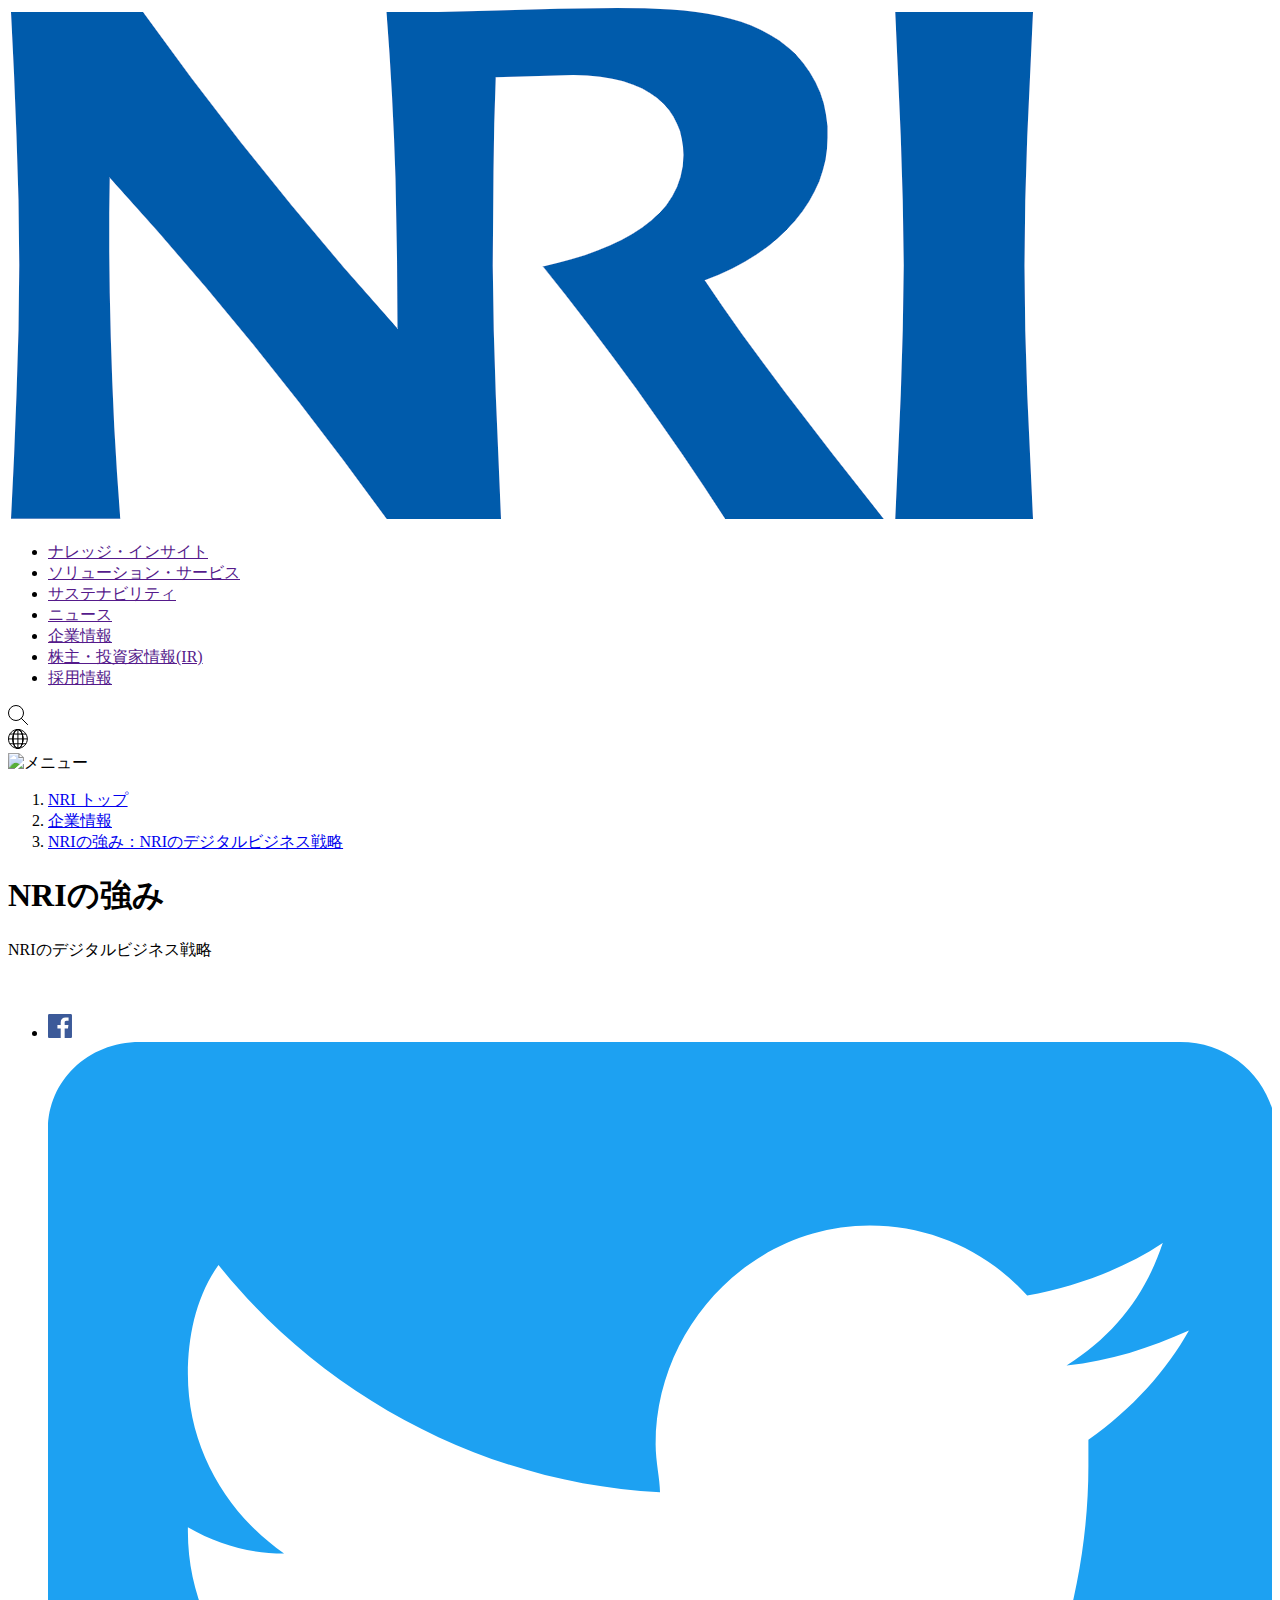
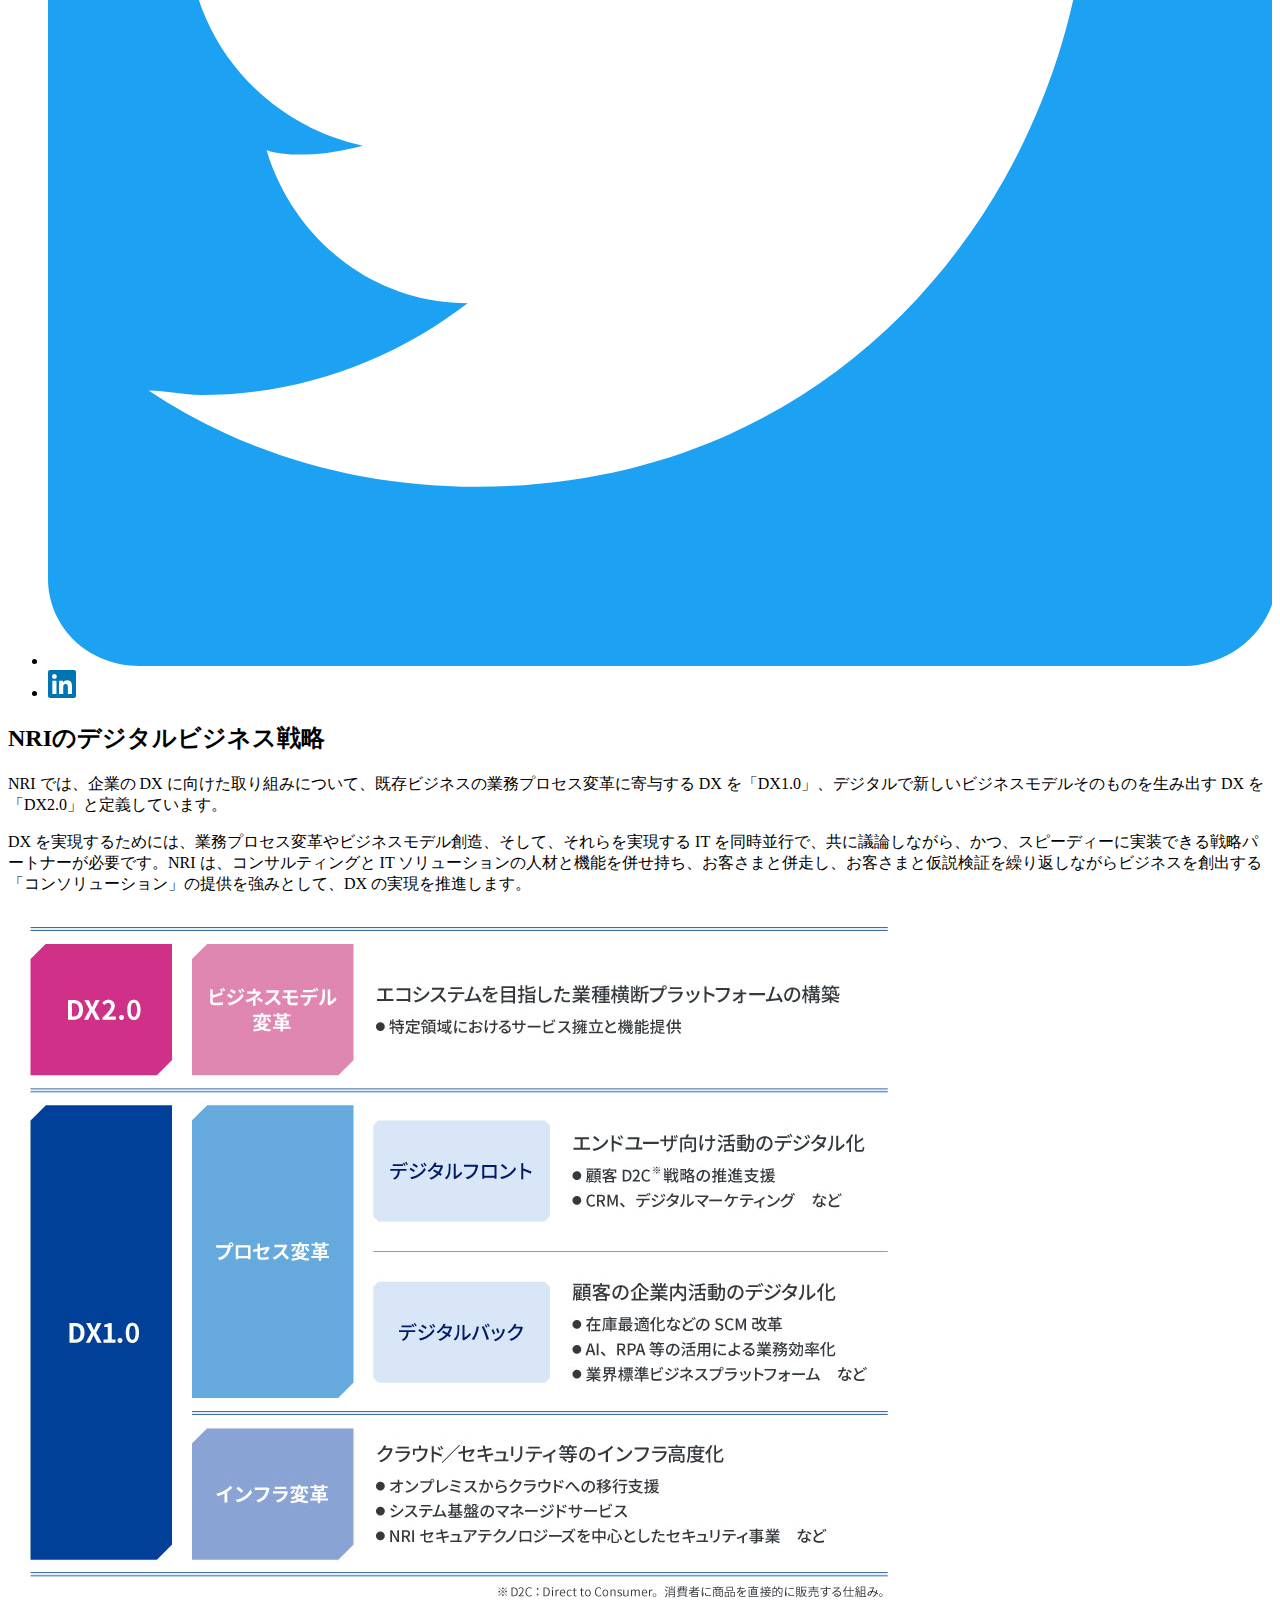
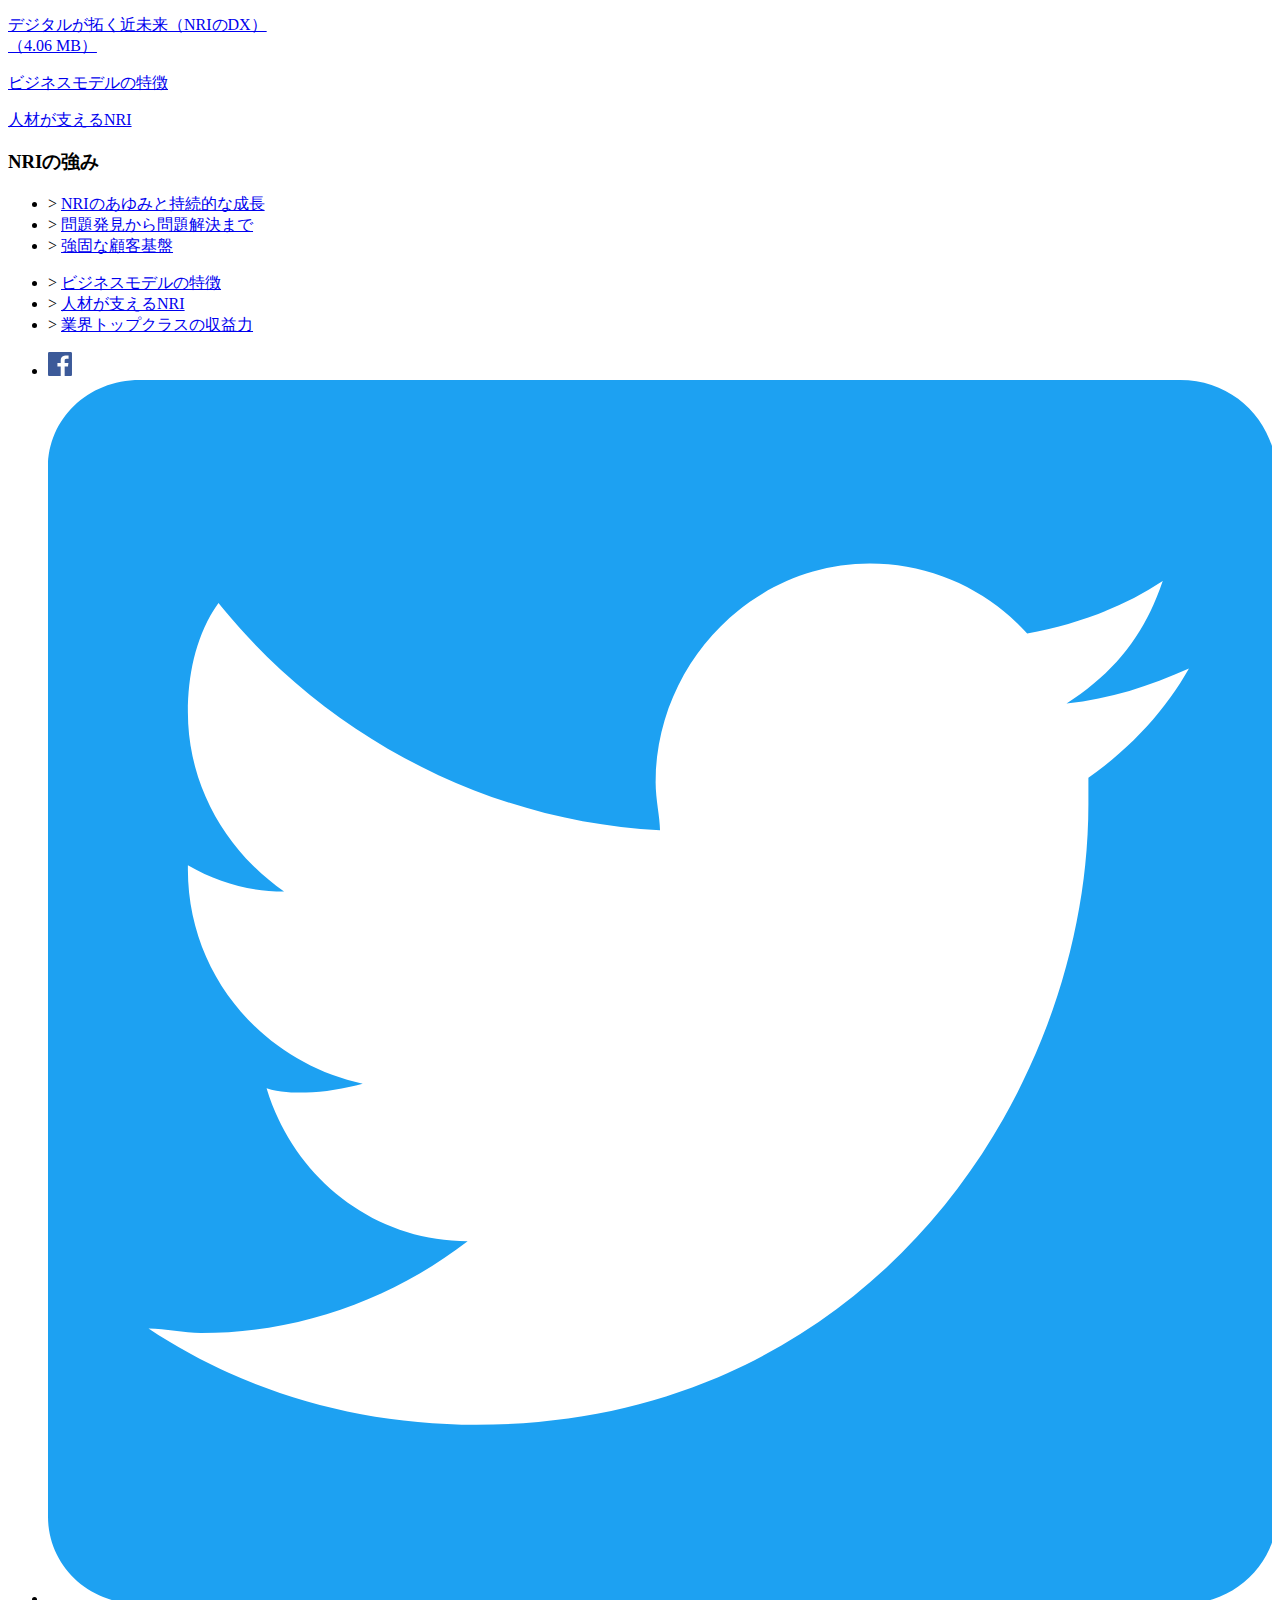
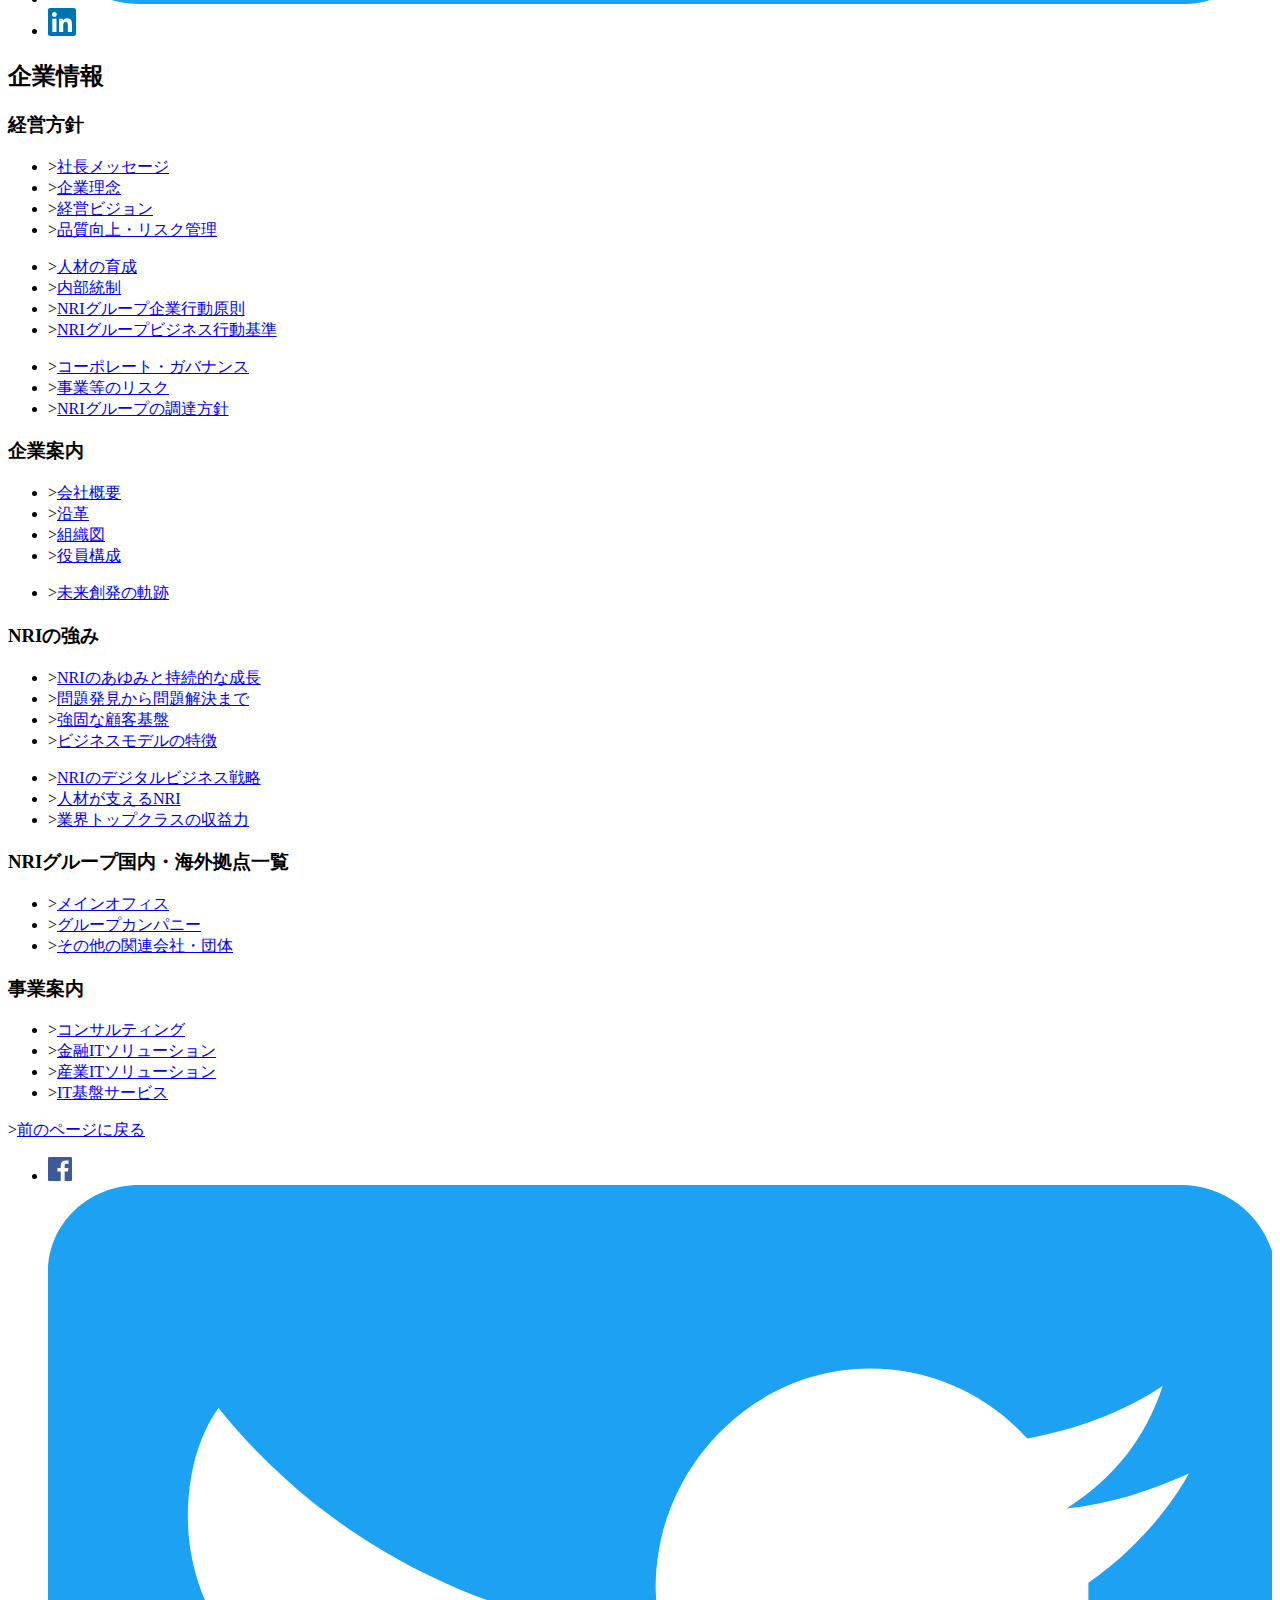
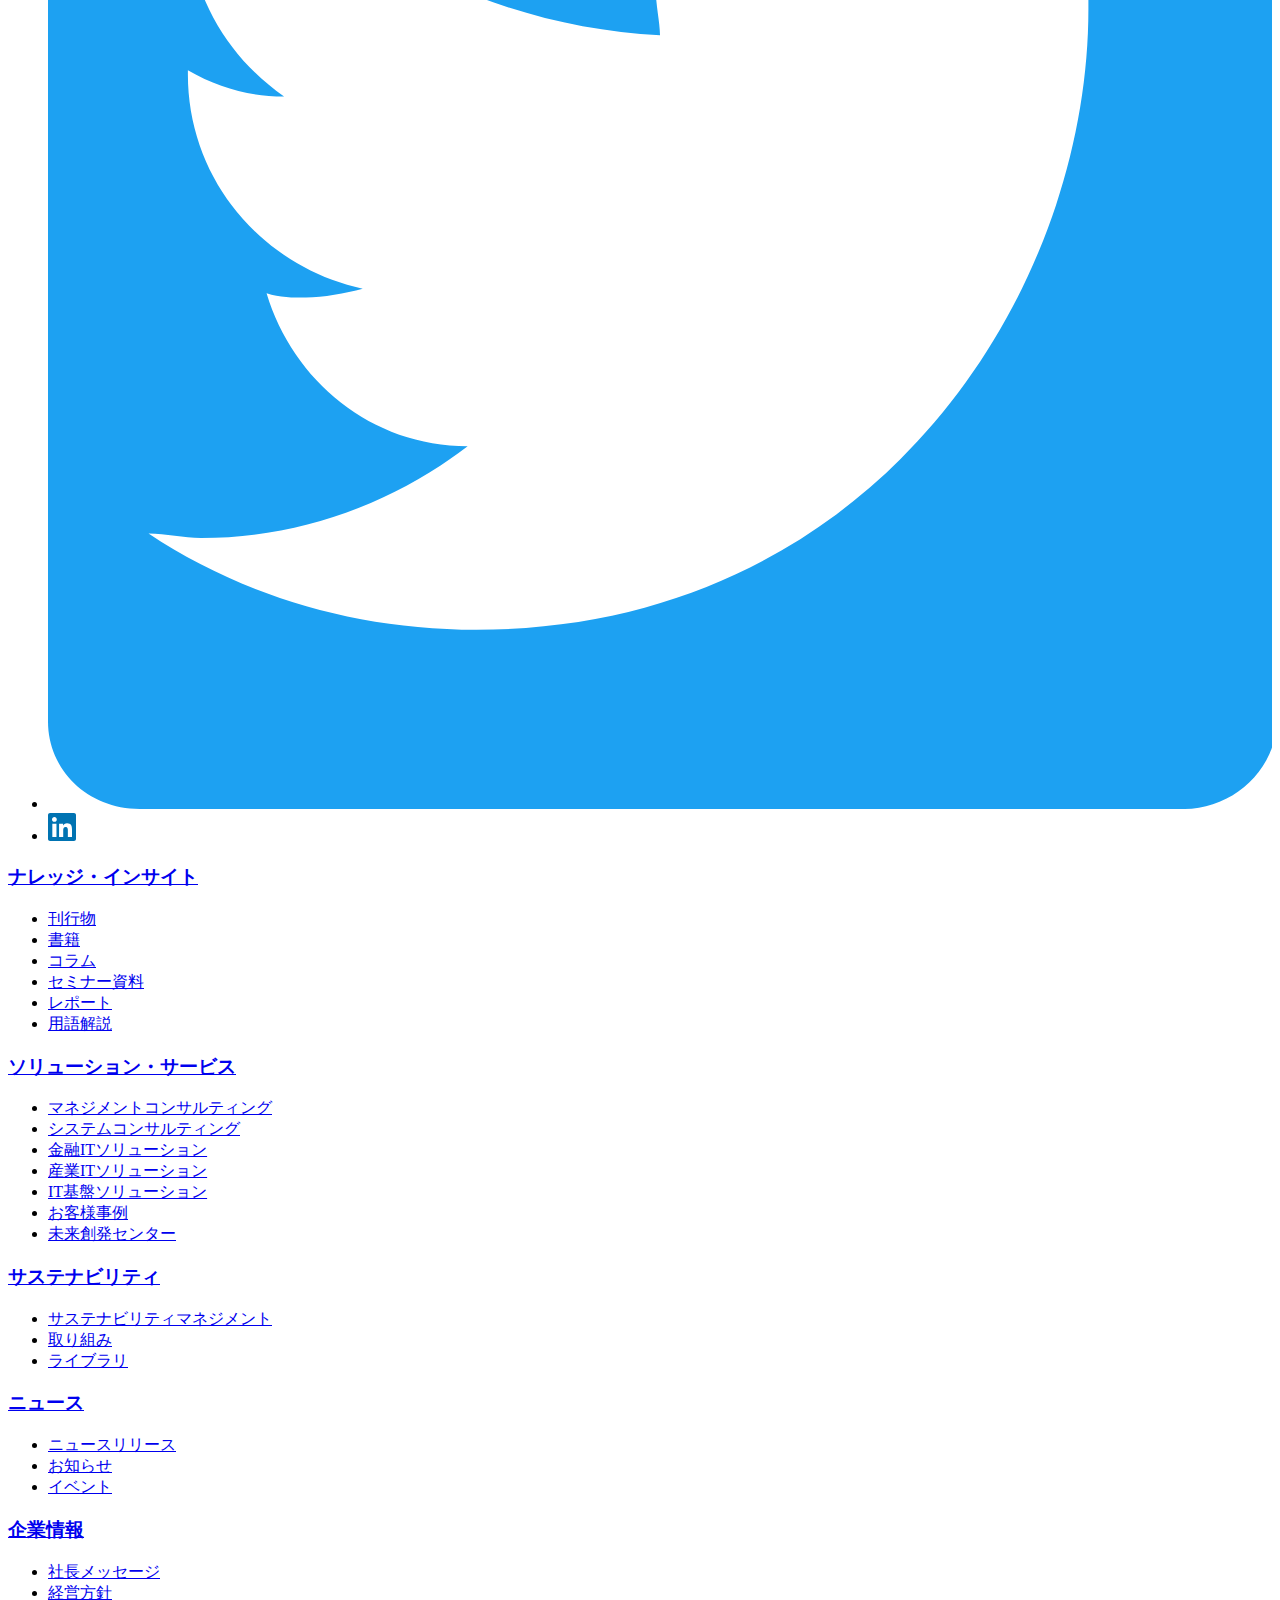
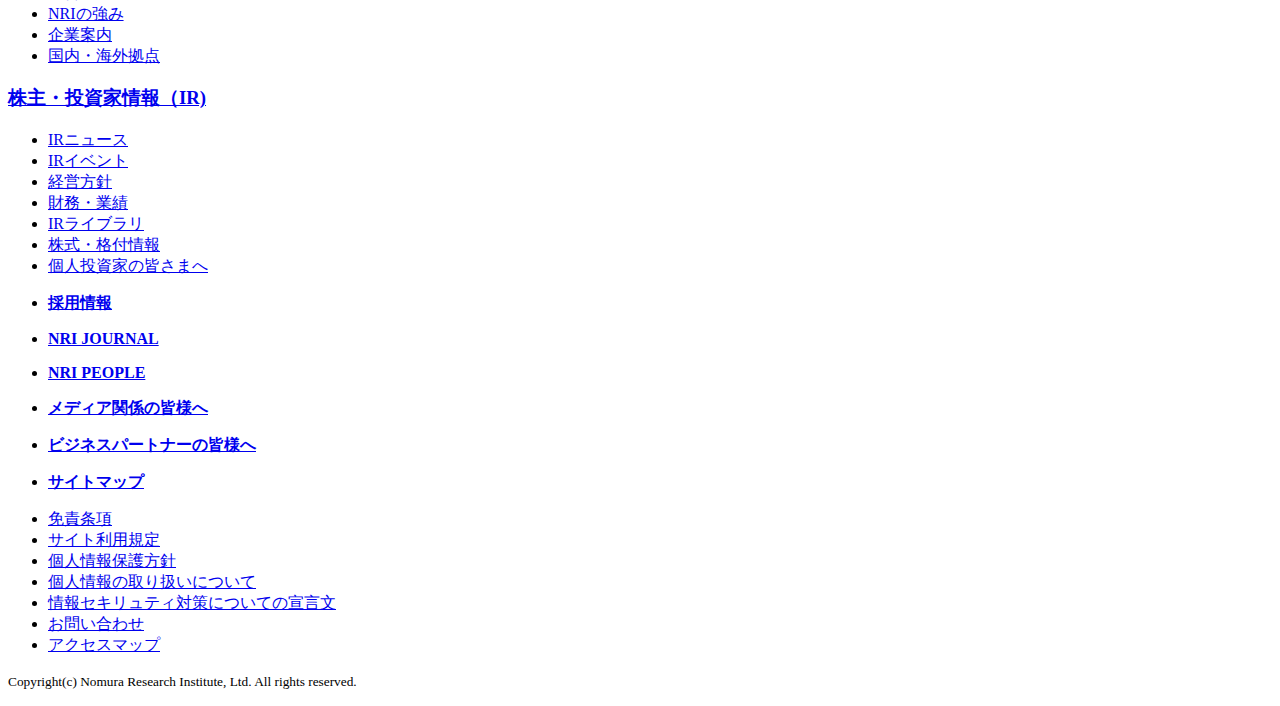
==== html-nri/index.html @ a2627280 "文章構造見直し、タグの付け直し" ====
<!DOCTYPE html>
<html lang="ja">

<head>
    <meta charset="UTF-8">
    <meta name="viewport" content="width=device-width, initial-scale=1.0">
    <meta name="description"
        content="野村総合研究所（NRI）の公式ホームページです。NRIからの提言や調査・レポート、商品サービス、ITソリューション事例、IR情報、採用情報、CSR情報などを掲載しています。">
    <title>NRIの強み：ビジネスモデルの特徴 | 企業情報 | 野村総合研究所(NRI)</title>
    <!--CSS未実装のためlink省略-->
</head>

<body>
    <header>
        <div class="header-container">
            <div class="headerlogo">
                <img class="logo" src="nri-images/nri-logo.png" alt="NRI">
            </div>
            <div class="header-list">
                <ul>
                    <li><a href="">ナレッジ・インサイト</a></li>
                    <li><a href="">ソリューション・サービス</a></li>
                    <li><a href="">サステナビリティ</a></li>
                    <li><a href="">ニュース</a></li>
                    <li><a href="">企業情報</a></li>
                    <li><a href="">株主・投資家情報(IR)</a></li>
                    <li><a href="">採用情報</a></li>
                </ul>
            </div>
            <div class="header-menu">
                <div class="search">
                    <img src="nri-images/glass.svg" alt="検索">
                </div>
                <div class="language">
                    <img src="nri-images/earth.svg" alt="言語">
                </div>
                <!--humburgermenu未実装、仮置き-->
                <div class="menu">
                    <img src="#" alt="メニュー">
                </div>
                <!--humbergermenuここまで-->
            </div>
        </div>
    </header>
    <!--ヘッダーここまで-->
    <main>
        <nav>
            <div class="nav-container">
                <!--::afterで">"挿し込む↓-->
                <div class="breadcrumbs">
                    <ol>
                        <li><a href="#">NRI トップ</a></li>
                        <li><a href="#">企業情報</a></li>
                        <li><a href="#">NRIの強み：NRIのデジタルビジネス戦略</a></li>
                    </ol>
                </div>
            </div>
        </nav>
        <div class="headline-container">
            <div class="headline">
                <h1>NRIの強み</h1>
                <p>NRIのデジタルビジネス戦略</p>
            </div>
        </div>
        <div class="container">
            　　<div class="sns-link">
                <!--::beforeで"Share"挿し込む↓-->
                <ul>
                    <li><a href="#"><img src="nri-images/icon-facebook.svg" alt="Facebook"></a></li>
                    <li><a href="#"><img src="nri-images/icon-twitter.svg" alt="Twitter"></a></li>
                    <li><a href="#"><img src="nri-images/icon-linkedin.svg" alt="LinkedIn"></a></li>
                </ul>
            </div>
            <div class="main-contents">
                <!--::beforeでh２に画像差し込む-->
                <h2>NRIのデジタルビジネス戦略</h2>
                <p>NRI では、企業の DX に向けた取り組みについて、既存ビジネスの業務プロセス変革に寄与する DX を「DX1.0」、デジタルで新しいビジネスモデルそのものを生み出す DX
                    を「DX2.0」と定義しています。
                </p>
                <p>DX を実現するためには、業務プロセス変革やビジネスモデル創造、そして、それらを実現する IT を同時並行で、共に議論しながら、かつ、スピーディーに実装できる戦略パートナーが必要です。NRI
                    は、コンサルティングと IT ソリューションの人材と機能を併せ持ち、お客さまと併走し、お客さまと仮説検証を繰り返しながらビジネスを創出する「コンソリューション」の提供を強みとして、DX
                    の実現を推進します。
                </p>
            </div>
            <div class="main-image">
                <img src="nri-images/story06_img_01.jpg" alt="デジタルビジネス戦略">
            </div>
            <div class="contents-pdf">
                <!--::afterでpdficon挿し込む↓-->
                <a href="#" target="_blank">デジタルが拓く近未来（NRIのDX）<br>（4.06 MB）</a>
            </div>
            <div class="contents-link">
                <div class="link-feature">
                    <!--::beforで&lt;入れます↓-->
                    <p><a href="#">ビジネスモデルの特徴</a></p>
                </div>
                <div class="link-talent">
                    <!--::afterで&gt;入れます↓-->
                    <p><a href="#">人材が支えるNRI</a></p>
                </div>
            </div>
            <div class="sub-contents">
                <h3>NRIの強み</h3>
                <!--display:inline-blockで横並び-->
                <div class="contents-list">
                    <ul>
                        <li>&gt;&nbsp;<a href="#">NRIのあゆみと持続的な成長</a></li>
                        <li>&gt;&nbsp;<a href="#">問題発見から問題解決まで</a></li>
                        <li>&gt;&nbsp;<a href="#">強固な顧客基盤</a></li>
                    </ul>

                </div>
                <div class="list-item">
                    <ul>
                        <li>&gt;&nbsp;<a href="#">ビジネスモデルの特徴</a></li>
                        <li>&gt;&nbsp;<a href="#">人材が支えるNRI</a></li>
                        <li>&gt;&nbsp;<a href="#">業界トップクラスの収益力</a></li>
                    </ul>

                </div>
            </div>
            <div class="sns-link">
                <!--::beforeで"Share"挿し込む↓-->
                <ul>
                    <li><a href="#"><img src="nri-images/icon-facebook.svg" alt="Facebook"></a></li>
                    <li><a href="#"><img src="nri-images/icon-twitter.svg" alt="Twitter"></a></li>
                    <li><a href="#"><img src="nri-images/icon-linkedin.svg" alt="LinkedIn"></a></li>
                </ul>
            </div>
        </div>
        <div class="info-wrapper">
            <div class="info-container">
                <div class="heading">
                    <h2>企業情報</h2>
                </div>
                <!--&gt;はすべて::beforeで画像に差し替えます↓-->
                <div class="info">
                    <h3>経営方針</h3>
                    <ul>
                        <li>&gt;<a href="#">社長メッセージ</a></li>
                        <li>&gt;<a href="#">企業理念</a></li>
                        <li>&gt;<a href="#">経営ビジョン</a></li>
                        <li>&gt;<a href="#">品質向上・リスク管理</a></li>
                    </ul>
                    <ul>
                        <li>&gt;<a href="#">人材の育成</a></li>
                        <li>&gt;<a href="#">内部統制</a></li>
                        <li>&gt;<a href="#">NRIグループ企業行動原則</a></li>
                        <li>&gt;<a href="#">NRIグループビジネス行動基準</a></li>
                    </ul>
                    <ul>
                        <li>&gt;<a href="#">コーポレート・ガバナンス</a></li>
                        <li>&gt;<a href="#">事業等のリスク</a></li>
                        <li>&gt;<a href="#">NRIグループの調達方針</a></li>
                    </ul>

                </div>
                <div class="info">
                    <h3>企業案内</h3>
                    <ul>
                        <li>&gt;<a href="#">会社概要</a></li>
                        <li>&gt;<a href="#">沿革</a></li>
                        <li>&gt;<a href="#">組織図</a></li>
                        <li>&gt;<a href="#">役員構成</a></li>
                    </ul>
                    <ul>
                        <li>&gt;<a href="#">未来創発の軌跡</a></li>
                    </ul>
                </div>
                <div class="info">
                    <h3>NRIの強み</h3>
                    <ul>
                        <li>&gt;<a href="#">NRIのあゆみと持続的な成長</a></li>
                        <li>&gt;<a href="#">問題発見から問題解決まで</a></li>
                        <li>&gt;<a href="#">強固な顧客基盤</a></li>
                        <li>&gt;<a href="#">ビジネスモデルの特徴</a></li>
                    </ul>
                    <ul>
                        <li>&gt;<a href="#">NRIのデジタルビジネス戦略</a></li>
                        <li>&gt;<a href="#">人材が支えるNRI</a></li>
                        <li>&gt;<a href="#">業界トップクラスの収益力</a></li>
                    </ul>
                </div>
                <div class="info">
                    <h3>NRIグループ国内・海外拠点一覧</h3>
                    <ul>
                        <li>&gt;<a href="#">メインオフィス</a></li>
                        <li>&gt;<a href="#">グループカンパニー</a></li>
                        <li>&gt;<a href="#">その他の関連会社・団体</a></li>
                    </ul>
                </div>
                <div class="info">
                    <h3>事業案内</h3>
                    <ul>
                        <li>&gt;<a href="#">コンサルティング</a></li>
                        <li>&gt;<a href="#">金融ITソリューション</a></li>
                        <li>&gt;<a href="#">産業ITソリューション</a></li>
                        <li>&gt;<a href="#">IT基盤サービス</a></li>
                    </ul>
                </div>
                <!--::beforeで画像差し込み↓”>”-->
                <div class="backpage">
                    &gt;<a href="#">前のページに戻る</a>
                </div>
            </div>
        </div>
        <div class="footer-wrapper">
            <div class="footer-sns-link">
                <!--::beforeで"Share"挿し込む↓-->
                <ul>
                    <li><a href="#"><img src="nri-images/icon-facebook.svg" alt="Facebook"></a></li>
                    <li><a href="#"><img src="nri-images/icon-twitter.svg" alt="Twitter"></a></li>
                    <li><a href="#"><img src="nri-images/icon-linkedin.svg" alt="LinkedIn"></a></li>
                </ul>
            </div>
            <!--::beforeで”＞”画像挿し込み↓-->
            <div class="footer-list">
                <div class="footer-link">
                   <h3><a href="#">ナレッジ・インサイト</a></h3>
                    <ul>
                        <li><a href="#">刊行物</a></li>
                        <li><a href="#">書籍</a></li>
                        <li><a href="#">コラム</a></li>
                        <li><a href="#">セミナー資料</a></li>
                        <li><a href="#">レポート</a></li>
                        <li><a href="#">用語解説</a></li>
                    </ul>
                </div>
                <div class="footer-link">
                    <h3><a href="#">ソリューション・サービス</a></h3>
                    <ul>
                        <li><a href="#">マネジメントコンサルティング</a></li>
                        <li><a href="#">システムコンサルティング</a></li>
                        <li><a href="#">金融ITソリューション</a></li>
                        <li><a href="#">産業ITソリューション</a></li>
                        <li><a href="#">IT基盤ソリューション</a></li>
                        <li><a href="#">お客様事例</a></li>
                        <li><a href="#">未来創発センター</a></li>
                    </ul>
                </div>
                <div class="footer-link">
                   <h3><a href="#">サステナビリティ</a></h3>
                    <ul>
                        <li><a href="#">サステナビリティマネジメント</a></li>
                        <li><a href="#">取り組み</a></li>
                        <li><a href="#">ライブラリ</a></li>
                    </ul>
                </div>
                <div class="footer-link">
                  <h3><a href="#">ニュース</a></h3>
                    <ul>
                        <li><a href="#">ニュースリリース</a></li>
                        <li><a href="#">お知らせ</a></li>
                        <li><a href="#">イベント</a></li>
                    </ul>
                </div>
            </div>
            <div class="footer-list">
                <div class="footer-link">
                   <h3><a href="#">企業情報</a></h3>
                    <ul>
                        <li><a href="#">社長メッセージ</a></li>
                        <li><a href="#">経営方針</a></li>
                        <li><a href="#">NRIの強み</a></li>
                        <li><a href="#">企業案内</a></li>
                        <li><a href="#">国内・海外拠点</a></li>
                    </ul>
                </div>
                <div class="footer-link">
                    <h3><a href="#">株主・投資家情報（IR)</a></h3>
                    <ul>
                        <li><a href="#">IRニュース</a></li>
                        <li><a href="#">IRイベント</a></li>
                        <li><a href="#">経営方針</a></li>
                        <li><a href="#">財務・業績</a></li>
                        <li><a href="#">IRライブラリ</a></li>
                        <li><a href="#">株式・格付情報</a></li>
                        <li><a href="#">個人投資家の皆さまへ</a></li>
                    </ul>
                </div>
                <div class="footer-link">
                    <ul>
                        <li><a href="#"><strong>採用情報</strong></a></li>
                    </ul>
                    <ul>
                        <li><a href="#"><strong>NRI&nbsp;JOURNAL</strong></a></li>
                    </ul>
                    <ul>
                        <li><a href="#"><strong>NRI&nbsp;PEOPLE</strong></a></li>
                    </ul>
                </div>
                <div class="footer-link">
                    <ul>
                        <li><a href="#"><strong>メディア関係の皆様へ</strong></a></li>
                    </ul>
                    <ul>
                        <li><a href="#"><strong>ビジネスパートナーの皆様へ</strong></a></li>
                    </ul>
                    <ul>
                        <li><a href="#"><strong>サイトマップ</strong></a></li>
                    </ul>
                </div>
            </div>
        </div>
    </main>
    <footer>
        <div class="footer-container">
            <div class="footer-list-item">
                <ul>
                    <li><a href="#">免責条項</a></li>
                    <li><a href="#">サイト利用規定</a></li>
                    <li><a href="#">個人情報保護方針</a></li>
                    <li><a href="#">個人情報の取り扱いについて</a></li>
                    <li><a href="#">情報セキリュティ対策についての宣言文</a></li>
                    <li><a href="#">お問い合わせ</a></li>
                    <li><a href="#">アクセスマップ</a></li>
                </ul>
            </div>
            <p><small>Copyright(c) Nomura Research Institute, Ltd. All rights reserved.</small></p>
        </div>
    </footer>
</body>

</html>
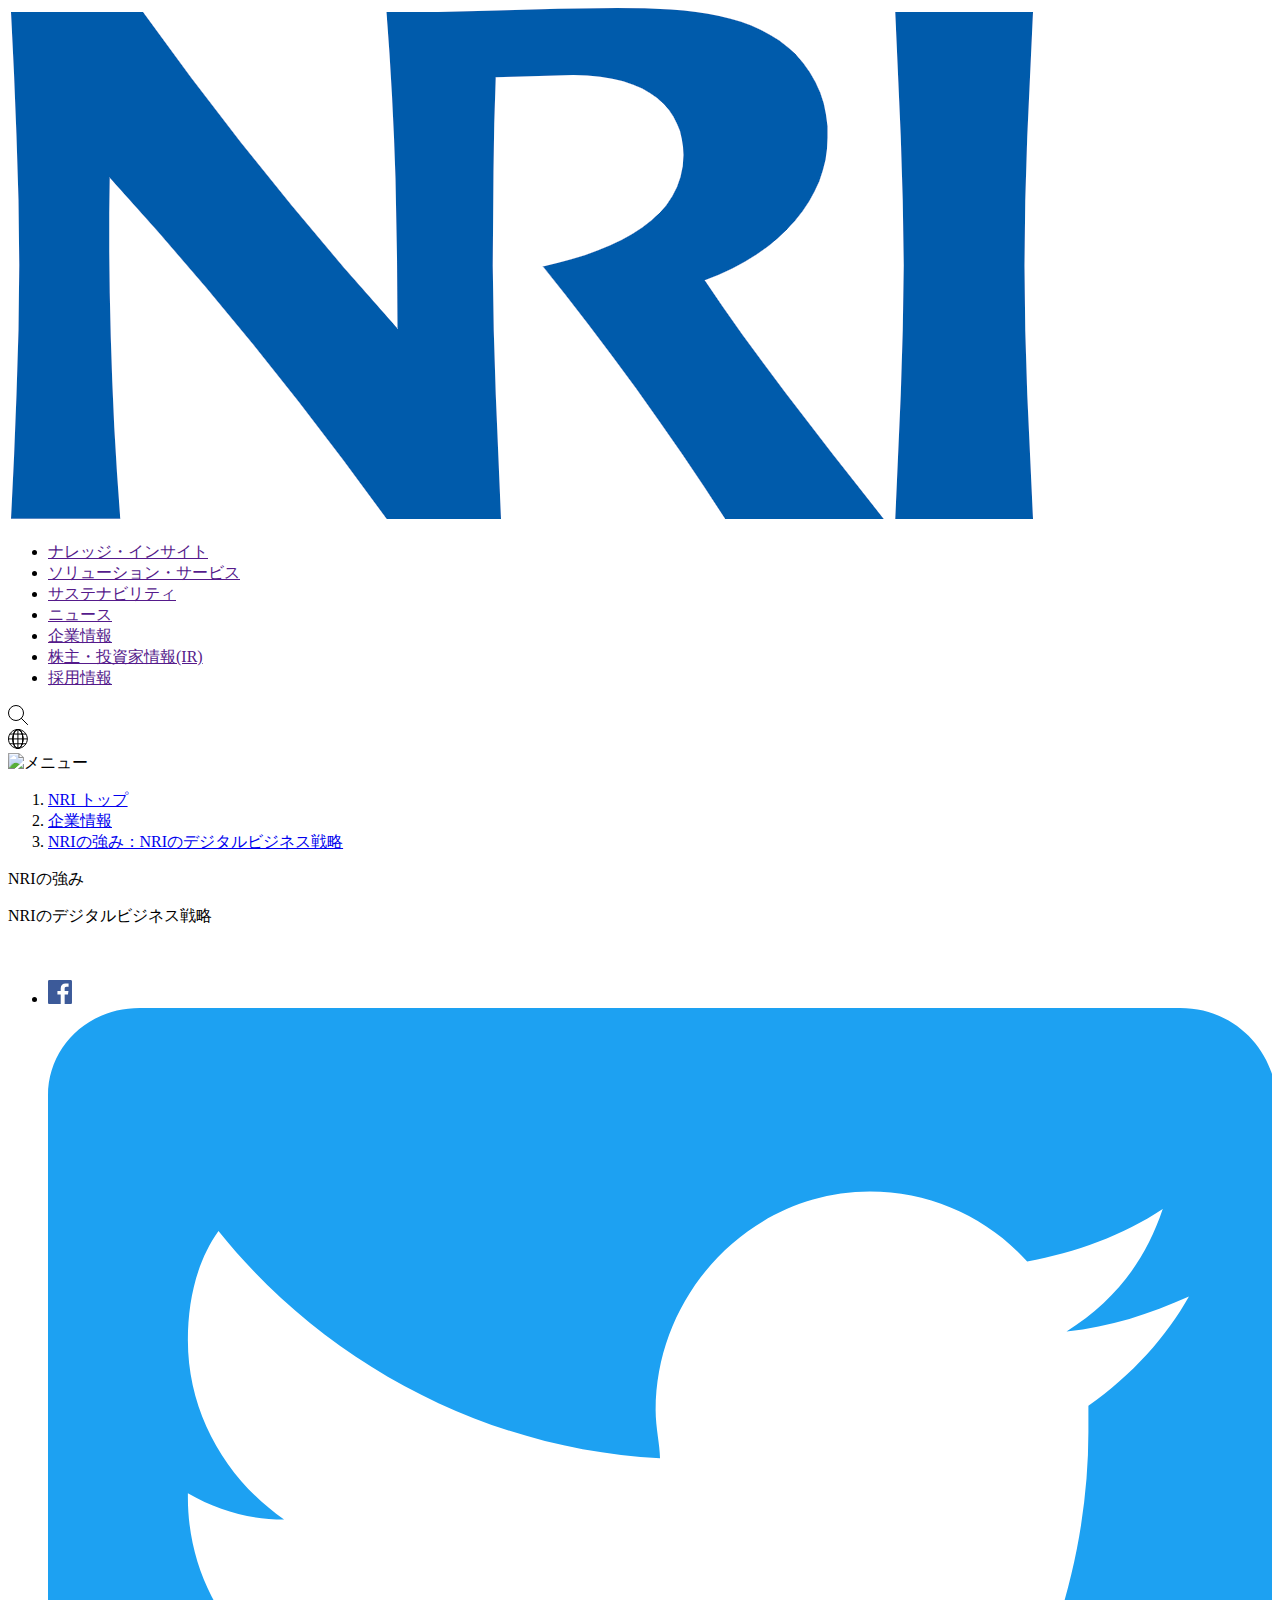
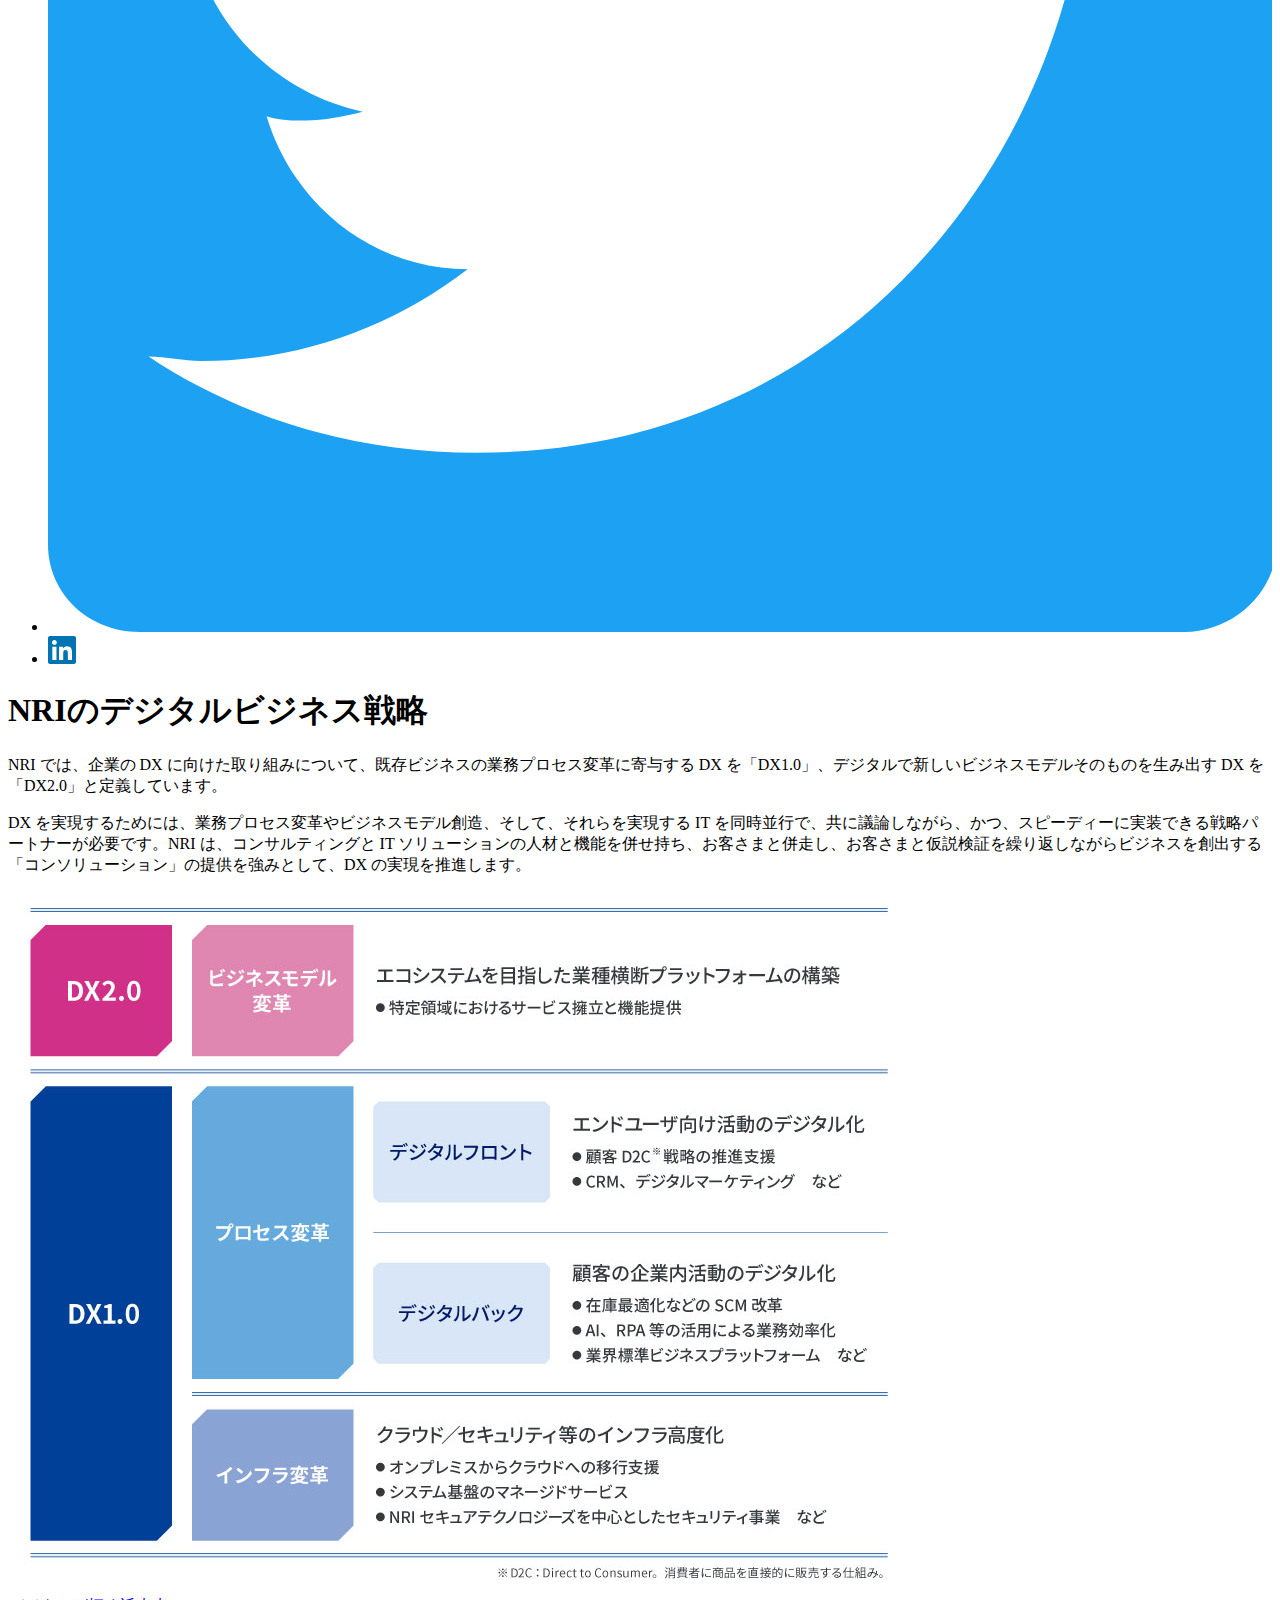
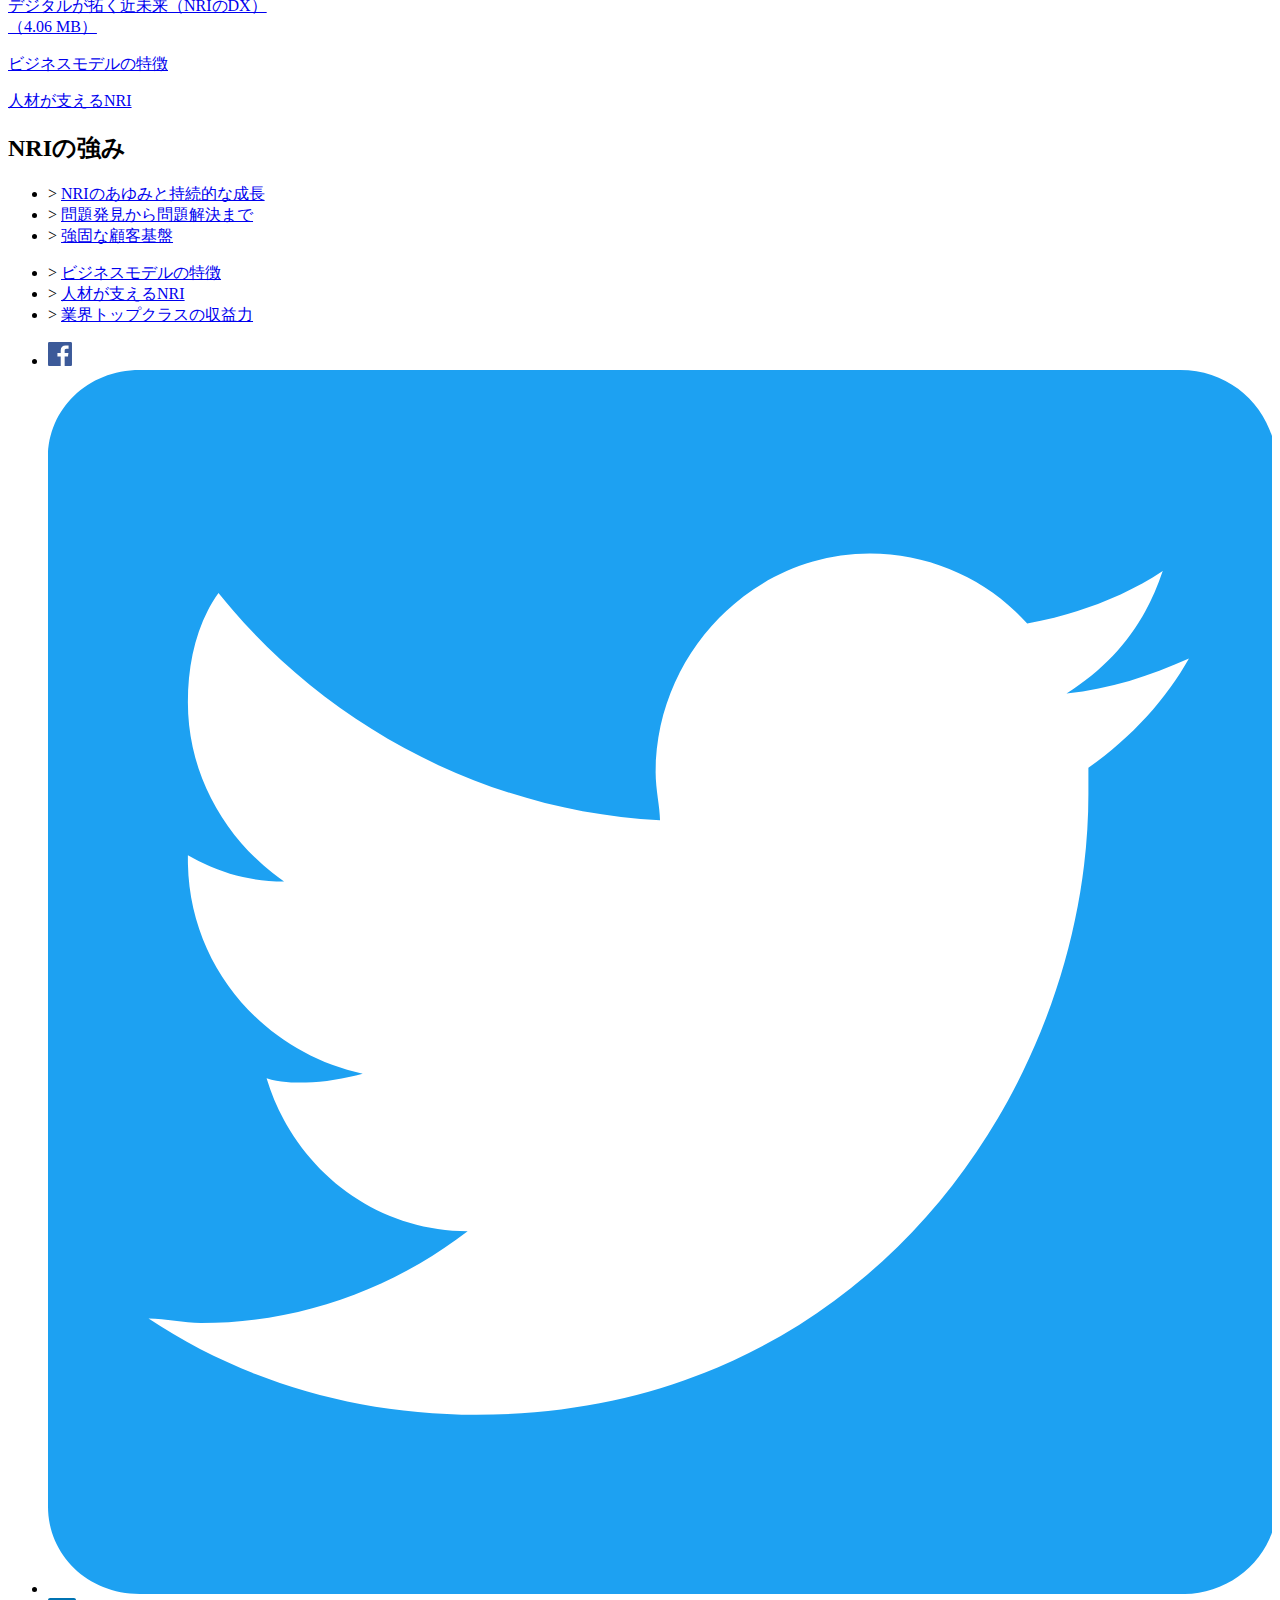
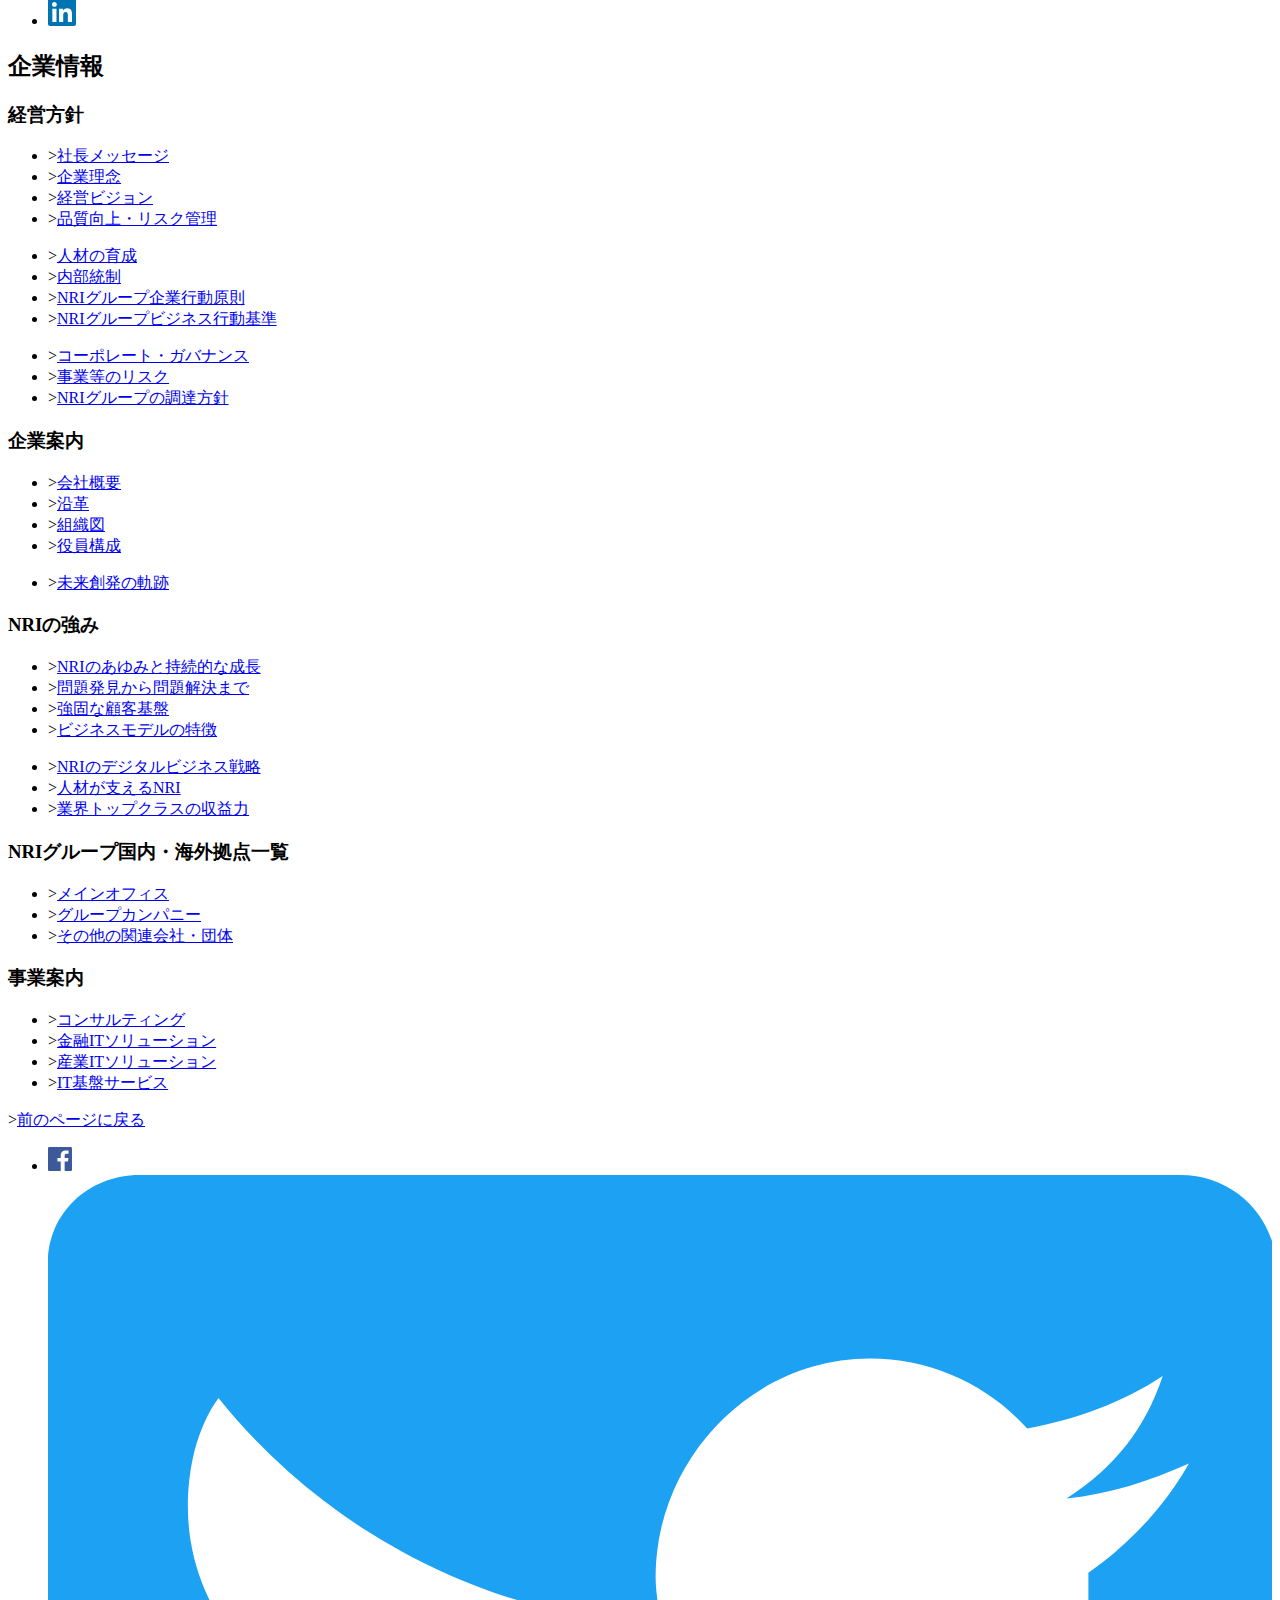
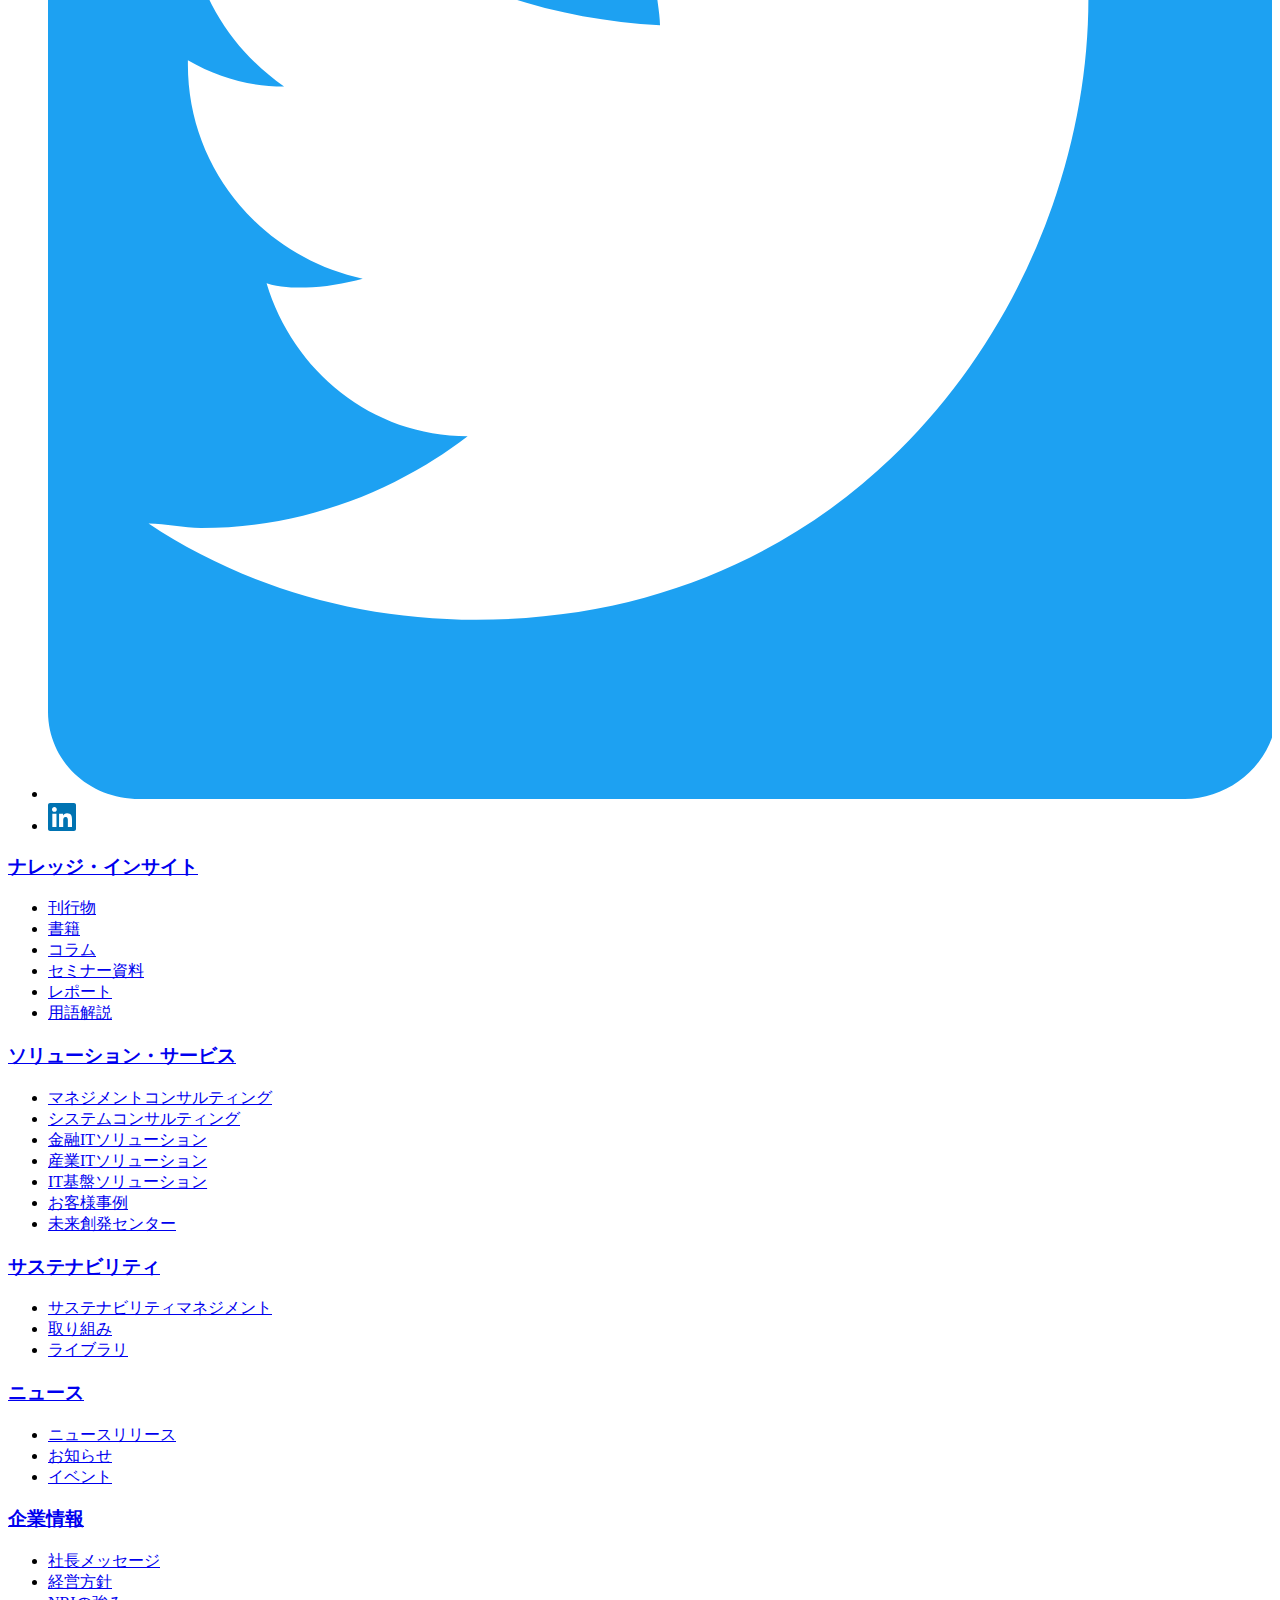
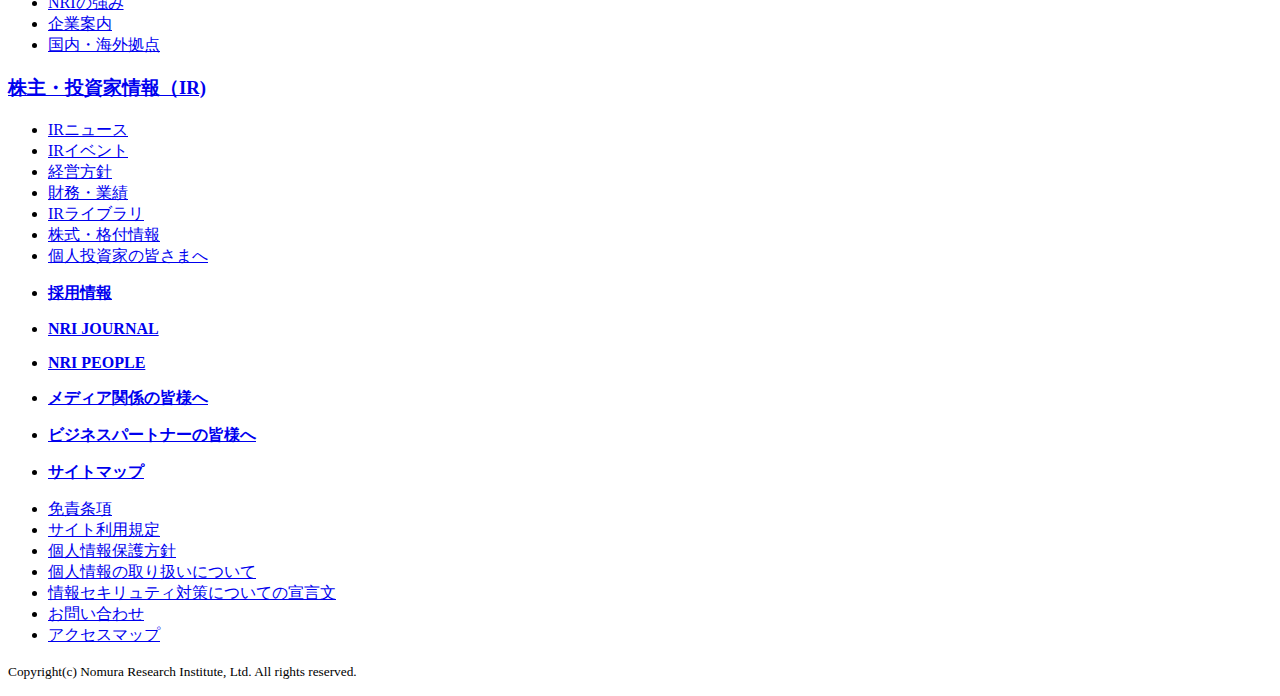
==== commit cd863f94: "見出しタグの変更" ====
--- a/html-nri/index.html
+++ b/html-nri/index.html
@@ -28,14 +28,14 @@
                 </ul>
             </div>
             <div class="header-menu">
-                <div class="search">
+                <div class="btn search">
                     <img src="nri-images/glass.svg" alt="検索">
                 </div>
-                <div class="language">
+                <div class="btn language">
                     <img src="nri-images/earth.svg" alt="言語">
                 </div>
                 <!--humburgermenu未実装、仮置き-->
-                <div class="menu">
+                <div class="btn menu">
                     <img src="#" alt="メニュー">
                 </div>
                 <!--humbergermenuここまで-->
@@ -58,7 +58,7 @@
         </nav>
         <div class="headline-container">
             <div class="headline">
-                <h1>NRIの強み</h1>
+                <p>NRIの強み<p>
                 <p>NRIのデジタルビジネス戦略</p>
             </div>
         </div>
@@ -73,7 +73,7 @@
             </div>
             <div class="main-contents">
                 <!--::beforeでh２に画像差し込む-->
-                <h2>NRIのデジタルビジネス戦略</h2>
+                <h1>NRIのデジタルビジネス戦略</h1>
                 <p>NRI では、企業の DX に向けた取り組みについて、既存ビジネスの業務プロセス変革に寄与する DX を「DX1.0」、デジタルで新しいビジネスモデルそのものを生み出す DX
                     を「DX2.0」と定義しています。
                 </p>
@@ -85,7 +85,7 @@
             <div class="main-image">
                 <img src="nri-images/story06_img_01.jpg" alt="デジタルビジネス戦略">
             </div>
-            <div class="contents-pdf">
+            <div class="pdf">
                 <!--::afterでpdficon挿し込む↓-->
                 <a href="#" target="_blank">デジタルが拓く近未来（NRIのDX）<br>（4.06 MB）</a>
             </div>
@@ -100,7 +100,7 @@
                 </div>
             </div>
             <div class="sub-contents">
-                <h3>NRIの強み</h3>
+                <h2>NRIの強み</h2>
                 <!--display:inline-blockで横並び-->
                 <div class="contents-list">
                     <ul>
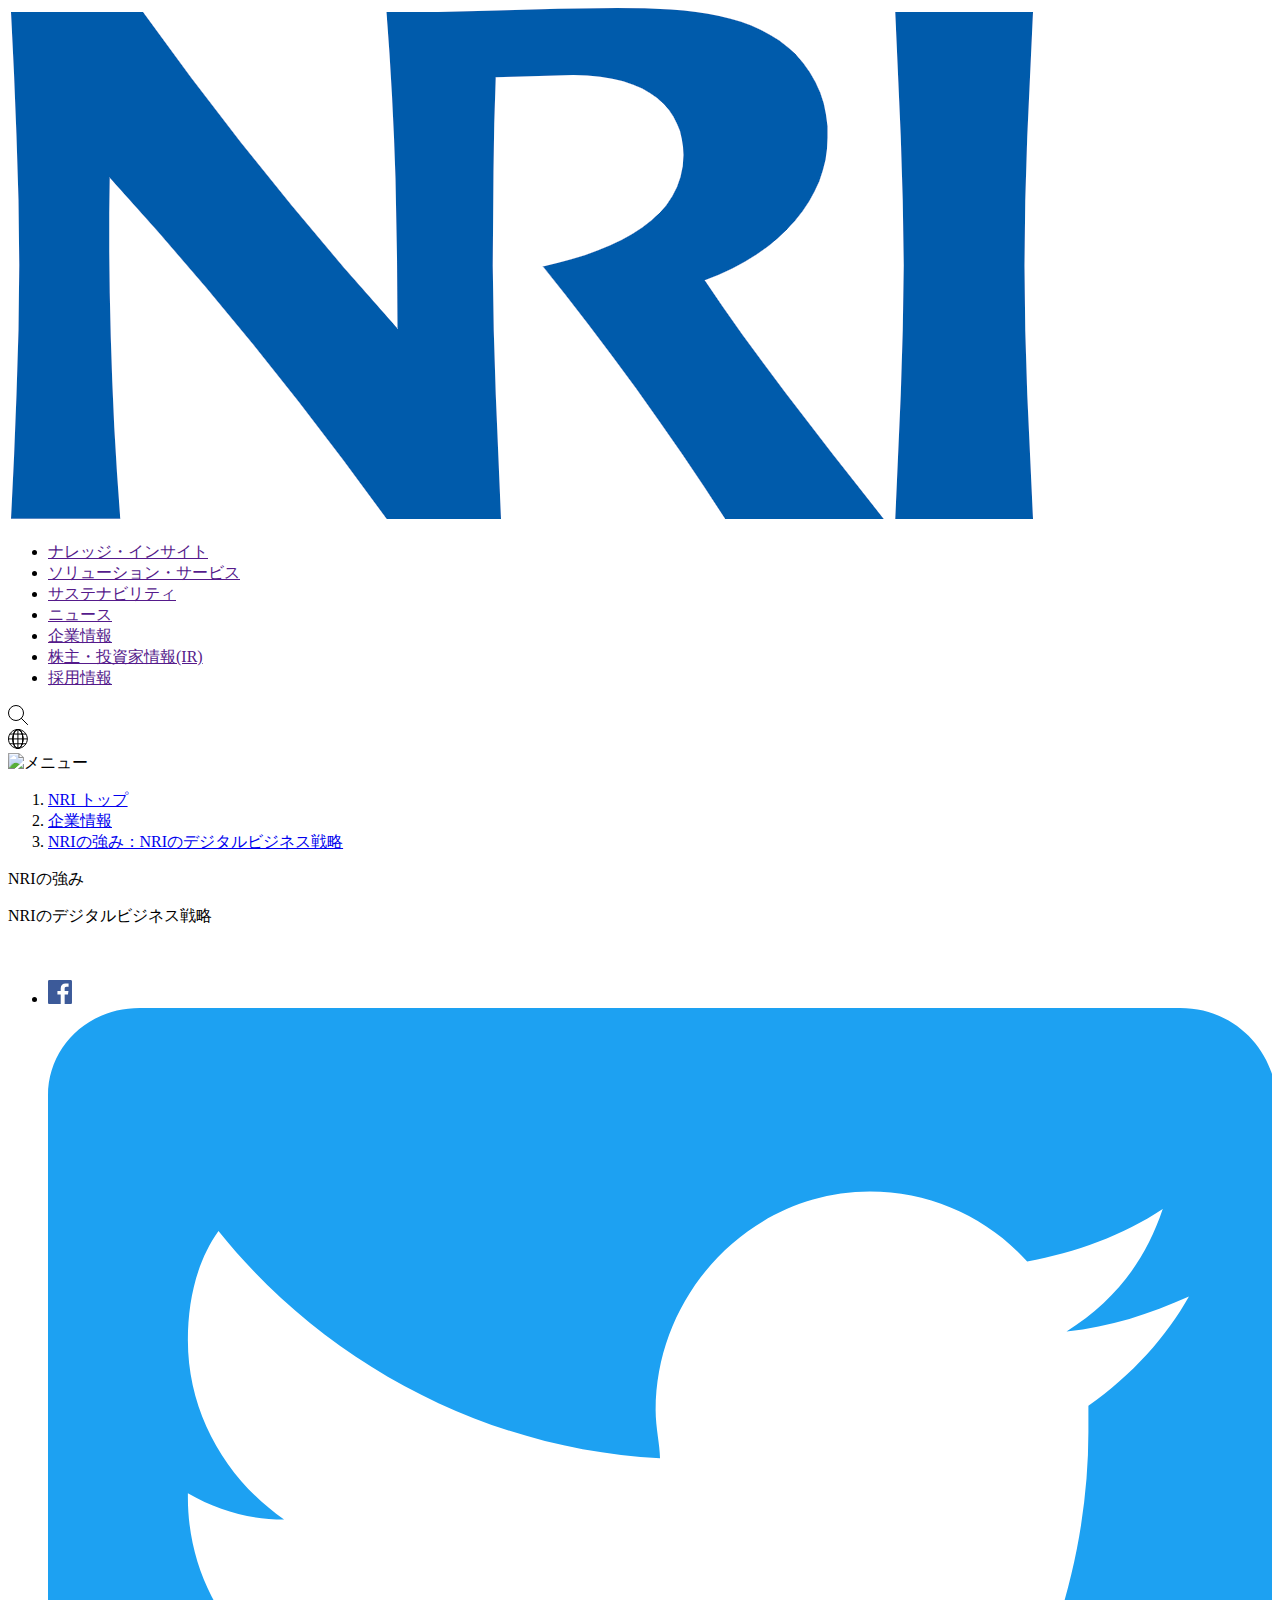
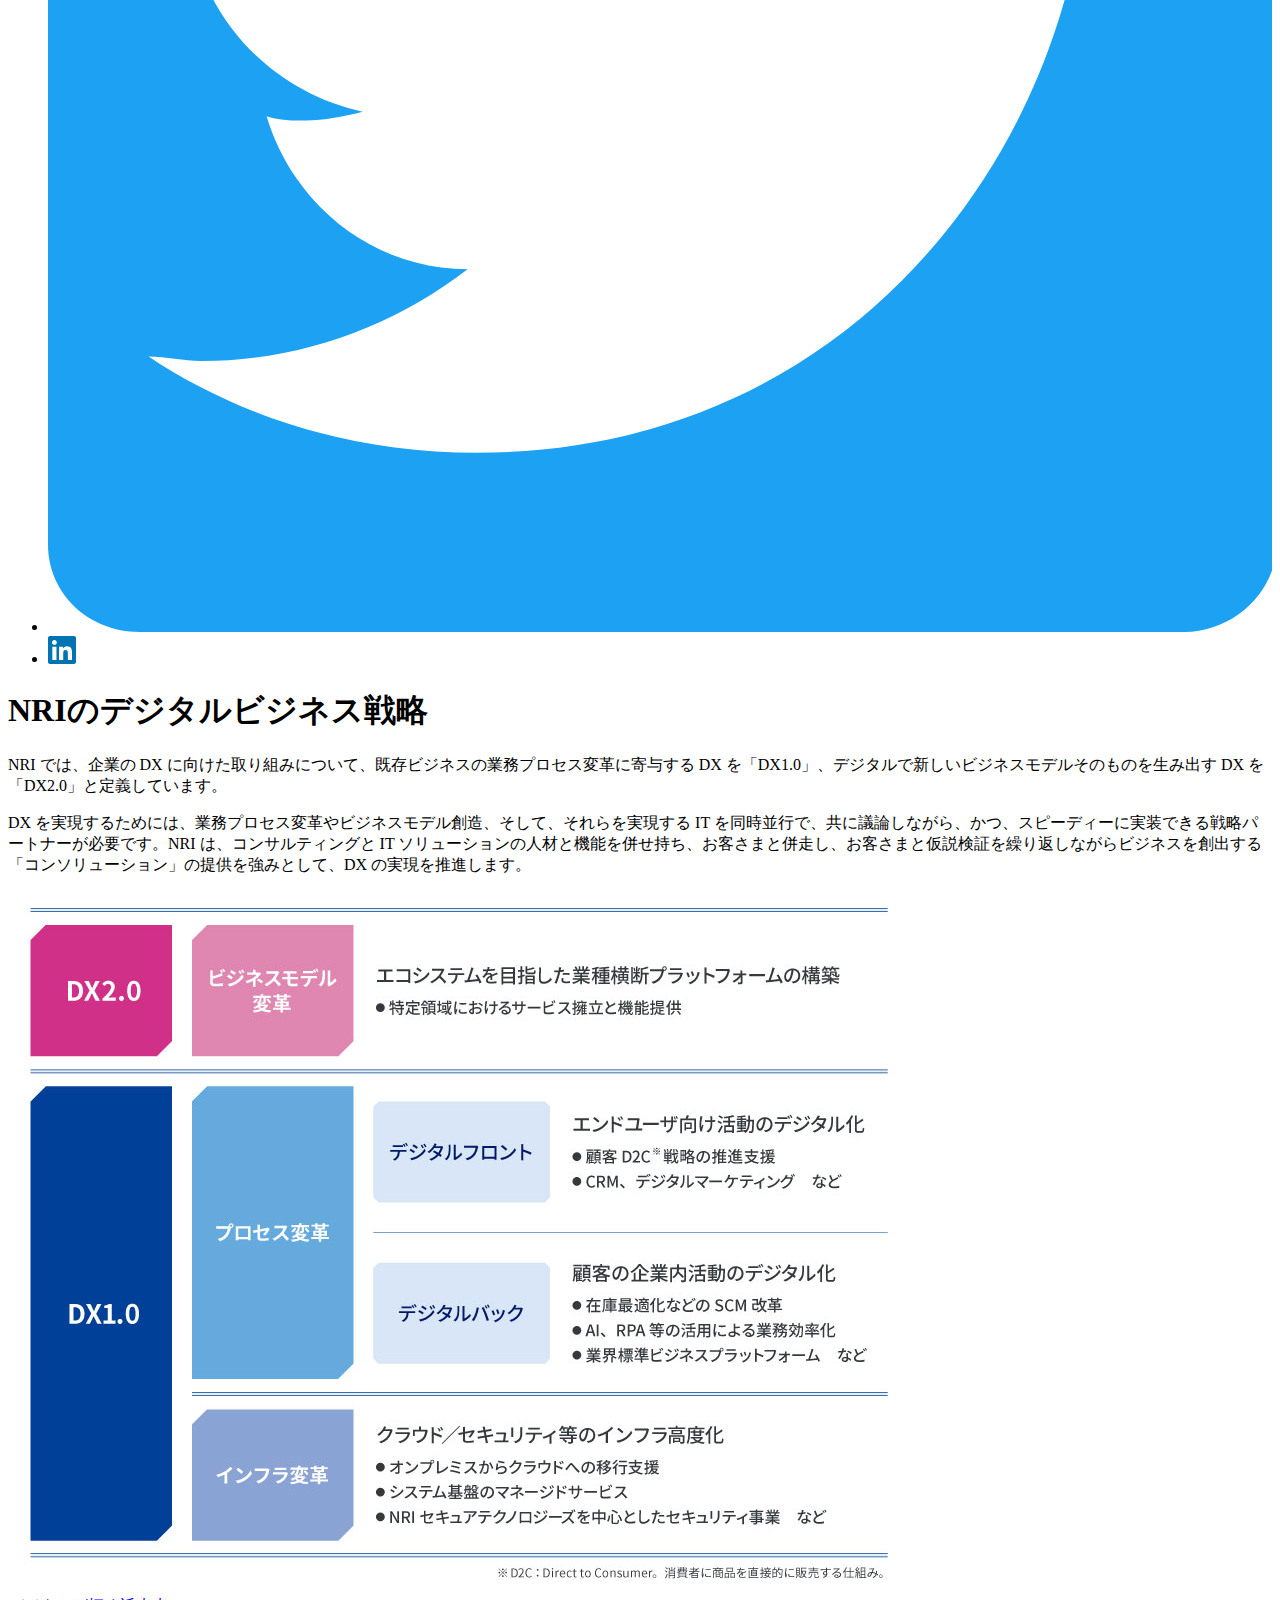
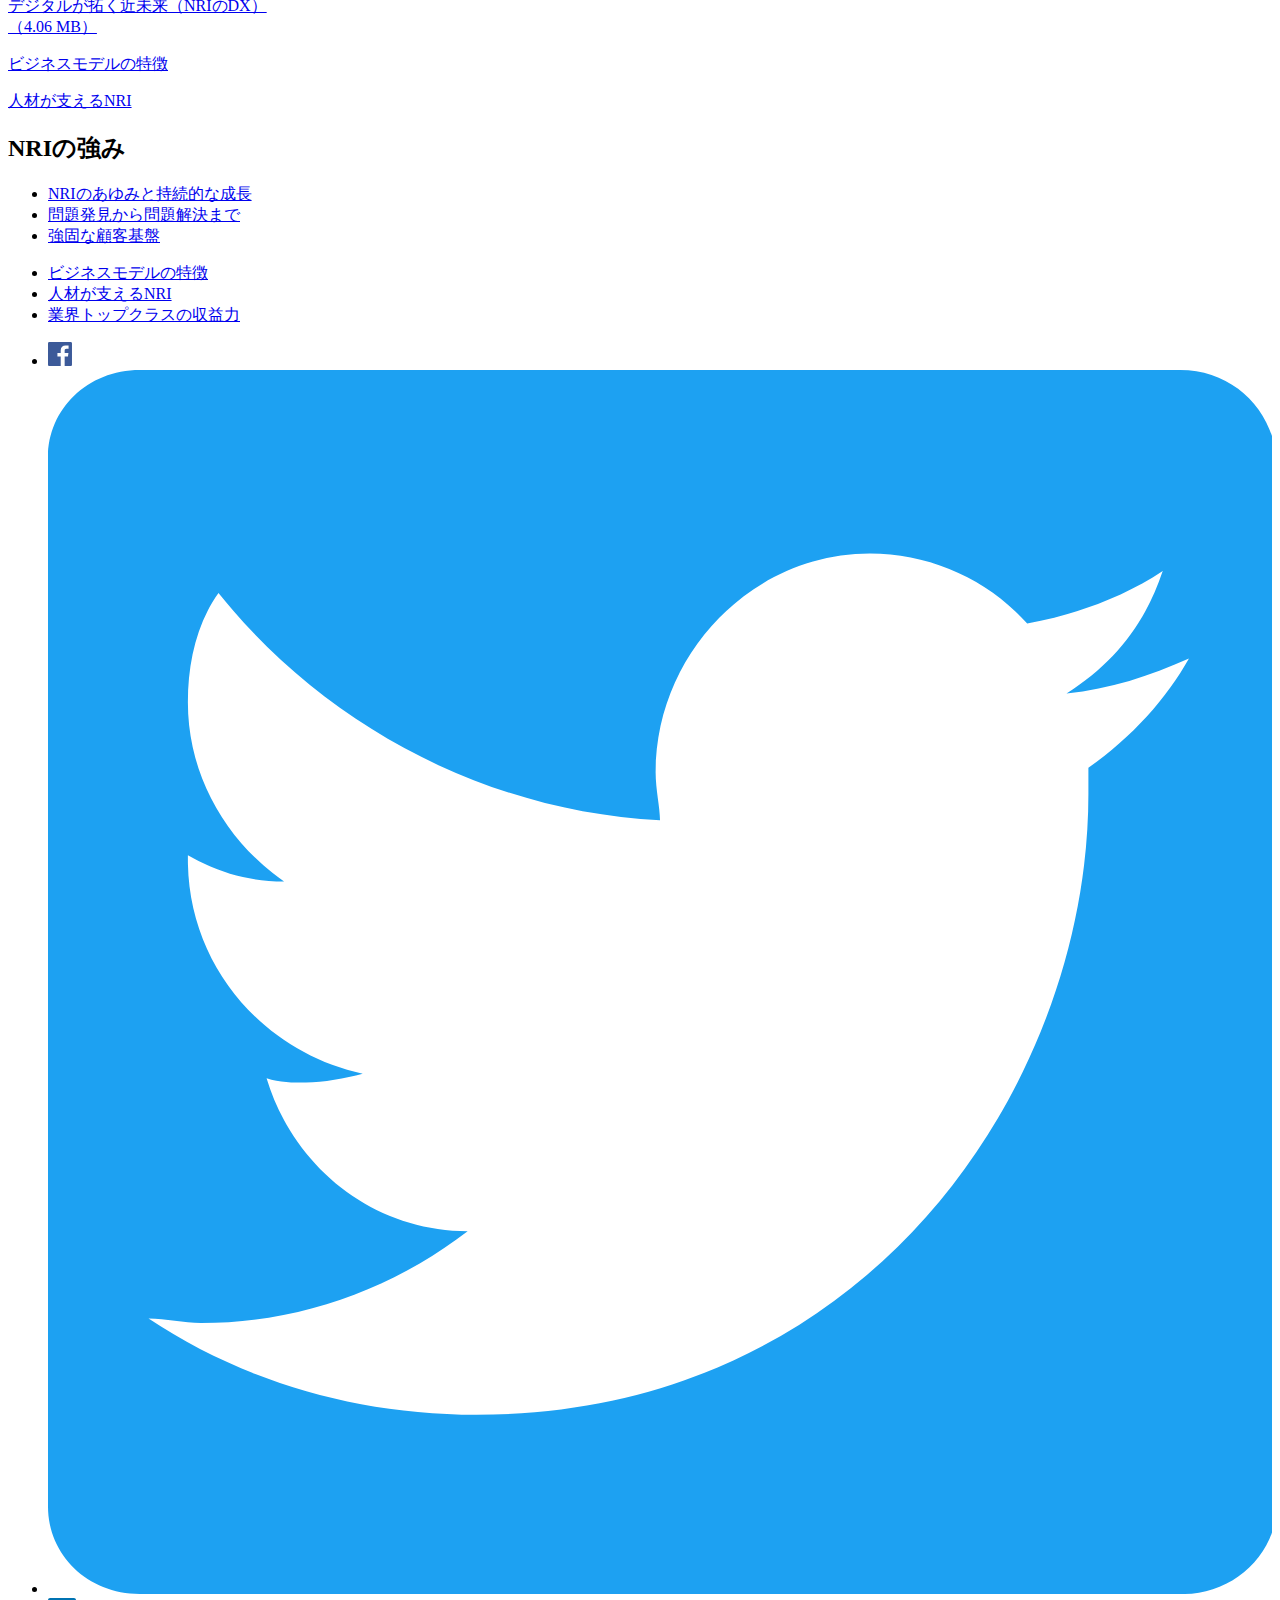
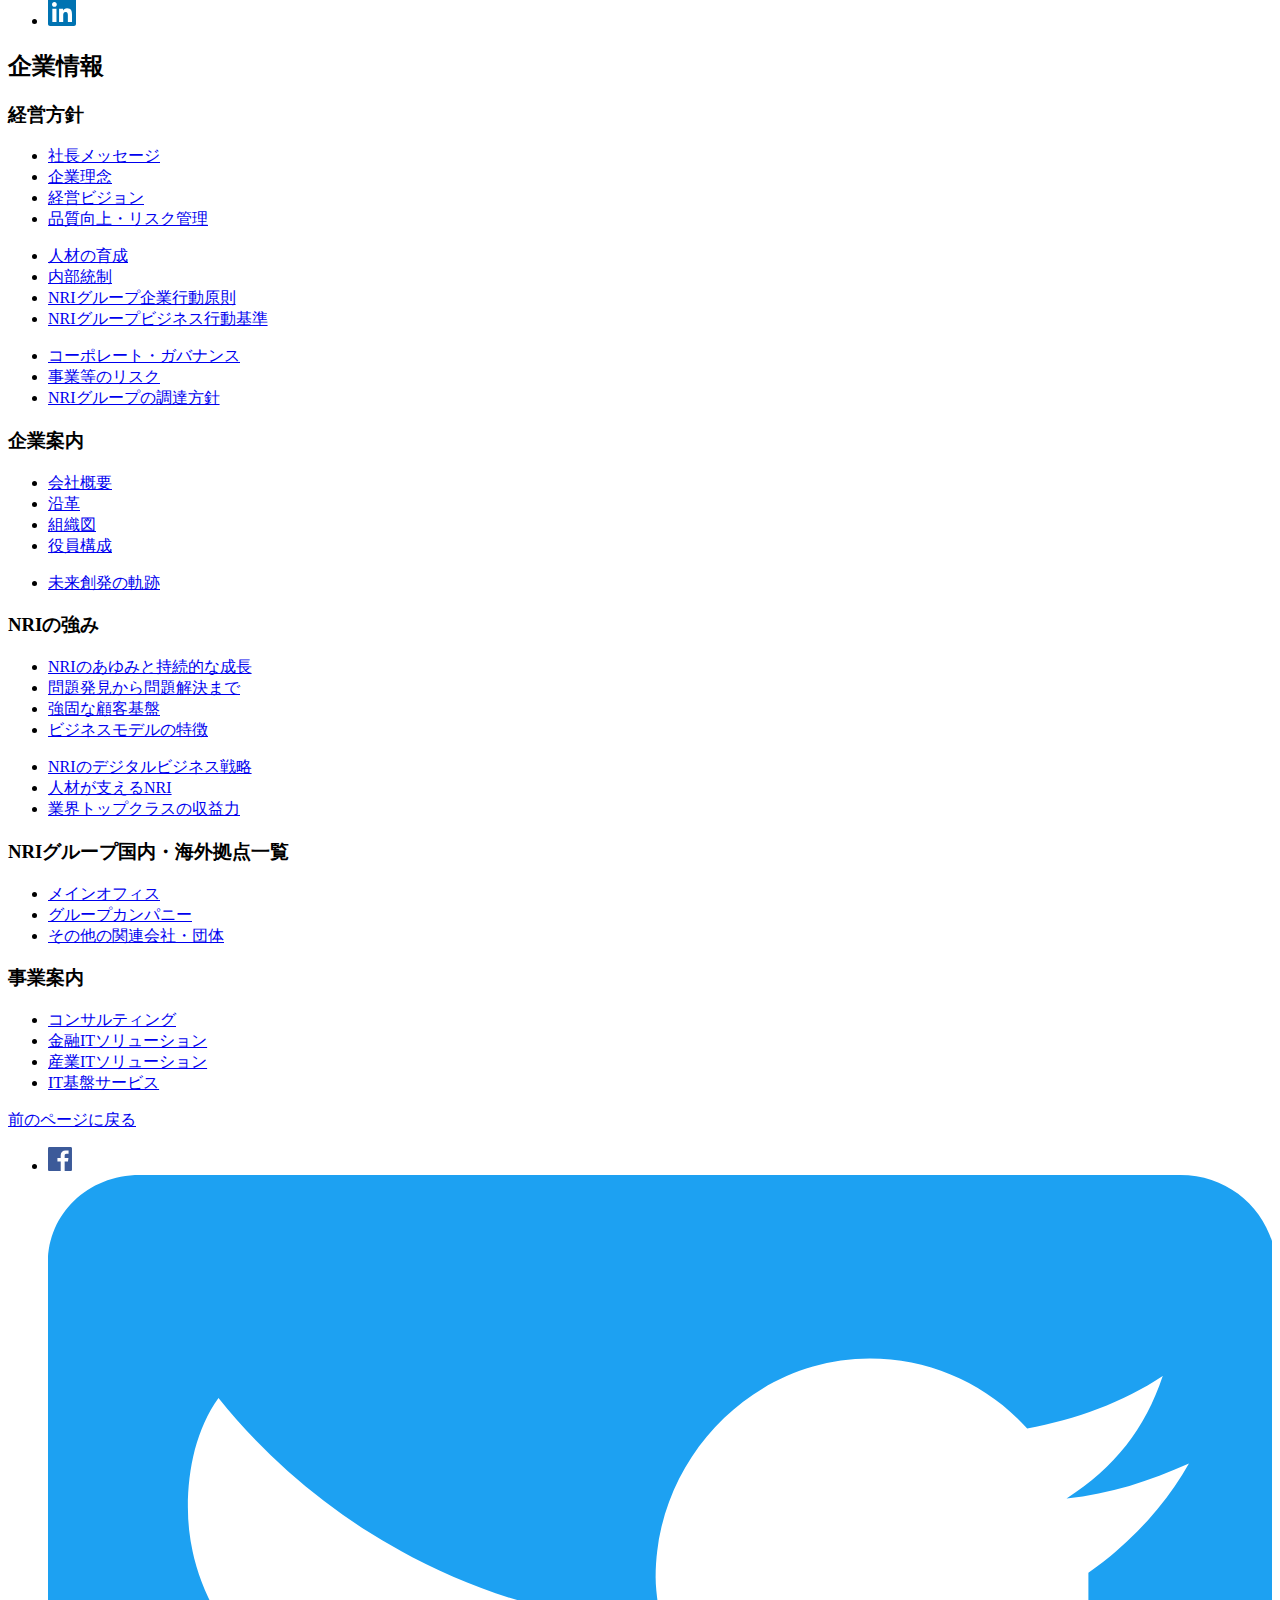
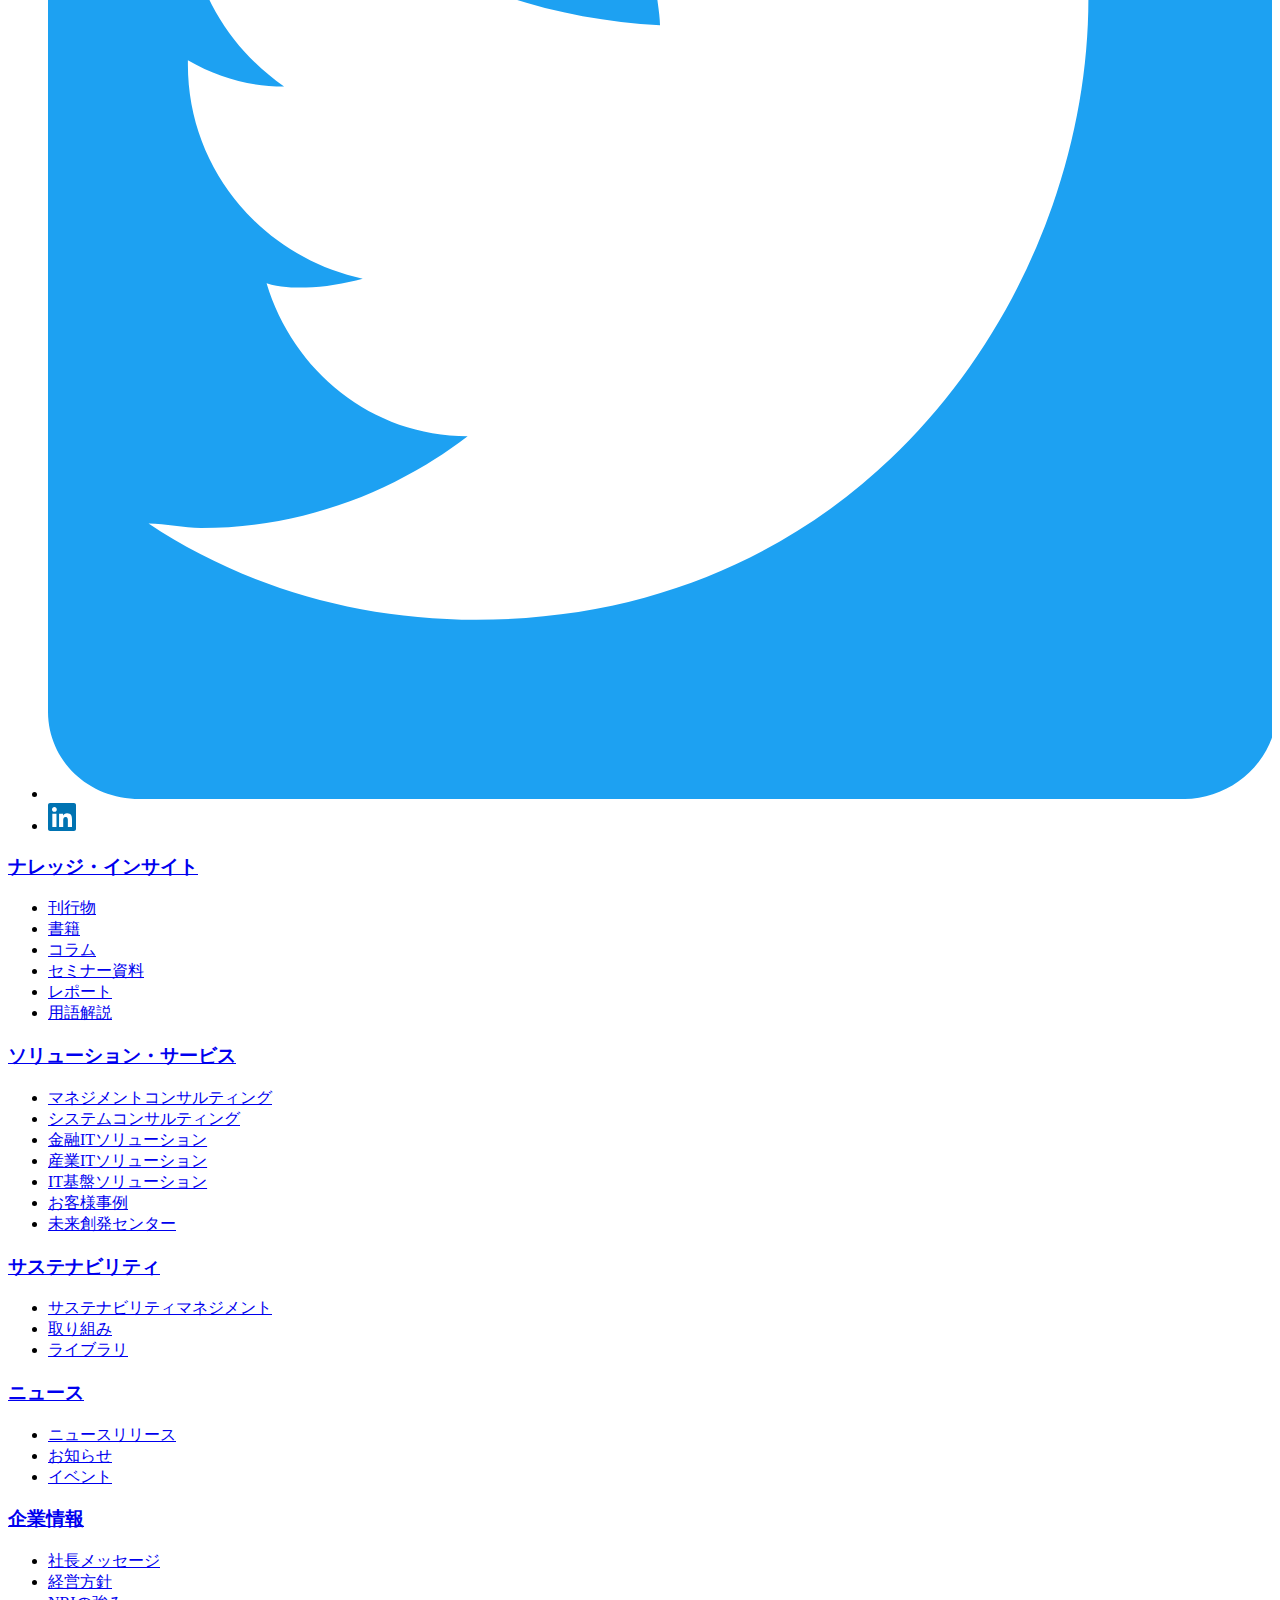
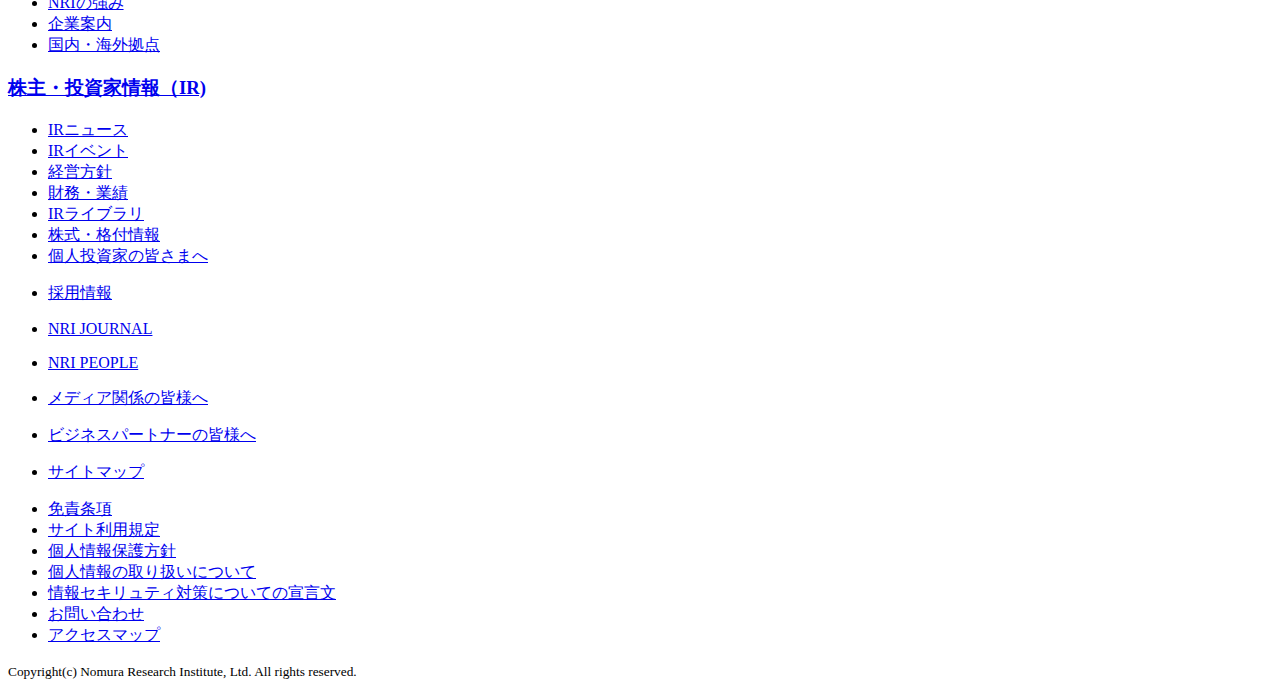
==== commit bbe4962d: "コードから&lt;、&gt;の削除、<strong>タグの削除" ====
--- a/html-nri/index.html
+++ b/html-nri/index.html
@@ -91,11 +91,9 @@
             </div>
             <div class="contents-link">
                 <div class="link-feature">
-                    <!--::beforで&lt;入れます↓-->
                     <p><a href="#">ビジネスモデルの特徴</a></p>
                 </div>
                 <div class="link-talent">
-                    <!--::afterで&gt;入れます↓-->
                     <p><a href="#">人材が支えるNRI</a></p>
                 </div>
             </div>
@@ -104,17 +102,17 @@
                 <!--display:inline-blockで横並び-->
                 <div class="contents-list">
                     <ul>
-                        <li>&gt;&nbsp;<a href="#">NRIのあゆみと持続的な成長</a></li>
-                        <li>&gt;&nbsp;<a href="#">問題発見から問題解決まで</a></li>
-                        <li>&gt;&nbsp;<a href="#">強固な顧客基盤</a></li>
+                        <li><a href="#">NRIのあゆみと持続的な成長</a></li>
+                        <li><a href="#">問題発見から問題解決まで</a></li>
+                        <li><a href="#">強固な顧客基盤</a></li>
                     </ul>
 
                 </div>
                 <div class="list-item">
                     <ul>
-                        <li>&gt;&nbsp;<a href="#">ビジネスモデルの特徴</a></li>
-                        <li>&gt;&nbsp;<a href="#">人材が支えるNRI</a></li>
-                        <li>&gt;&nbsp;<a href="#">業界トップクラスの収益力</a></li>
+                        <li><a href="#">ビジネスモデルの特徴</a></li>
+                        <li><a href="#">人材が支えるNRI</a></li>
+                        <li><a href="#">業界トップクラスの収益力</a></li>
                     </ul>
 
                 </div>
@@ -133,74 +131,73 @@
                 <div class="heading">
                     <h2>企業情報</h2>
                 </div>
-                <!--&gt;はすべて::beforeで画像に差し替えます↓-->
                 <div class="info">
                     <h3>経営方針</h3>
                     <ul>
-                        <li>&gt;<a href="#">社長メッセージ</a></li>
-                        <li>&gt;<a href="#">企業理念</a></li>
-                        <li>&gt;<a href="#">経営ビジョン</a></li>
-                        <li>&gt;<a href="#">品質向上・リスク管理</a></li>
-                    </ul>
-                    <ul>
-                        <li>&gt;<a href="#">人材の育成</a></li>
-                        <li>&gt;<a href="#">内部統制</a></li>
-                        <li>&gt;<a href="#">NRIグループ企業行動原則</a></li>
-                        <li>&gt;<a href="#">NRIグループビジネス行動基準</a></li>
-                    </ul>
-                    <ul>
-                        <li>&gt;<a href="#">コーポレート・ガバナンス</a></li>
-                        <li>&gt;<a href="#">事業等のリスク</a></li>
-                        <li>&gt;<a href="#">NRIグループの調達方針</a></li>
+                        <li><a href="#">社長メッセージ</a></li>
+                        <li><a href="#">企業理念</a></li>
+                        <li><a href="#">経営ビジョン</a></li>
+                        <li><a href="#">品質向上・リスク管理</a></li>
+                    </ul>
+                    <ul>
+                        <li><a href="#">人材の育成</a></li>
+                        <li><a href="#">内部統制</a></li>
+                        <li><a href="#">NRIグループ企業行動原則</a></li>
+                        <li><a href="#">NRIグループビジネス行動基準</a></li>
+                    </ul>
+                    <ul>
+                        <li><a href="#">コーポレート・ガバナンス</a></li>
+                        <li><a href="#">事業等のリスク</a></li>
+                        <li><a href="#">NRIグループの調達方針</a></li>
                     </ul>
 
                 </div>
                 <div class="info">
                     <h3>企業案内</h3>
                     <ul>
-                        <li>&gt;<a href="#">会社概要</a></li>
-                        <li>&gt;<a href="#">沿革</a></li>
-                        <li>&gt;<a href="#">組織図</a></li>
-                        <li>&gt;<a href="#">役員構成</a></li>
-                    </ul>
-                    <ul>
-                        <li>&gt;<a href="#">未来創発の軌跡</a></li>
+                        <li><a href="#">会社概要</a></li>
+                        <li><a href="#">沿革</a></li>
+                        <li><a href="#">組織図</a></li>
+                        <li><a href="#">役員構成</a></li>
+                    </ul>
+                    <ul>
+                        <li><a href="#">未来創発の軌跡</a></li>
                     </ul>
                 </div>
                 <div class="info">
                     <h3>NRIの強み</h3>
                     <ul>
-                        <li>&gt;<a href="#">NRIのあゆみと持続的な成長</a></li>
-                        <li>&gt;<a href="#">問題発見から問題解決まで</a></li>
-                        <li>&gt;<a href="#">強固な顧客基盤</a></li>
-                        <li>&gt;<a href="#">ビジネスモデルの特徴</a></li>
-                    </ul>
-                    <ul>
-                        <li>&gt;<a href="#">NRIのデジタルビジネス戦略</a></li>
-                        <li>&gt;<a href="#">人材が支えるNRI</a></li>
-                        <li>&gt;<a href="#">業界トップクラスの収益力</a></li>
+                        <li><a href="#">NRIのあゆみと持続的な成長</a></li>
+                        <li><a href="#">問題発見から問題解決まで</a></li>
+                        <li><a href="#">強固な顧客基盤</a></li>
+                        <li><a href="#">ビジネスモデルの特徴</a></li>
+                    </ul>
+                    <ul>
+                        <li><a href="#">NRIのデジタルビジネス戦略</a></li>
+                        <li><a href="#">人材が支えるNRI</a></li>
+                        <li><a href="#">業界トップクラスの収益力</a></li>
                     </ul>
                 </div>
                 <div class="info">
                     <h3>NRIグループ国内・海外拠点一覧</h3>
                     <ul>
-                        <li>&gt;<a href="#">メインオフィス</a></li>
-                        <li>&gt;<a href="#">グループカンパニー</a></li>
-                        <li>&gt;<a href="#">その他の関連会社・団体</a></li>
+                        <li><a href="#">メインオフィス</a></li>
+                        <li><a href="#">グループカンパニー</a></li>
+                        <li><a href="#">その他の関連会社・団体</a></li>
                     </ul>
                 </div>
                 <div class="info">
                     <h3>事業案内</h3>
                     <ul>
-                        <li>&gt;<a href="#">コンサルティング</a></li>
-                        <li>&gt;<a href="#">金融ITソリューション</a></li>
-                        <li>&gt;<a href="#">産業ITソリューション</a></li>
-                        <li>&gt;<a href="#">IT基盤サービス</a></li>
+                        <li><a href="#">コンサルティング</a></li>
+                        <li><a href="#">金融ITソリューション</a></li>
+                        <li><a href="#">産業ITソリューション</a></li>
+                        <li><a href="#">IT基盤サービス</a></li>
                     </ul>
                 </div>
                 <!--::beforeで画像差し込み↓”>”-->
                 <div class="backpage">
-                    &gt;<a href="#">前のページに戻る</a>
+                    <a href="#">前のページに戻る</a>
                 </div>
             </div>
         </div>
@@ -213,7 +210,6 @@
                     <li><a href="#"><img src="nri-images/icon-linkedin.svg" alt="LinkedIn"></a></li>
                 </ul>
             </div>
-            <!--::beforeで”＞”画像挿し込み↓-->
             <div class="footer-list">
                 <div class="footer-link">
                    <h3><a href="#">ナレッジ・インサイト</a></h3>
@@ -280,24 +276,24 @@
                 </div>
                 <div class="footer-link">
                     <ul>
-                        <li><a href="#"><strong>採用情報</strong></a></li>
-                    </ul>
-                    <ul>
-                        <li><a href="#"><strong>NRI&nbsp;JOURNAL</strong></a></li>
-                    </ul>
-                    <ul>
-                        <li><a href="#"><strong>NRI&nbsp;PEOPLE</strong></a></li>
-                    </ul>
-                </div>
-                <div class="footer-link">
-                    <ul>
-                        <li><a href="#"><strong>メディア関係の皆様へ</strong></a></li>
-                    </ul>
-                    <ul>
-                        <li><a href="#"><strong>ビジネスパートナーの皆様へ</strong></a></li>
-                    </ul>
-                    <ul>
-                        <li><a href="#"><strong>サイトマップ</strong></a></li>
+                        <li><a href="#">採用情報</a></li>
+                    </ul>
+                    <ul>
+                        <li><a href="#">NRI&nbsp;JOURNAL</a></li>
+                    </ul>
+                    <ul>
+                        <li><a href="#">NRI&nbsp;PEOPLE</a></li>
+                    </ul>
+                </div>
+                <div class="footer-link">
+                    <ul>
+                        <li><a href="#">メディア関係の皆様へ</a></li>
+                    </ul>
+                    <ul>
+                        <li><a href="#">ビジネスパートナーの皆様へ</a></li>
+                    </ul>
+                    <ul>
+                        <li><a href="#">サイトマップ</a></li>
                     </ul>
                 </div>
             </div>
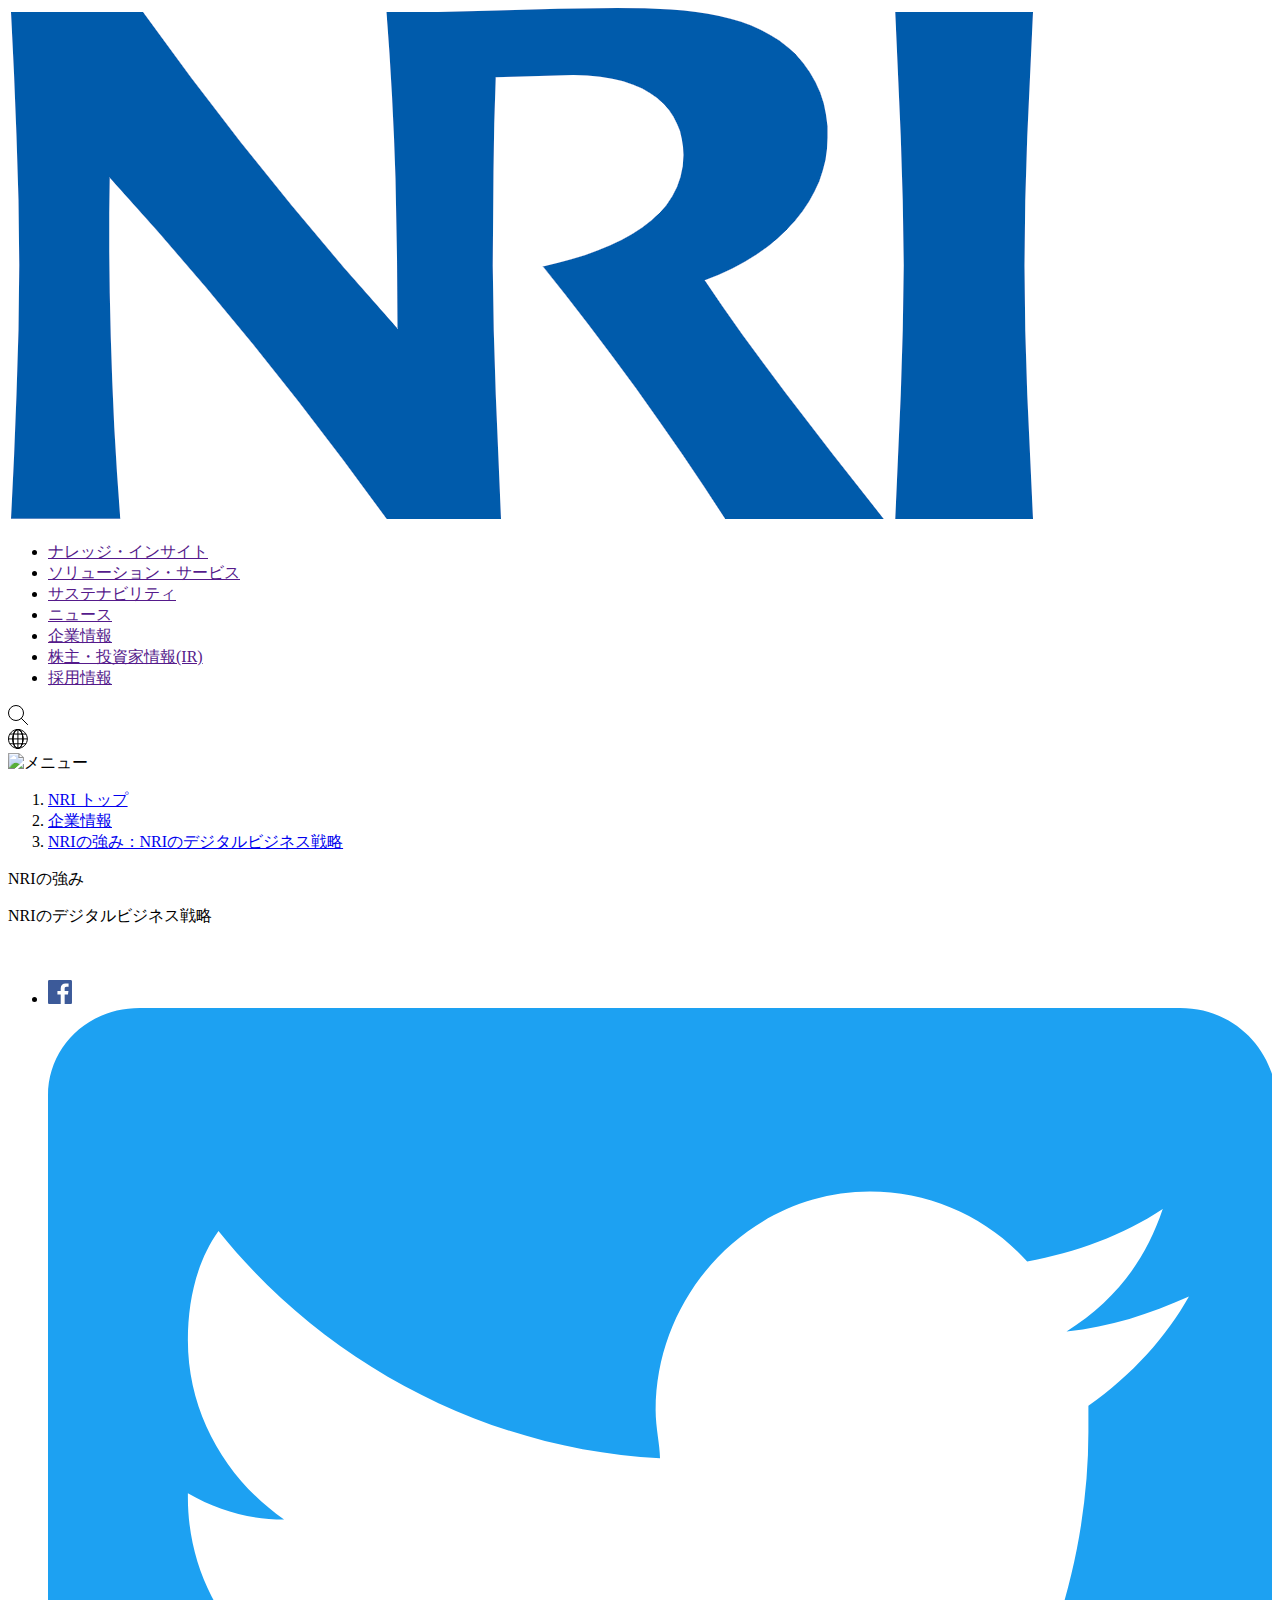
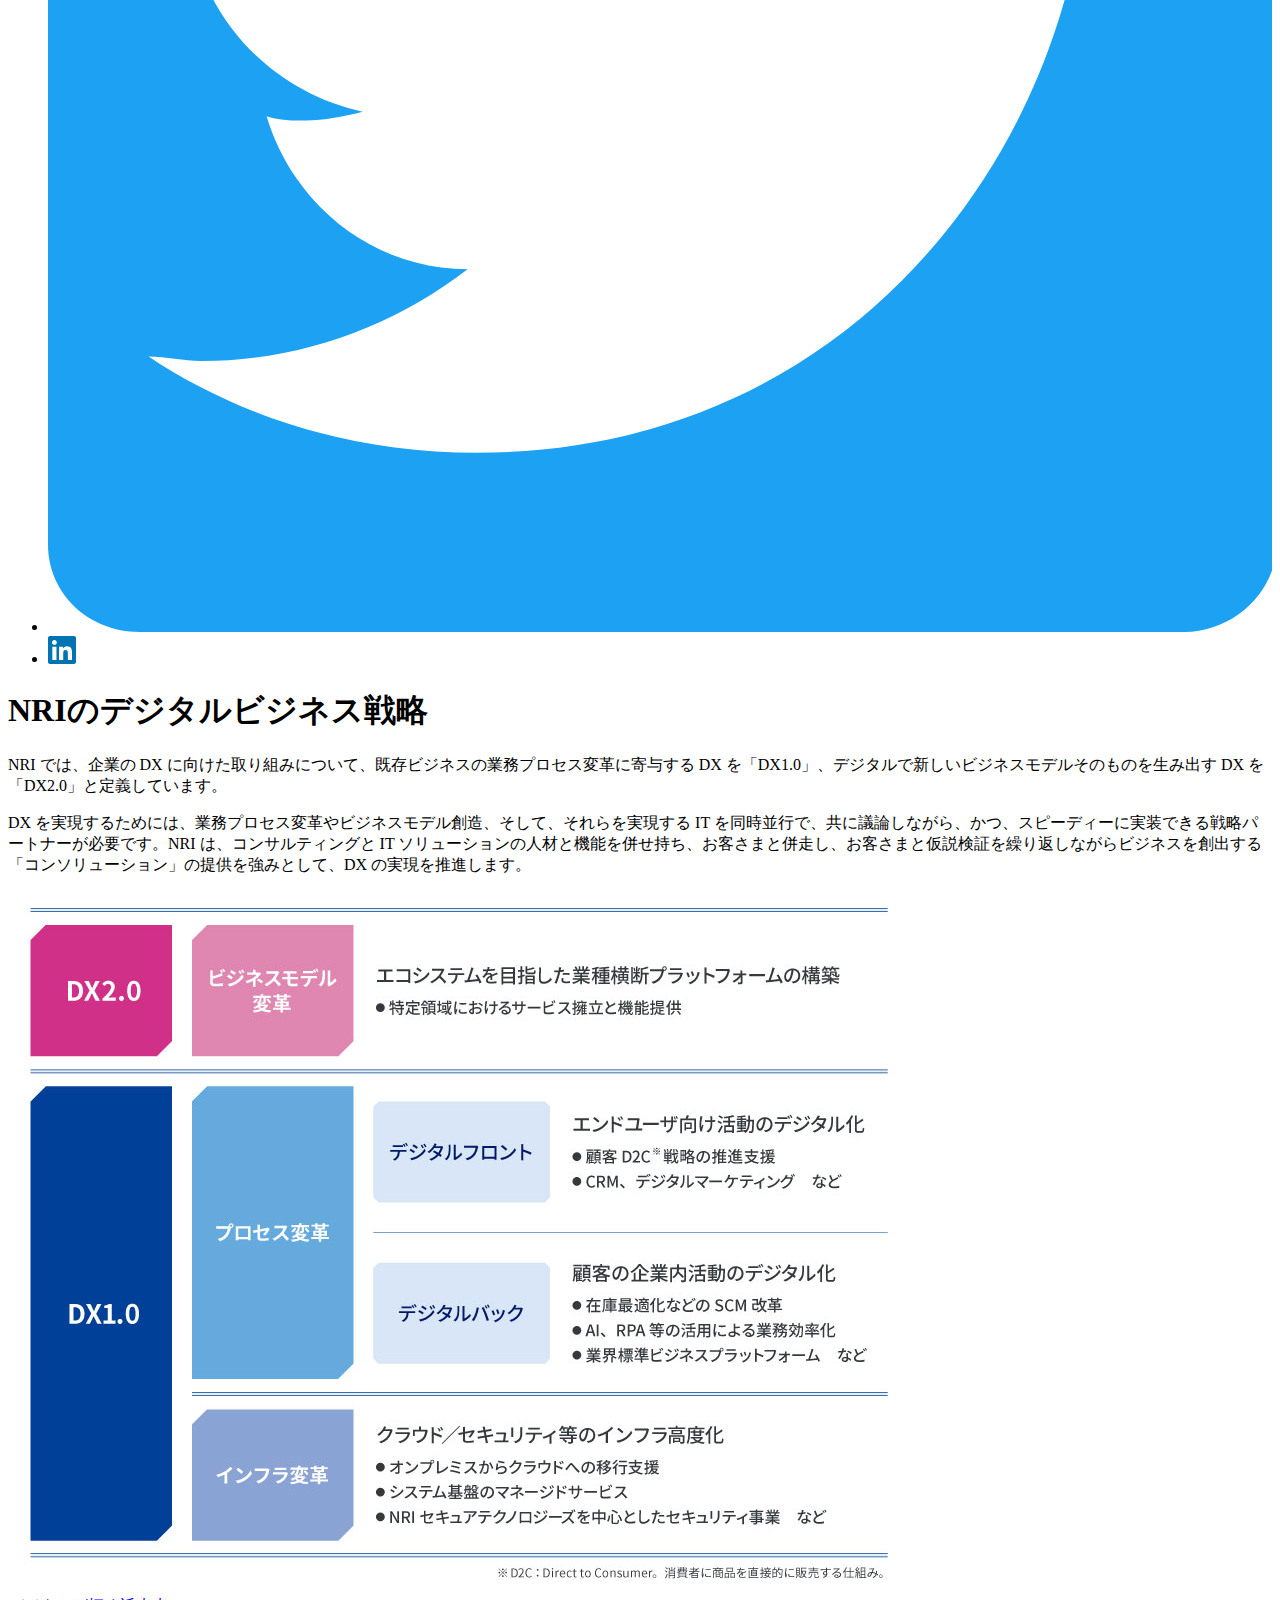
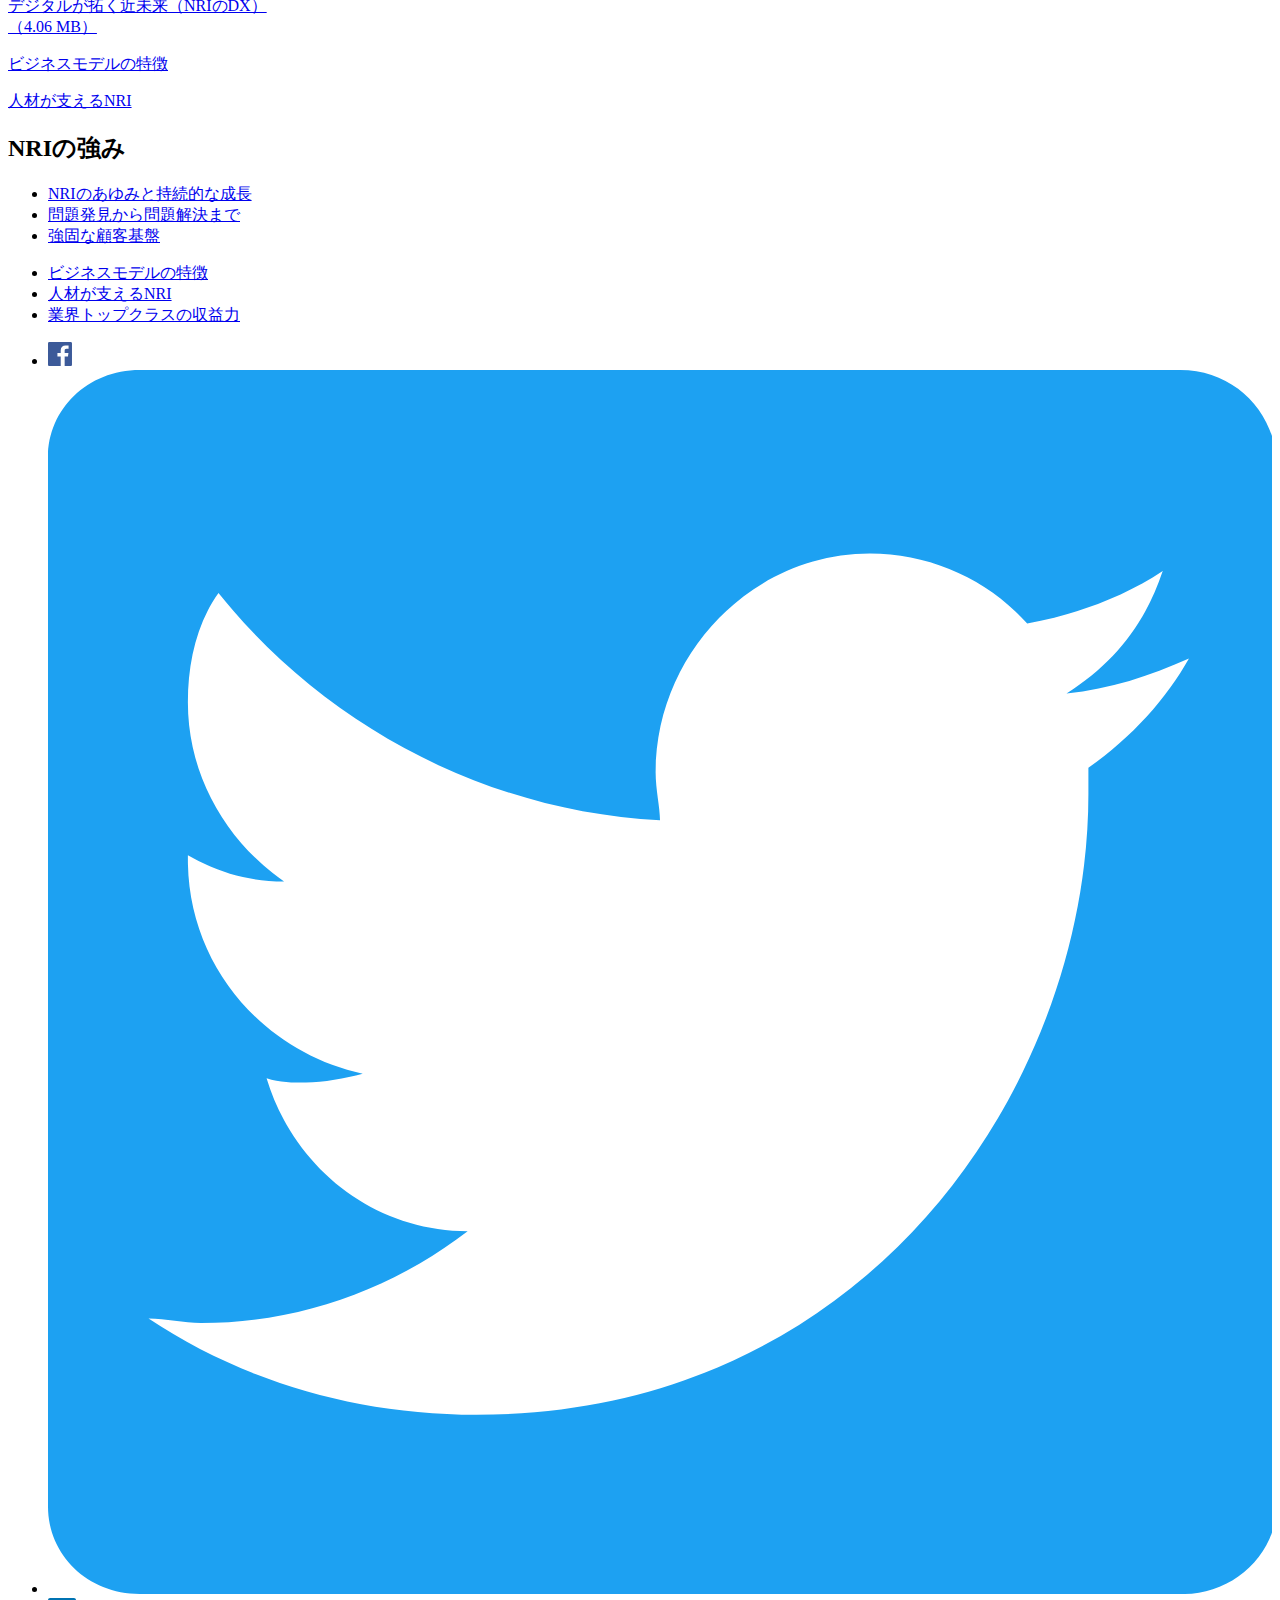
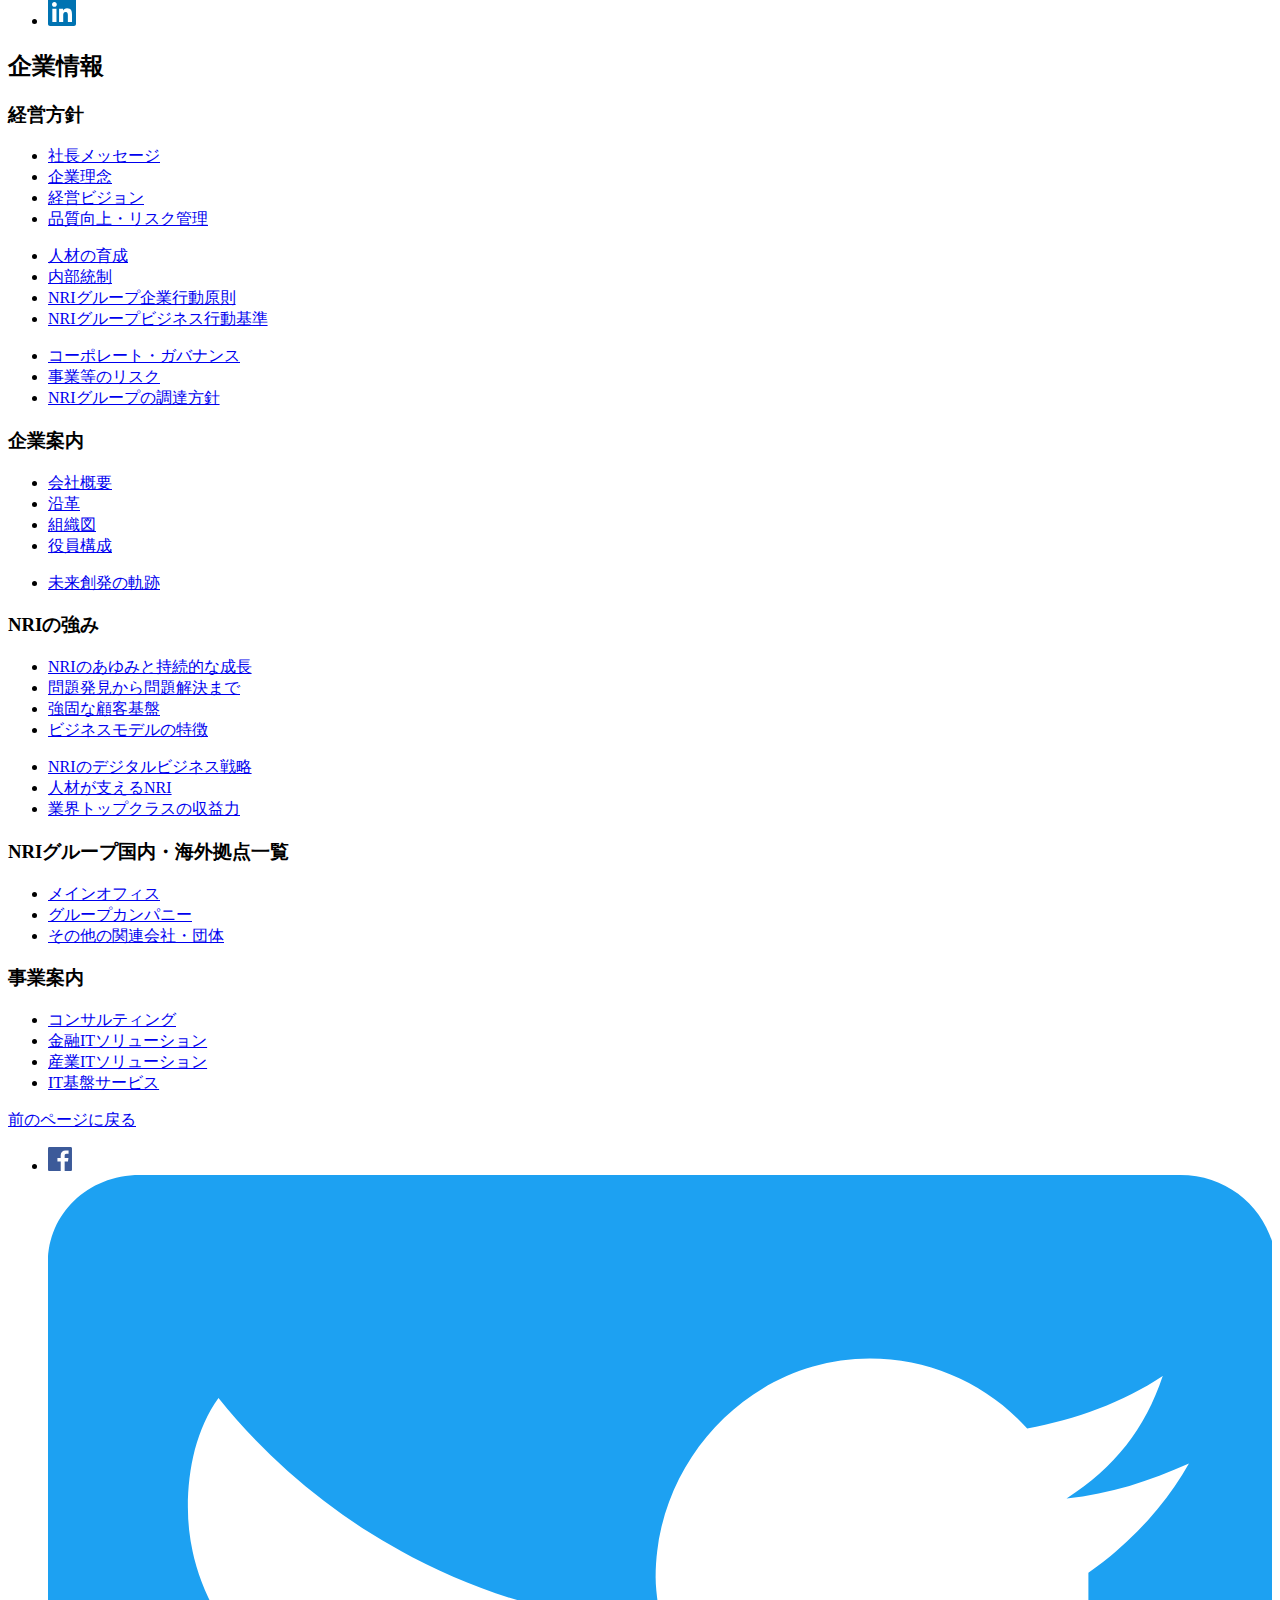
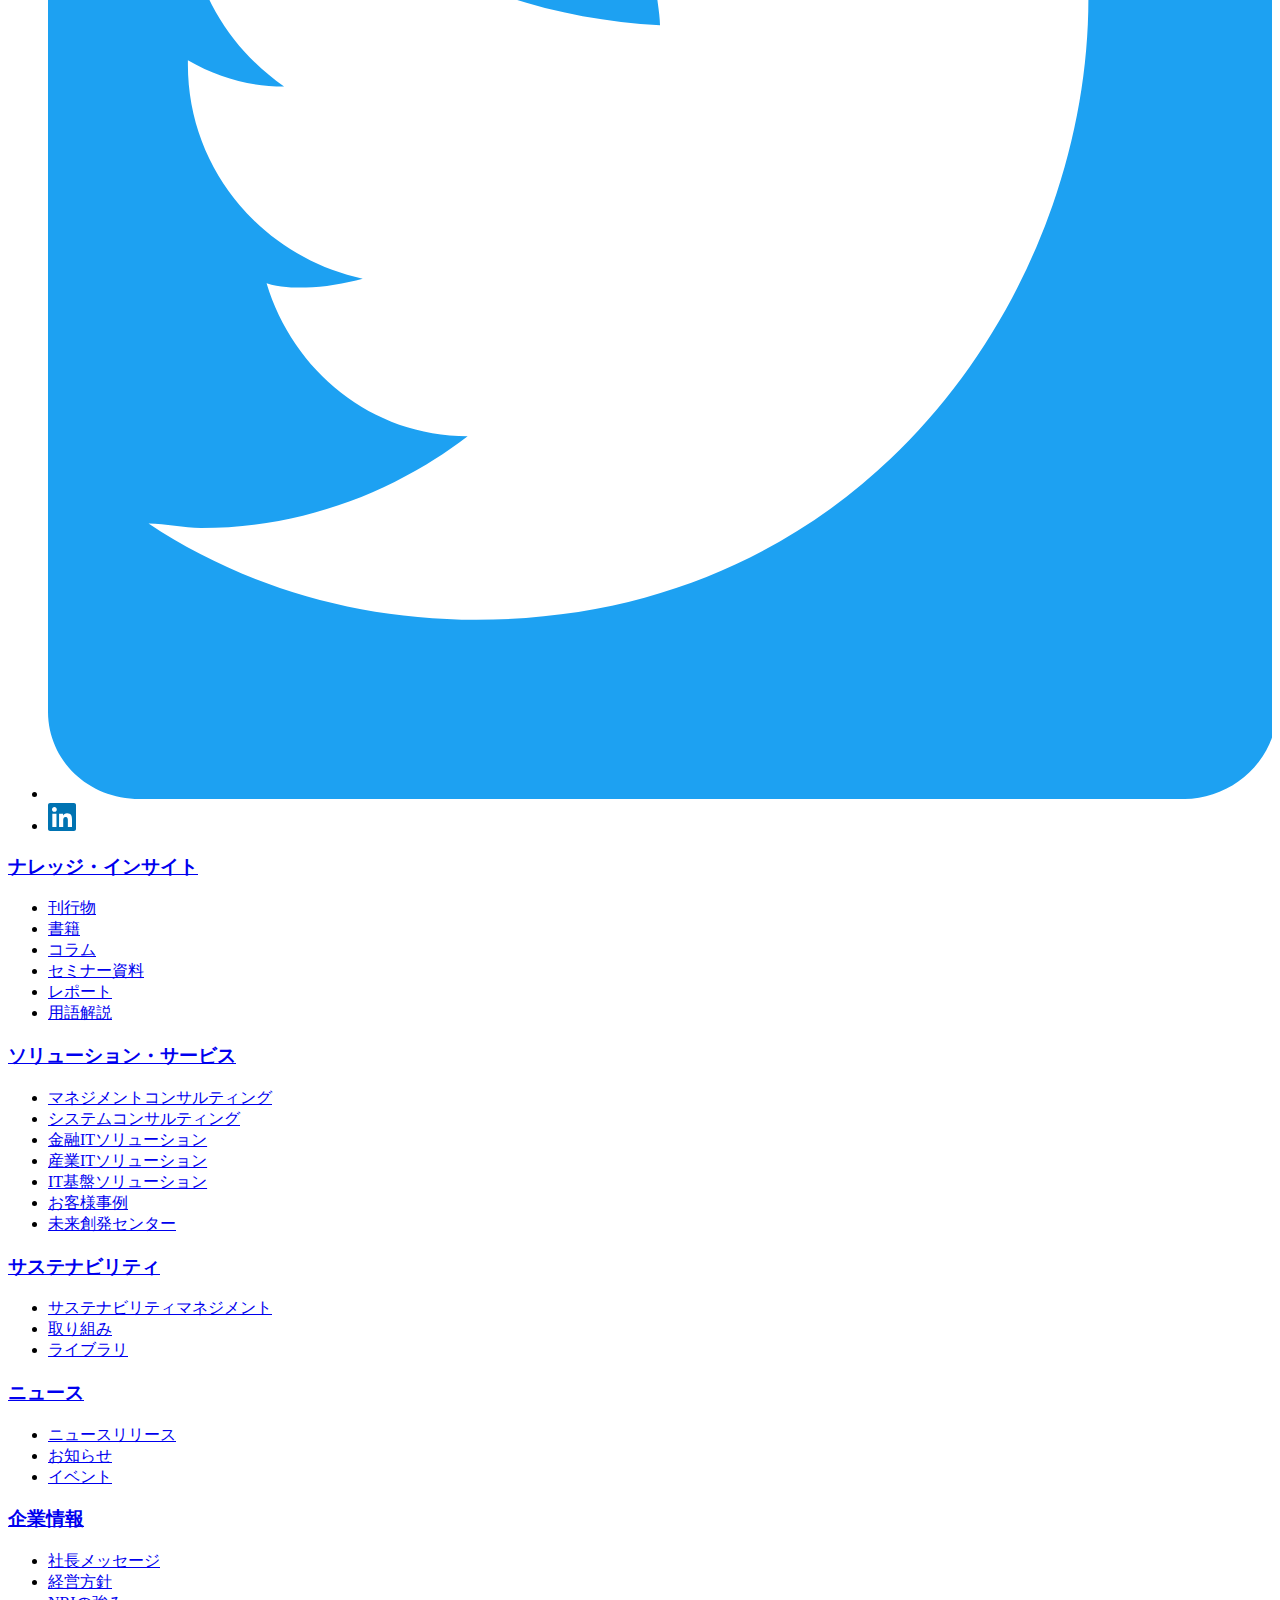
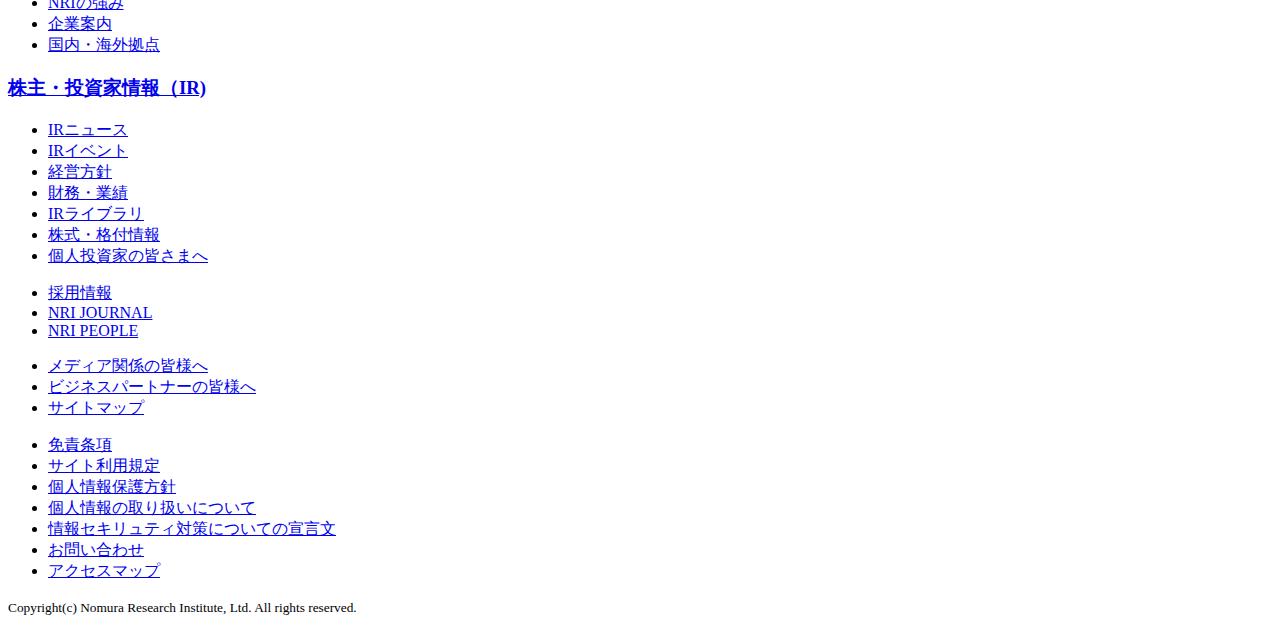
==== commit 714c2102: "独立させていたリストをまとめました" ====
--- a/html-nri/index.html
+++ b/html-nri/index.html
@@ -59,7 +59,7 @@
         <div class="headline-container">
             <div class="headline">
                 <p>NRIの強み<p>
-                <p>NRIのデジタルビジネス戦略</p>
+                        <p>NRIのデジタルビジネス戦略</p>
             </div>
         </div>
         <div class="container">
@@ -212,7 +212,7 @@
             </div>
             <div class="footer-list">
                 <div class="footer-link">
-                   <h3><a href="#">ナレッジ・インサイト</a></h3>
+                    <h3><a href="#">ナレッジ・インサイト</a></h3>
                     <ul>
                         <li><a href="#">刊行物</a></li>
                         <li><a href="#">書籍</a></li>
@@ -235,7 +235,7 @@
                     </ul>
                 </div>
                 <div class="footer-link">
-                   <h3><a href="#">サステナビリティ</a></h3>
+                    <h3><a href="#">サステナビリティ</a></h3>
                     <ul>
                         <li><a href="#">サステナビリティマネジメント</a></li>
                         <li><a href="#">取り組み</a></li>
@@ -243,7 +243,7 @@
                     </ul>
                 </div>
                 <div class="footer-link">
-                  <h3><a href="#">ニュース</a></h3>
+                    <h3><a href="#">ニュース</a></h3>
                     <ul>
                         <li><a href="#">ニュースリリース</a></li>
                         <li><a href="#">お知らせ</a></li>
@@ -253,7 +253,7 @@
             </div>
             <div class="footer-list">
                 <div class="footer-link">
-                   <h3><a href="#">企業情報</a></h3>
+                    <h3><a href="#">企業情報</a></h3>
                     <ul>
                         <li><a href="#">社長メッセージ</a></li>
                         <li><a href="#">経営方針</a></li>
@@ -277,22 +277,14 @@
                 <div class="footer-link">
                     <ul>
                         <li><a href="#">採用情報</a></li>
-                    </ul>
-                    <ul>
                         <li><a href="#">NRI&nbsp;JOURNAL</a></li>
-                    </ul>
-                    <ul>
                         <li><a href="#">NRI&nbsp;PEOPLE</a></li>
                     </ul>
                 </div>
                 <div class="footer-link">
                     <ul>
                         <li><a href="#">メディア関係の皆様へ</a></li>
-                    </ul>
-                    <ul>
                         <li><a href="#">ビジネスパートナーの皆様へ</a></li>
-                    </ul>
-                    <ul>
                         <li><a href="#">サイトマップ</a></li>
                     </ul>
                 </div>
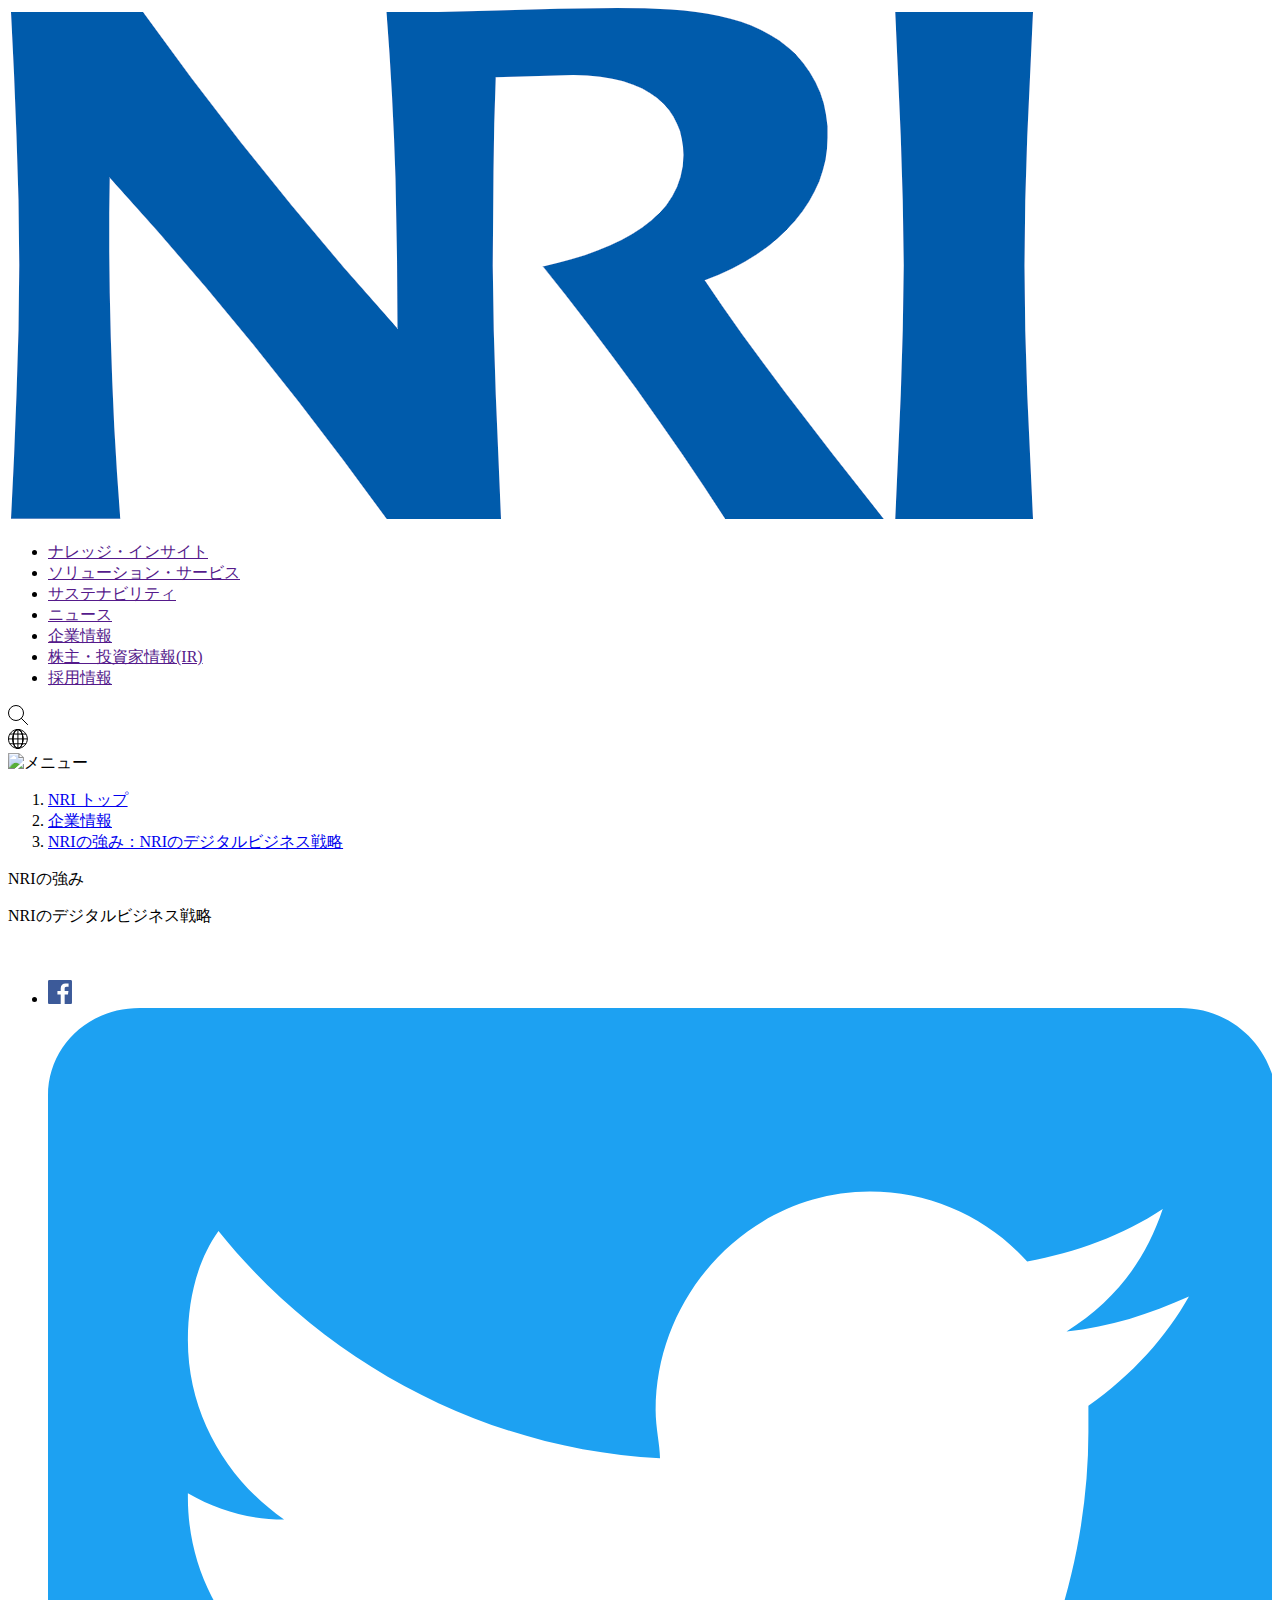
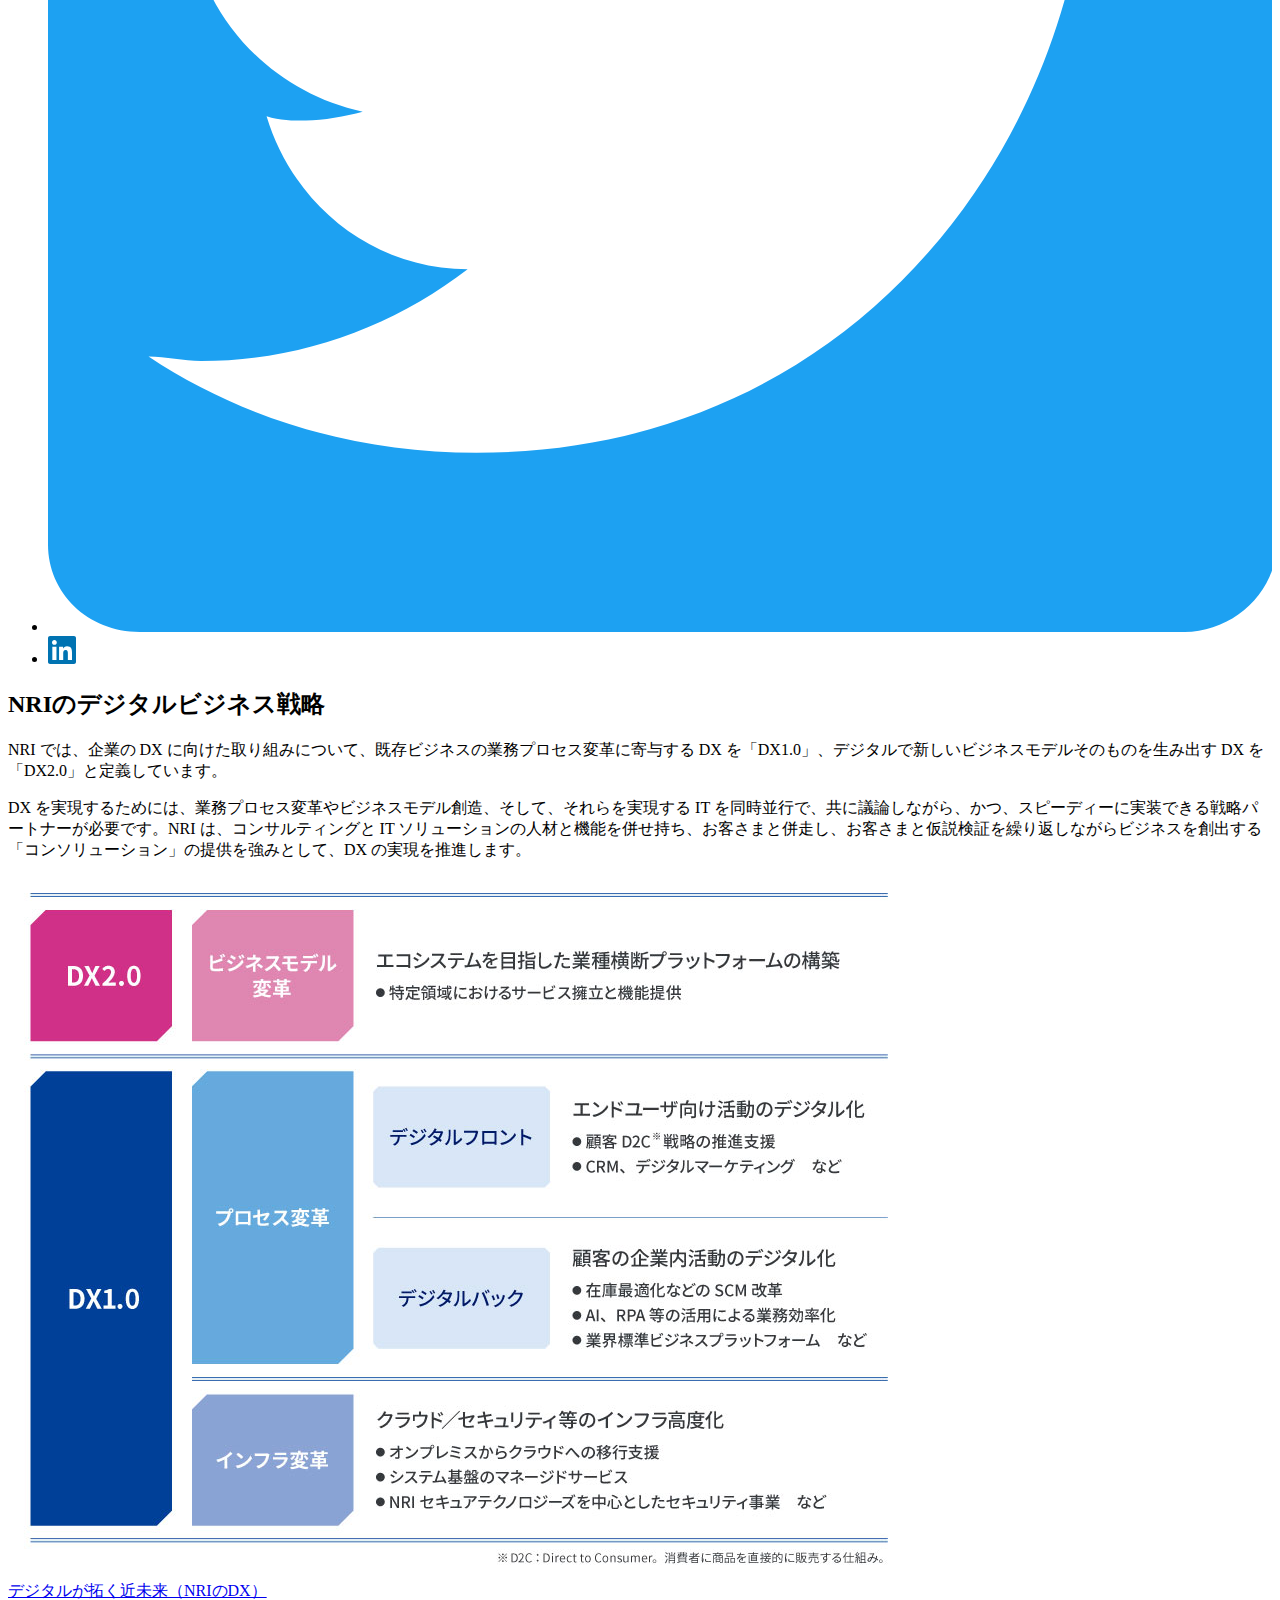
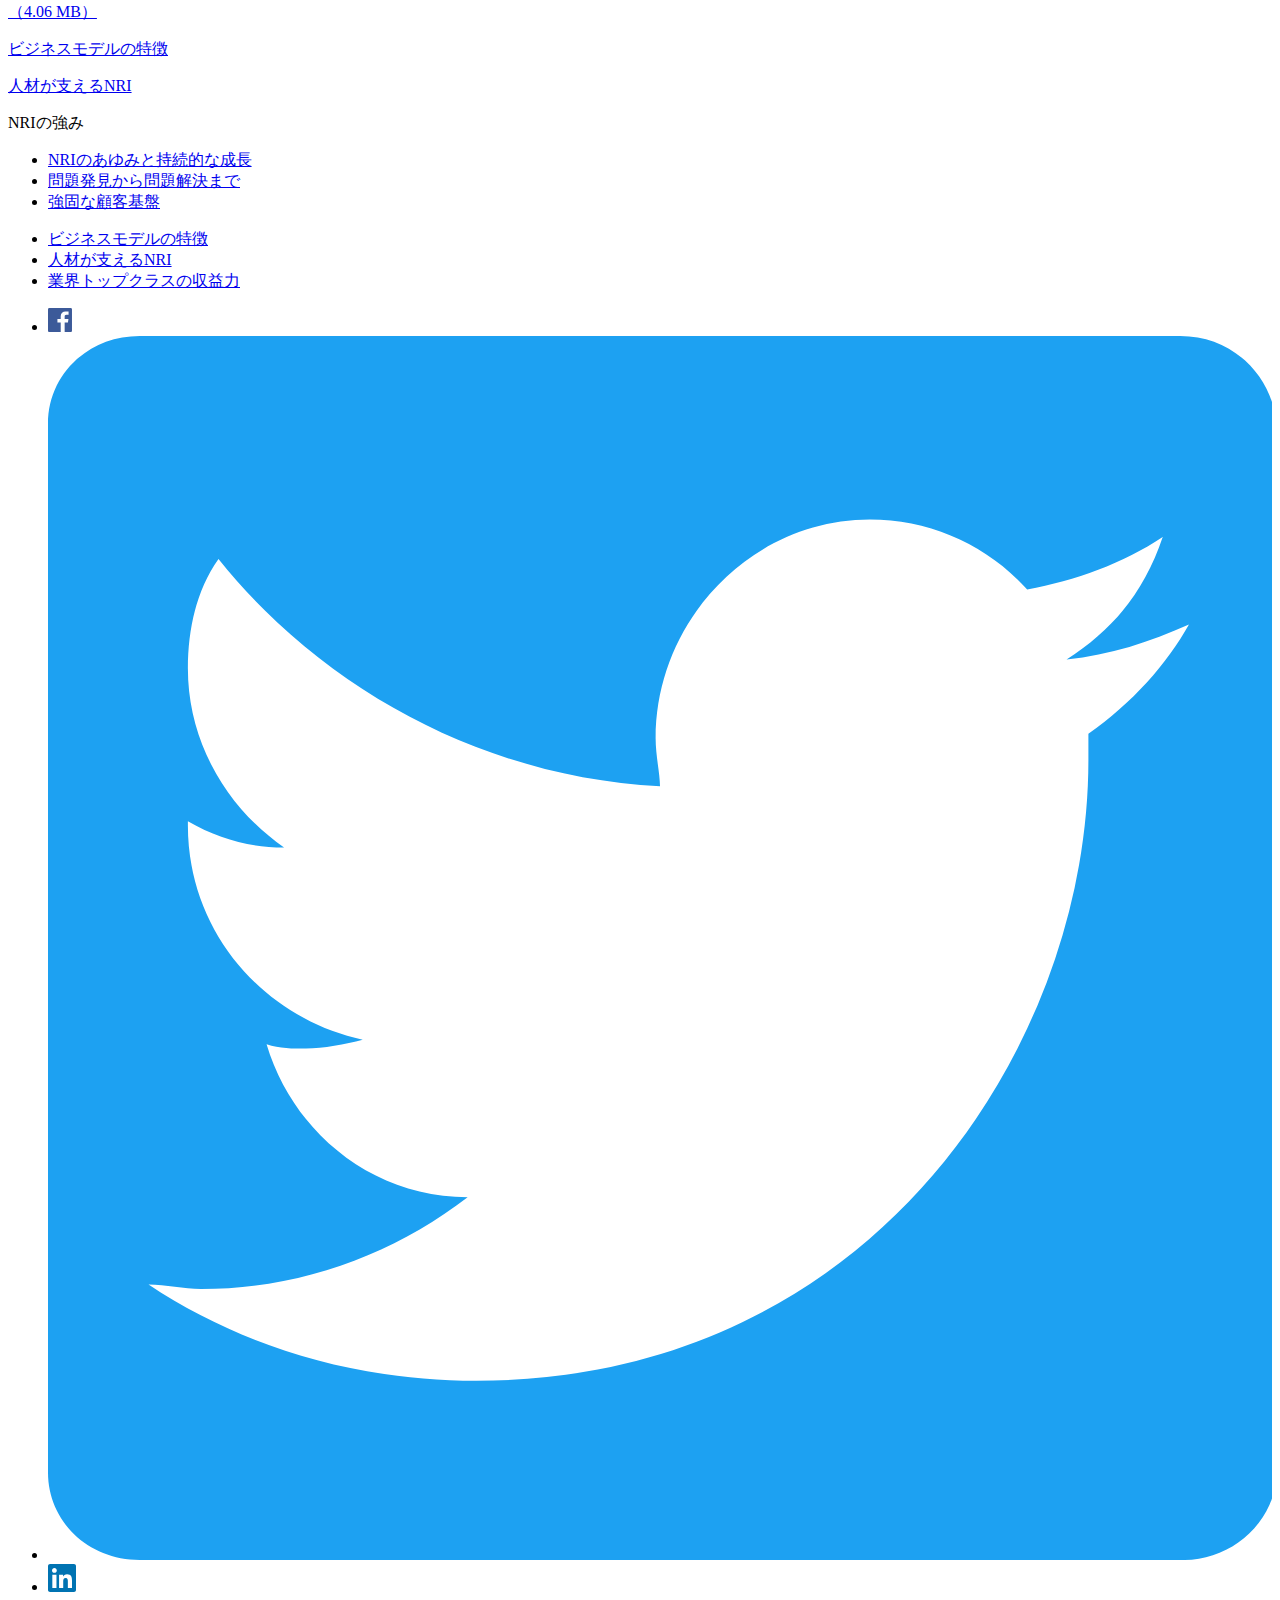
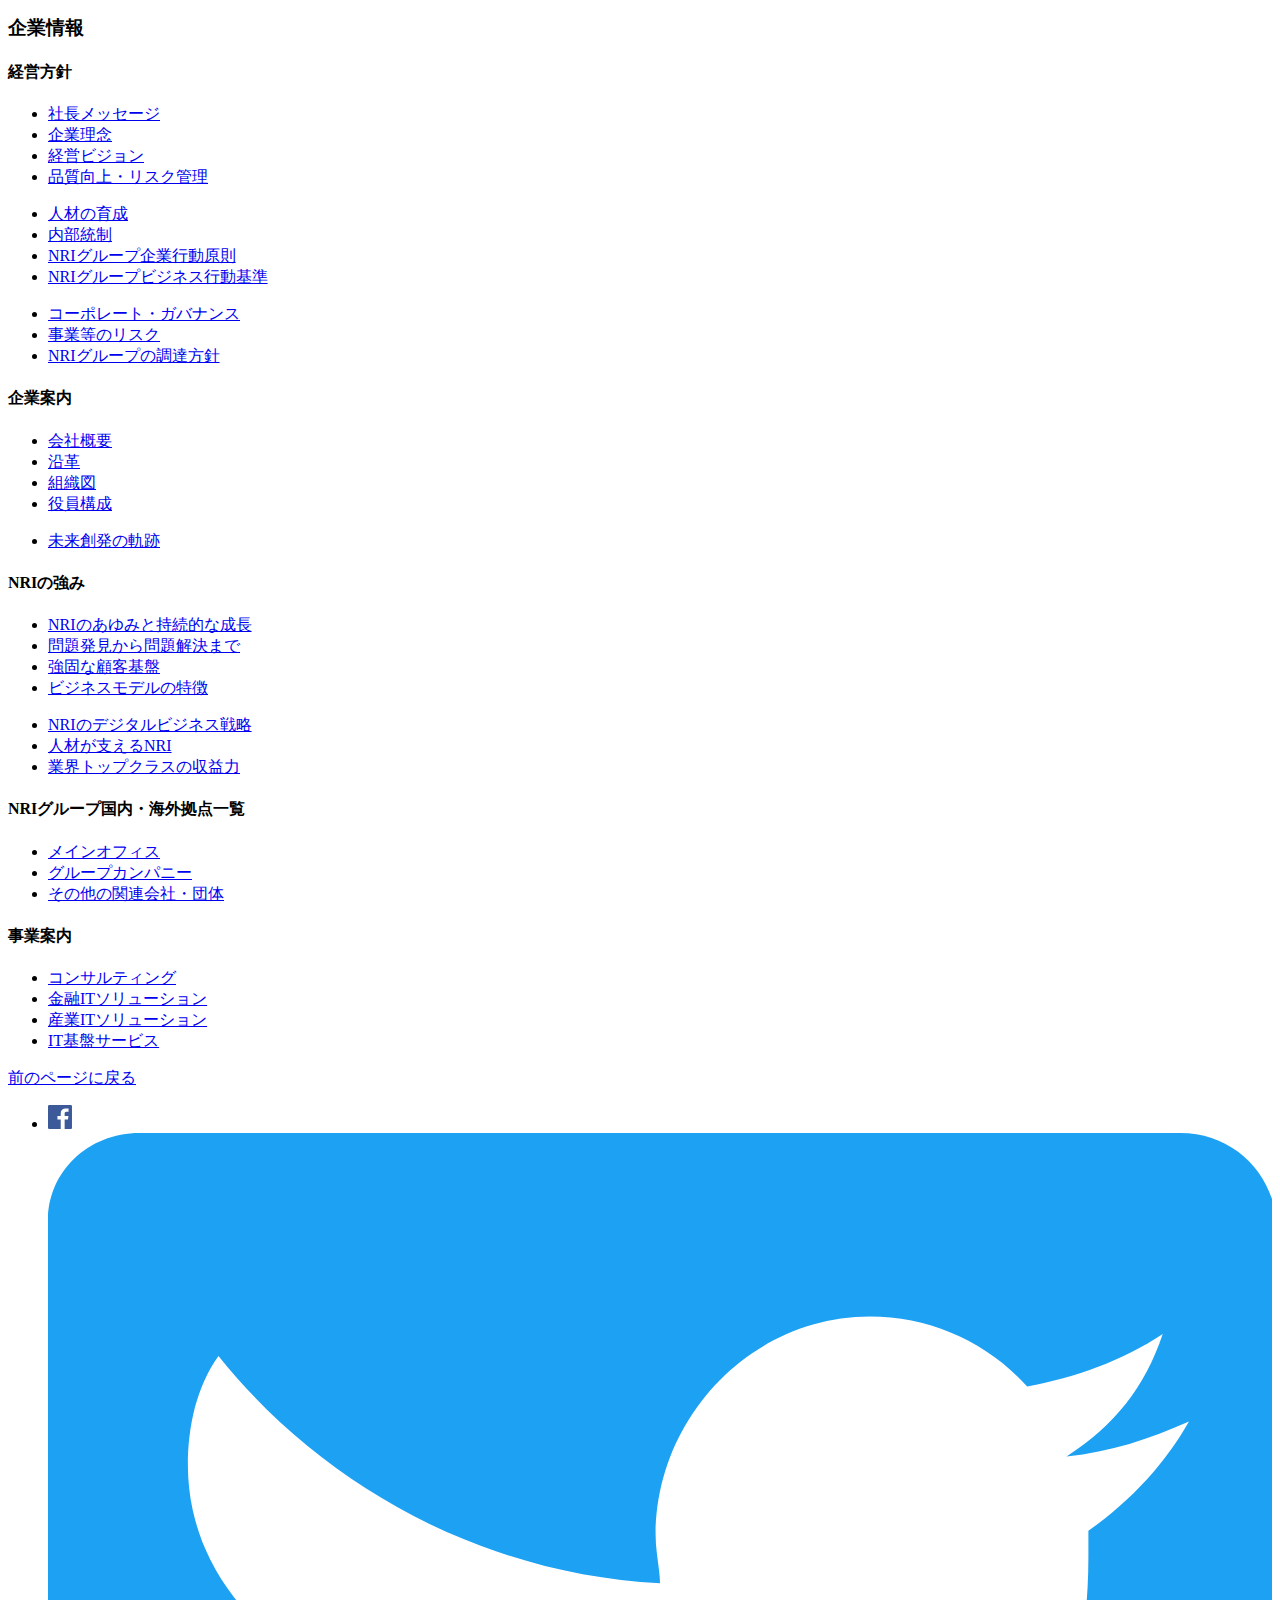
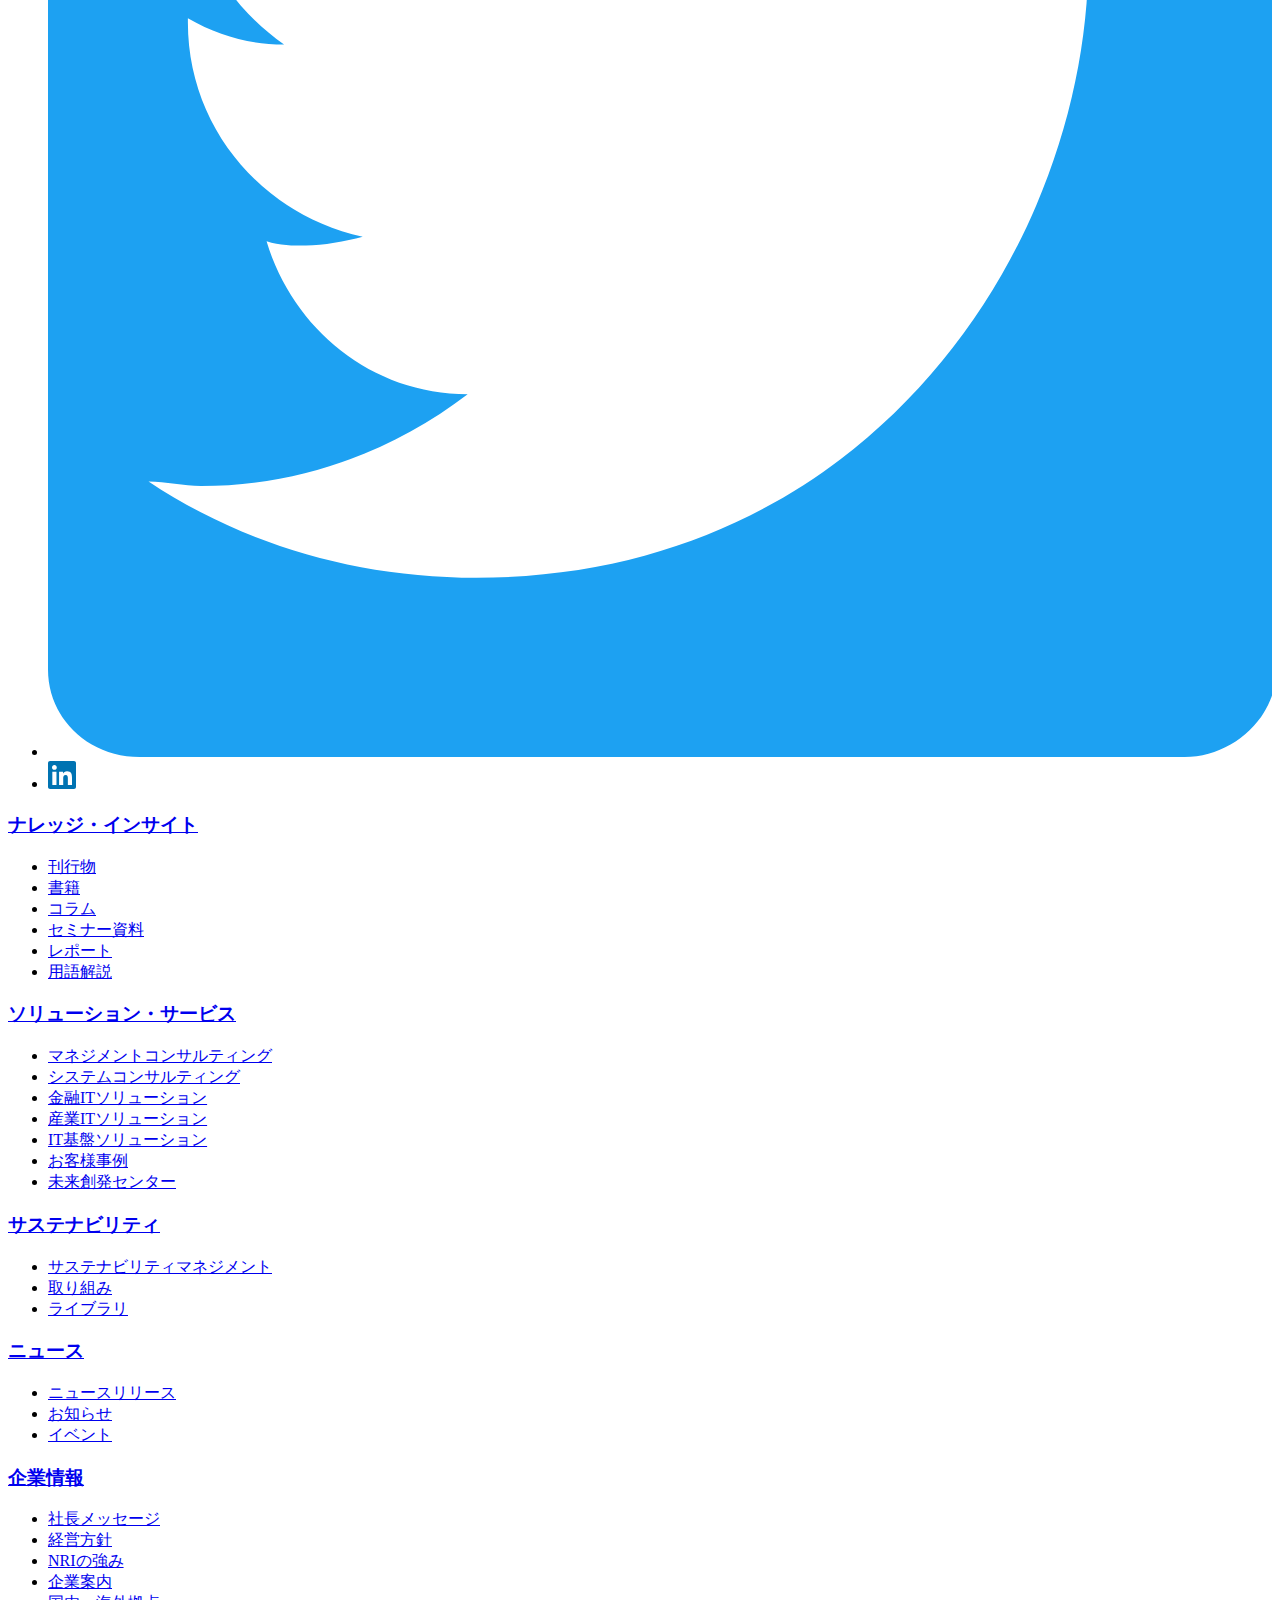
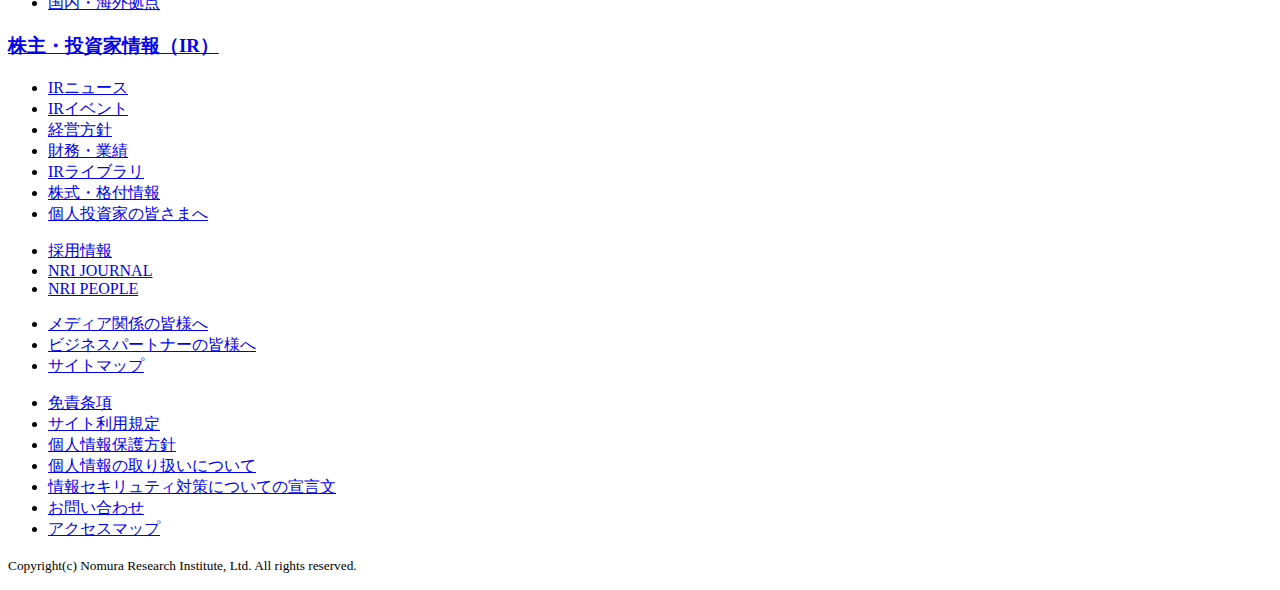
==== commit 5c72e108: "CSS、ファビコンリンク追加、一部class名追加" ====
--- a/html-nri/index.html
+++ b/html-nri/index.html
@@ -7,7 +7,9 @@
     <meta name="description"
         content="野村総合研究所（NRI）の公式ホームページです。NRIからの提言や調査・レポート、商品サービス、ITソリューション事例、IR情報、採用情報、CSR情報などを掲載しています。">
     <title>NRIの強み：ビジネスモデルの特徴 | 企業情報 | 野村総合研究所(NRI)</title>
-    <!--CSS未実装のためlink省略-->
+    <link rel="stylesheet" href="main.css">
+    <link rel="icon" href="nri-images/favicon.ico">
+    <link rel="apple-touch-icon" href="nri-images/apple-touch-icon.png">
 </head>
 
 <body>
@@ -28,15 +30,15 @@
                 </ul>
             </div>
             <div class="header-menu">
-                <div class="btn search">
+                <div class="nav search">
                     <img src="nri-images/glass.svg" alt="検索">
                 </div>
-                <div class="btn language">
+                <div class="nav language">
                     <img src="nri-images/earth.svg" alt="言語">
                 </div>
                 <!--humburgermenu未実装、仮置き-->
-                <div class="btn menu">
-                    <img src="#" alt="メニュー">
+                <div class="nav menu">
+                    <img src="nri-images/hamburger.png" alt="メニュー">
                 </div>
                 <!--humbergermenuここまで-->
             </div>
@@ -46,7 +48,6 @@
     <main>
         <nav>
             <div class="nav-container">
-                <!--::afterで">"挿し込む↓-->
                 <div class="breadcrumbs">
                     <ol>
                         <li><a href="#">NRI トップ</a></li>
@@ -58,8 +59,8 @@
         </nav>
         <div class="headline-container">
             <div class="headline">
-                <p>NRIの強み<p>
-                        <p>NRIのデジタルビジネス戦略</p>
+                <p class="headlinesub">NRIの強み</p>
+                <p class="headlinemain">NRIのデジタルビジネス戦略</p>
             </div>
         </div>
         <div class="container">
@@ -67,13 +68,13 @@
                 <!--::beforeで"Share"挿し込む↓-->
                 <ul>
                     <li><a href="#"><img src="nri-images/icon-facebook.svg" alt="Facebook"></a></li>
-                    <li><a href="#"><img src="nri-images/icon-twitter.svg" alt="Twitter"></a></li>
+                    <li><a href="#"><img class="twitter" src="nri-images/icon-twitter.svg" alt="Twitter"></a></li>
                     <li><a href="#"><img src="nri-images/icon-linkedin.svg" alt="LinkedIn"></a></li>
                 </ul>
             </div>
             <div class="main-contents">
                 <!--::beforeでh２に画像差し込む-->
-                <h1>NRIのデジタルビジネス戦略</h1>
+                <h2>NRIのデジタルビジネス戦略</h2>
                 <p>NRI では、企業の DX に向けた取り組みについて、既存ビジネスの業務プロセス変革に寄与する DX を「DX1.0」、デジタルで新しいビジネスモデルそのものを生み出す DX
                     を「DX2.0」と定義しています。
                 </p>
@@ -85,20 +86,22 @@
             <div class="main-image">
                 <img src="nri-images/story06_img_01.jpg" alt="デジタルビジネス戦略">
             </div>
-            <div class="pdf">
+            <div class="contents-pdf">
                 <!--::afterでpdficon挿し込む↓-->
                 <a href="#" target="_blank">デジタルが拓く近未来（NRIのDX）<br>（4.06 MB）</a>
             </div>
             <div class="contents-link">
                 <div class="link-feature">
+                    <!--::beforで&lt;入れます↓-->
                     <p><a href="#">ビジネスモデルの特徴</a></p>
                 </div>
                 <div class="link-talent">
+                    <!--::afterで入れます↓-->
                     <p><a href="#">人材が支えるNRI</a></p>
                 </div>
             </div>
             <div class="sub-contents">
-                <h2>NRIの強み</h2>
+                <p>NRIの強み</p>
                 <!--display:inline-blockで横並び-->
                 <div class="contents-list">
                     <ul>
@@ -129,10 +132,11 @@
         <div class="info-wrapper">
             <div class="info-container">
                 <div class="heading">
-                    <h2>企業情報</h2>
-                </div>
-                <div class="info">
-                    <h3>経営方針</h3>
+                    <h3>企業情報</h3>
+                </div>
+                <!--はすべて::beforeで画像に差し替えます↓-->
+                <div class="info">
+                    <h4>経営方針</h4>
                     <ul>
                         <li><a href="#">社長メッセージ</a></li>
                         <li><a href="#">企業理念</a></li>
@@ -153,7 +157,7 @@
 
                 </div>
                 <div class="info">
-                    <h3>企業案内</h3>
+                    <h4>企業案内</h4>
                     <ul>
                         <li><a href="#">会社概要</a></li>
                         <li><a href="#">沿革</a></li>
@@ -165,7 +169,7 @@
                     </ul>
                 </div>
                 <div class="info">
-                    <h3>NRIの強み</h3>
+                    <h4>NRIの強み</h4>
                     <ul>
                         <li><a href="#">NRIのあゆみと持続的な成長</a></li>
                         <li><a href="#">問題発見から問題解決まで</a></li>
@@ -179,7 +183,7 @@
                     </ul>
                 </div>
                 <div class="info">
-                    <h3>NRIグループ国内・海外拠点一覧</h3>
+                    <h4>NRIグループ国内・海外拠点一覧</h4>
                     <ul>
                         <li><a href="#">メインオフィス</a></li>
                         <li><a href="#">グループカンパニー</a></li>
@@ -187,7 +191,7 @@
                     </ul>
                 </div>
                 <div class="info">
-                    <h3>事業案内</h3>
+                    <h4>事業案内</h4>
                     <ul>
                         <li><a href="#">コンサルティング</a></li>
                         <li><a href="#">金融ITソリューション</a></li>
@@ -210,86 +214,89 @@
                     <li><a href="#"><img src="nri-images/icon-linkedin.svg" alt="LinkedIn"></a></li>
                 </ul>
             </div>
-            <div class="footer-list">
-                <div class="footer-link">
-                    <h3><a href="#">ナレッジ・インサイト</a></h3>
-                    <ul>
-                        <li><a href="#">刊行物</a></li>
-                        <li><a href="#">書籍</a></li>
-                        <li><a href="#">コラム</a></li>
-                        <li><a href="#">セミナー資料</a></li>
-                        <li><a href="#">レポート</a></li>
-                        <li><a href="#">用語解説</a></li>
-                    </ul>
-                </div>
-                <div class="footer-link">
-                    <h3><a href="#">ソリューション・サービス</a></h3>
-                    <ul>
-                        <li><a href="#">マネジメントコンサルティング</a></li>
-                        <li><a href="#">システムコンサルティング</a></li>
-                        <li><a href="#">金融ITソリューション</a></li>
-                        <li><a href="#">産業ITソリューション</a></li>
-                        <li><a href="#">IT基盤ソリューション</a></li>
-                        <li><a href="#">お客様事例</a></li>
-                        <li><a href="#">未来創発センター</a></li>
-                    </ul>
-                </div>
-                <div class="footer-link">
-                    <h3><a href="#">サステナビリティ</a></h3>
-                    <ul>
-                        <li><a href="#">サステナビリティマネジメント</a></li>
-                        <li><a href="#">取り組み</a></li>
-                        <li><a href="#">ライブラリ</a></li>
-                    </ul>
-                </div>
-                <div class="footer-link">
-                    <h3><a href="#">ニュース</a></h3>
-                    <ul>
-                        <li><a href="#">ニュースリリース</a></li>
-                        <li><a href="#">お知らせ</a></li>
-                        <li><a href="#">イベント</a></li>
-                    </ul>
-                </div>
-            </div>
-            <div class="footer-list">
-                <div class="footer-link">
-                    <h3><a href="#">企業情報</a></h3>
-                    <ul>
-                        <li><a href="#">社長メッセージ</a></li>
-                        <li><a href="#">経営方針</a></li>
-                        <li><a href="#">NRIの強み</a></li>
-                        <li><a href="#">企業案内</a></li>
-                        <li><a href="#">国内・海外拠点</a></li>
-                    </ul>
-                </div>
-                <div class="footer-link">
-                    <h3><a href="#">株主・投資家情報（IR)</a></h3>
-                    <ul>
-                        <li><a href="#">IRニュース</a></li>
-                        <li><a href="#">IRイベント</a></li>
-                        <li><a href="#">経営方針</a></li>
-                        <li><a href="#">財務・業績</a></li>
-                        <li><a href="#">IRライブラリ</a></li>
-                        <li><a href="#">株式・格付情報</a></li>
-                        <li><a href="#">個人投資家の皆さまへ</a></li>
-                    </ul>
-                </div>
-                <div class="footer-link">
-                    <ul>
-                        <li><a href="#">採用情報</a></li>
-                        <li><a href="#">NRI&nbsp;JOURNAL</a></li>
-                        <li><a href="#">NRI&nbsp;PEOPLE</a></li>
-                    </ul>
-                </div>
-                <div class="footer-link">
-                    <ul>
-                        <li><a href="#">メディア関係の皆様へ</a></li>
-                        <li><a href="#">ビジネスパートナーの皆様へ</a></li>
-                        <li><a href="#">サイトマップ</a></li>
-                    </ul>
-                </div>
-            </div>
-        </div>
+            <!--::beforeで”＞”画像挿し込み↓-->
+            <div class="list-wrap">
+                <div class="footer-list">
+                    <div class="footer-link">
+                        <h3><a href="#">ナレッジ・インサイト</a></h3>
+                        <ul>
+                            <li><a href="#">刊行物</a></li>
+                            <li><a href="#">書籍</a></li>
+                            <li><a href="#">コラム</a></li>
+                            <li><a href="#">セミナー資料</a></li>
+                            <li><a href="#">レポート</a></li>
+                            <li><a href="#">用語解説</a></li>
+                        </ul>
+                    </div>
+                    <div class="footer-link">
+                        <h3><a href="#">ソリューション・サービス</a></h3>
+                        <ul>
+                            <li><a href="#">マネジメントコンサルティング</a></li>
+                            <li><a href="#">システムコンサルティング</a></li>
+                            <li><a href="#">金融ITソリューション</a></li>
+                            <li><a href="#">産業ITソリューション</a></li>
+                            <li><a href="#">IT基盤ソリューション</a></li>
+                            <li><a href="#">お客様事例</a></li>
+                            <li><a href="#">未来創発センター</a></li>
+                        </ul>
+                    </div>
+                    <div class="footer-link">
+                        <h3><a href="#">サステナビリティ</a></h3>
+                        <ul>
+                            <li><a href="#">サステナビリティマネジメント</a></li>
+                            <li><a href="#">取り組み</a></li>
+                            <li><a href="#">ライブラリ</a></li>
+                        </ul>
+                    </div>
+                    <div class="footer-link">
+                        <h3><a href="#">ニュース</a></h3>
+                        <ul>
+                            <li><a href="#">ニュースリリース</a></li>
+                            <li><a href="#">お知らせ</a></li>
+                            <li><a href="#">イベント</a></li>
+                        </ul>
+                    </div>
+
+                </div>
+                <div class="footer-list">
+                    <div class="footer-link">
+                        <h3><a href="#">企業情報</a></h3>
+                        <ul>
+                            <li><a href="#">社長メッセージ</a></li>
+                            <li><a href="#">経営方針</a></li>
+                            <li><a href="#">NRIの強み</a></li>
+                            <li><a href="#">企業案内</a></li>
+                            <li><a href="#">国内・海外拠点</a></li>
+                        </ul>
+                    </div>
+                    <div class="footer-link">
+                        <h3><a href="#">株主・投資家情報（IR）</a></h3>
+                        <ul>
+                            <li><a href="#">IRニュース</a></li>
+                            <li><a href="#">IRイベント</a></li>
+                            <li><a href="#">経営方針</a></li>
+                            <li><a href="#">財務・業績</a></li>
+                            <li><a href="#">IRライブラリ</a></li>
+                            <li><a href="#">株式・格付情報</a></li>
+                            <li><a href="#">個人投資家の皆さまへ</a></li>
+                        </ul>
+                    </div>
+                    <div class="footer-link infomation">
+                        <ul>
+                            <li><a href="#">採用情報</a></li>
+                            <li><a href="#">NRI&nbsp;JOURNAL</a></li>
+                            <li><a href="#">NRI&nbsp;PEOPLE</a></li>
+                        </ul>
+                    </div>
+                    <div class="footer-link infomation">
+                        <ul>
+                            <li><a href="#">メディア関係の皆様へ</a></li>
+                            <li><a href="#">ビジネスパートナーの皆様へ</a></li>
+                            <li><a href="#">サイトマップ</a></li>
+                        </ul>
+                    </div>
+                </div>
+            </div>
     </main>
     <footer>
         <div class="footer-container">
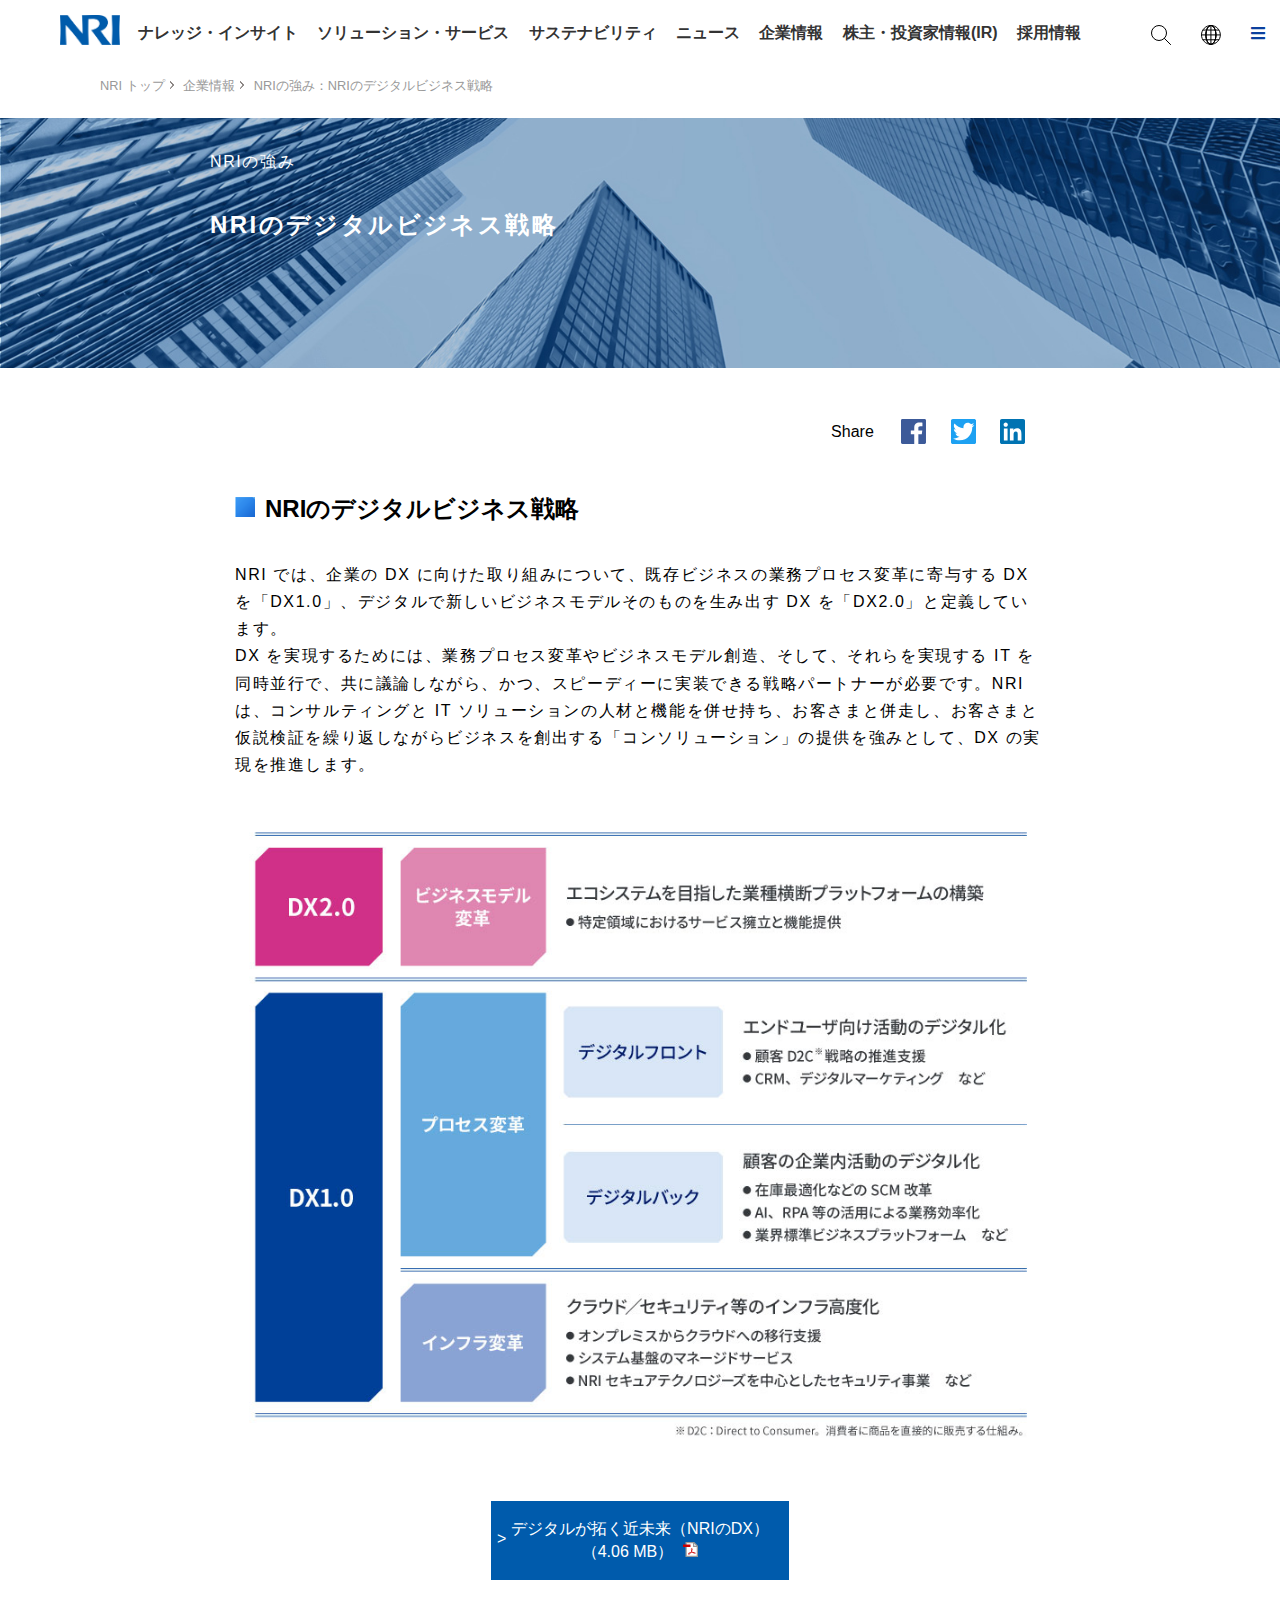
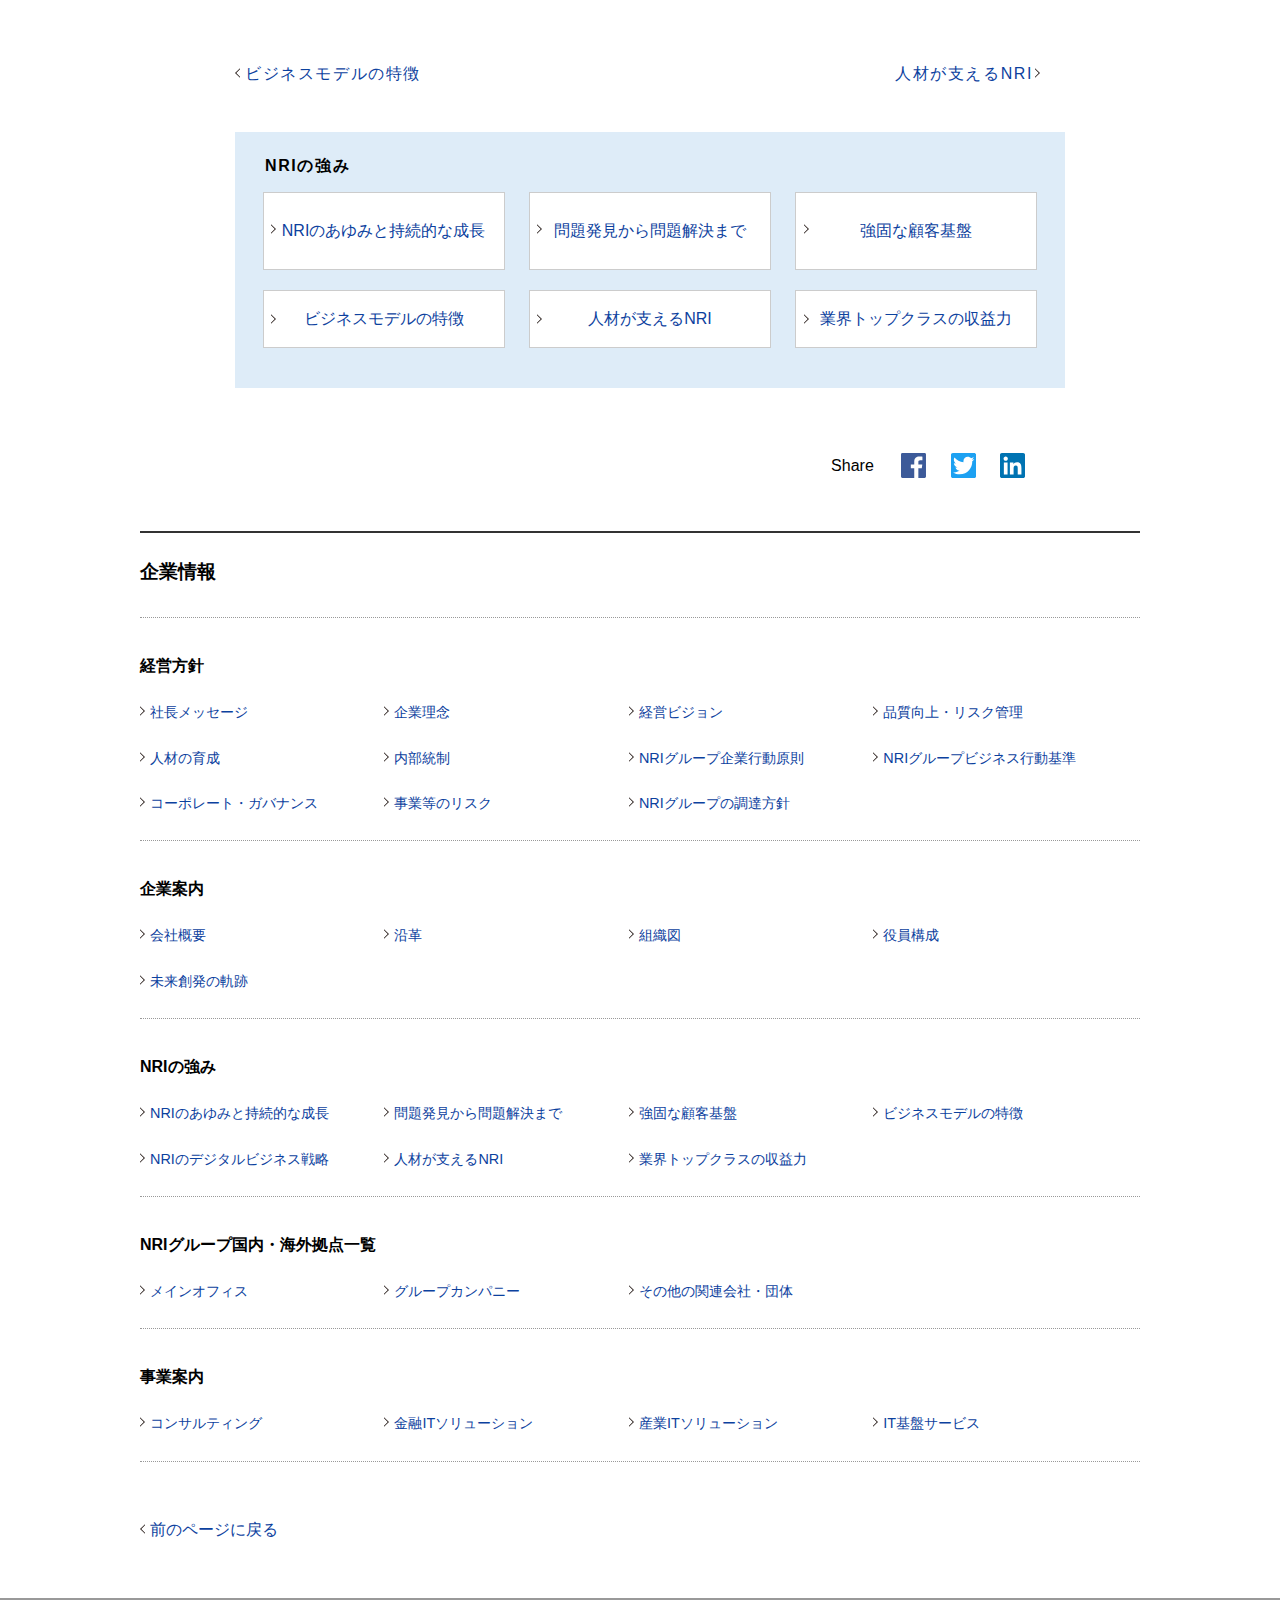
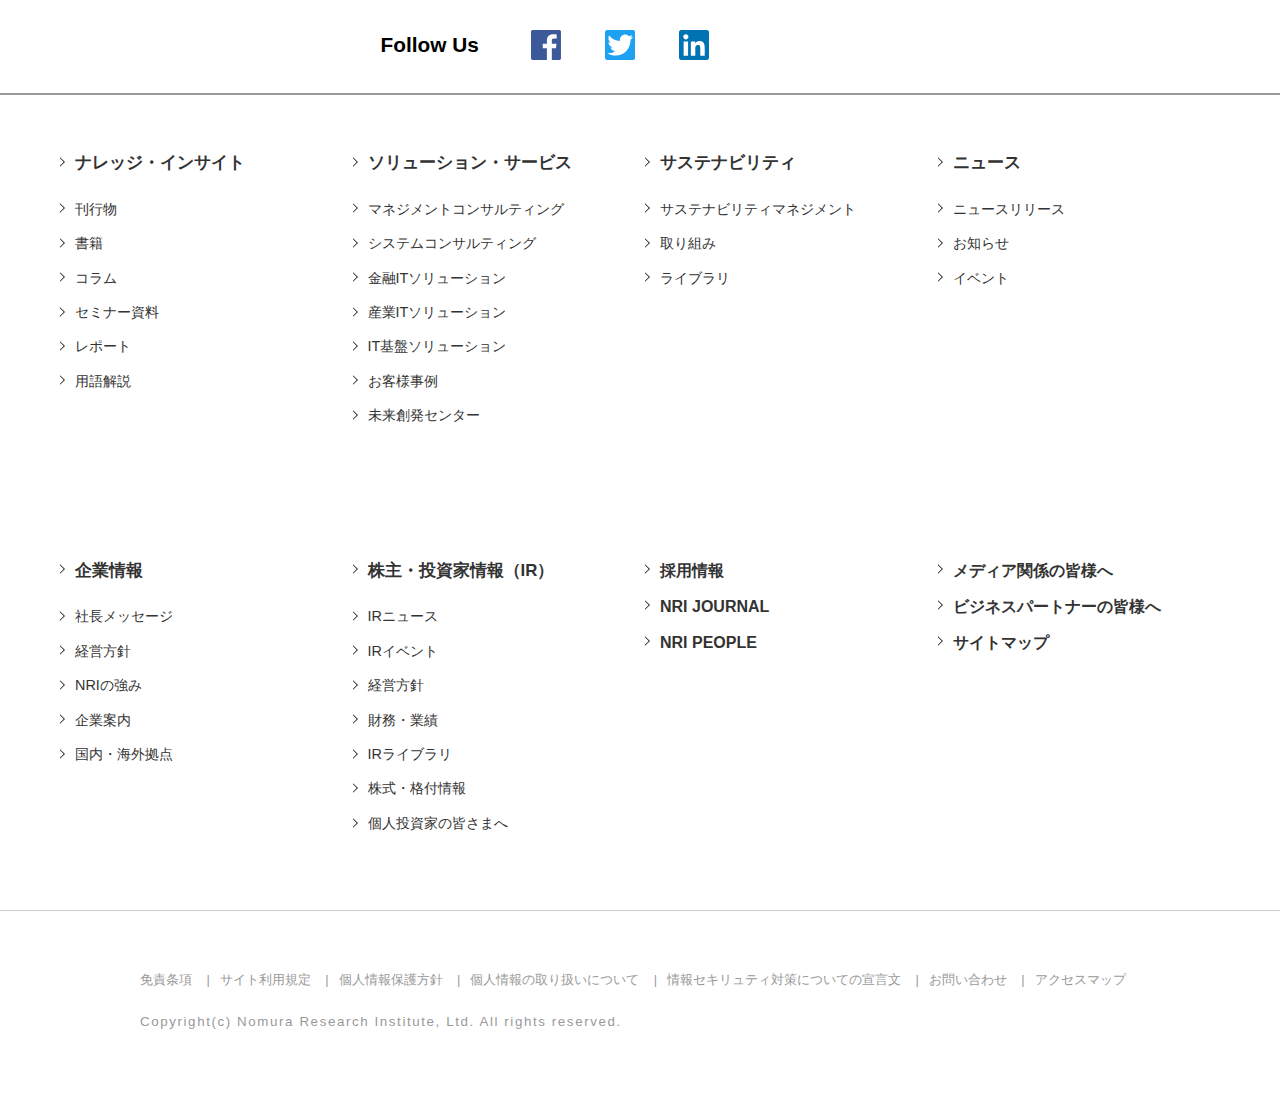
==== commit bfdc114e: "画像削除しbarアイコン追加、それに伴いリンク追加" ====
--- a/html-nri/index.html
+++ b/html-nri/index.html
@@ -10,6 +10,7 @@
     <link rel="stylesheet" href="main.css">
     <link rel="icon" href="nri-images/favicon.ico">
     <link rel="apple-touch-icon" href="nri-images/apple-touch-icon.png">
+    <link href="https://use.fontawesome.com/releases/v5.6.1/css/all.css" rel="stylesheet">
 </head>
 
 <body>
@@ -38,7 +39,7 @@
                 </div>
                 <!--humburgermenu未実装、仮置き-->
                 <div class="nav menu">
-                    <img src="nri-images/hamburger.png" alt="メニュー">
+                    <a href="#"><i class="fas fa-bars"></i></a>
                 </div>
                 <!--humbergermenuここまで-->
             </div>
--- a/html-nri/main.css
+++ b/html-nri/main.css
@@ -0,0 +1,441 @@
+@charset "utf-8";
+body {
+    font-family:sans-serif;
+    font-size: 16px;
+    line-height: 1;
+}
+html,body,p,a,ul,ol,li,h1,h2,h3,h4,small {
+    margin: 0;
+    padding: 0;
+}
+a {
+    text-decoration:none;
+    color: #0c419e;
+}
+li {
+    list-style: none;
+}
+img {
+    width: 100%;
+    height: auto;
+}
+p {
+    letter-spacing: 0.1em;
+    line-height: 1.7;
+}
+header {
+    height: 60px;
+    background: #FFF;
+    padding-top: 15px;
+    align-items: center;
+    width: 100%;
+    position: fixed;
+    z-index: 10;
+    top: 0;
+}
+.header-container {
+    display: flex;;
+    justify-content: space-between;
+
+}
+.headerlogo {
+    padding-left: 60px;
+    margin-right: auto;
+}
+.headerlogo img {
+    width: 60px;
+    height: 30px;
+}
+.header-list{
+    margin-right:40px;
+}
+.header-list li {
+    display: inline-block;
+    font-feature-settings: "palt";
+    font-weight: bold;
+    padding: 10px 15px 0 0 ;
+}
+.header-list a:hover {
+        border-bottom: solid 2px #191970 ;
+        color: #0c419A;
+        padding-bottom: 15px;
+    }
+.header-list a {
+    color: #333;
+}
+.header-menu {
+    display: flex;
+    padding-top: 10px;
+}
+.header-menu img:hover {
+    opacity: 0.5;
+}
+.menu img {
+    border: 1px solid #333;
+}
+.nav img {
+    width:20px;
+    height: 20px;
+}
+.nav {
+    padding: 0 15px;
+}
+/*=======ここまでheader========*/
+.nav-container {
+    padding-top:80px;
+}
+.breadcrumbs {
+    margin-left: 100px;
+    font-size: 0.8rem;
+
+}
+.breadcrumbs li {
+    display: inline-block;
+}
+.breadcrumbs li::after {
+    content: "";
+    background:url(nri-images/icon-chevronRight.svg)no-repeat;
+    display: inline-block;
+    background-size:auto;
+    width: 10px;
+    height: 10px;
+    margin-left:5px;
+}
+.breadcrumbs li:last-child::after {
+    content: none;
+}
+.breadcrumbs a {
+    color: #999;
+}
+/*=====パンくず終わり======*/
+.headline-container {
+    height: 250px;
+    margin-top: 25px;
+    color: #fff;
+}
+.headline {
+  margin: 0 auto;
+  padding: 30px 0 0 60px;
+}
+.headline p {
+    padding-left:150px;
+}
+.headlinesub {
+    font-size: 1rem;
+    padding-bottom: 30px;
+
+}
+.headlinemain {
+    font-size: 1.5rem;
+    font-weight: bold;
+}
+
+.headline-container {
+    background:url(nri-images/h1_whats_2.jpg);
+    background-size: cover;
+    background-position: center;
+}
+.container {
+    width:810px;
+    margin: 0 auto;
+}
+.sns-link {
+    margin: 35px 0 50px 0;
+    display:flex;
+    justify-content: flex-end;
+  
+}
+.sns-link li {
+    display: inline-block;
+    padding-right: 20px;
+    position: relative;
+}
+.sns-link img {
+    width: 25px;
+    height: 25px;
+}
+.sns-link li:first-child::before {
+    content: "Share";
+    position: absolute;
+    top: 5px;
+    left:-70px;
+    padding-right: 20px;
+}
+.main-contents h2::before {
+    content: "";
+    background:url(nri-images/bg-heading-h2.png);
+    display: inline-block;
+    background-size: auto;
+    width: 20px;
+    height: 20px;
+    margin-right: 10px;
+}
+.main-contents h2 {
+    margin-bottom:40px;
+}
+.main-contents {
+    padding-bottom: 40px;
+}
+.contents-pdf a {
+    display: inline-block;
+    background: #005bac;
+    padding: 20px;
+    color: #fff;
+    position: relative;
+}
+.contents-pdf:hover {
+    opacity: 0.5;
+}
+.contents-pdf a::before {
+    content: ">";
+    position: absolute;
+    top:30px;
+    left: 6px;
+}
+.contents-pdf a::after {
+    content:"";
+    background:url(nri-images/icon-pdf.svg);
+    display: inline-block;
+    background-size: cover;
+    width: 15px;
+    height: 15px;
+    margin:5px 0 0 10px;
+}
+.contents-pdf {
+    margin: 50px 0 80px 0;
+    text-align:center;
+}
+.contents-link {
+    display: flex;
+    justify-content: space-between;
+}
+.contents-link a:hover {
+    text-decoration:underline;
+
+}
+.link-feature a::before {
+    content: "";
+    background:url(nri-images/icon-chevronLeft.svg)no-repeat;
+    display: inline-block;
+    background-size:auto;
+    width: 10px;
+    height: 12px;
+
+}
+.link-talent a::after {
+    content: "";
+    background:url(nri-images/icon-chevronRight.svg)no-repeat;
+    display: inline-block;
+    background-size:auto;
+    width: 10px;
+    height: 12px;
+    margin-left:2px;
+
+}
+.sub-contents {
+    width:100%;
+    background: #deecf8;
+    margin: 45px 0 65px 0;
+    padding: 60px 0 40px 20px;
+    text-align: center;
+    position: relative;
+}
+.sub-contents li:hover{
+    background: #f2f2f2;
+}
+.sub-contents p {
+    padding: 30px 0 20px 20px;
+    font-weight: bold;
+    position: absolute;
+    top: -10px;
+    left: 10px;
+
+}
+.sub-contents li {
+    display: inline-block;
+    background: #FFF;
+    margin-right: 20px;
+    width: 240px;
+    border: 1px solid #ccc;
+    position: relative;
+
+}
+.contents-list li {
+    padding: 30px 0 30px 0;
+    
+}
+.list-item li{   
+    padding: 20px 0 20px 0;
+    margin-top:20px;
+}
+.contents-list li::before,.list-item li::before {
+    content: "";
+    background:url(nri-images/icon-chevronRight.svg)no-repeat;
+    display: inline-block;
+    background-size:auto;
+    width: 10px;
+    height: 12px;
+    position:absolute;
+    top: 39%;
+    left: 3%;
+}
+.info-container {
+    max-width:1000px;
+    margin: 0 auto;
+}
+.heading {
+    border-top: 2px solid #333;
+    border-bottom: 1px dotted #999;
+    padding: 30px 0 35px 0;
+}
+.info {
+    border-bottom: 1px dotted #999;
+}
+.info ul {
+    width: 100%;
+}
+.info li {
+    display: inline-block;
+    width: 20%;
+    padding:0 30px 30px 10px;
+    font-size: 0.9rem;
+    position: relative;
+
+}
+.info li:hover{
+    text-decoration:underline;
+}
+.info li::after {
+    content: "";
+    background:url(nri-images/icon-chevronRight.svg)no-repeat;
+    display: inline-block;
+    background-size:auto;
+    width: 10px;
+    height: 12px;
+    position:absolute;
+    top: 0%;
+    left: 0%;
+}
+.info h4 {
+    padding: 40px 0 30px 0;
+}
+.backpage {
+    padding: 60px 0 60px 0;
+ }
+ .backpage a::before {
+    content: "";
+    background:url(nri-images/icon-chevronLeft.svg)no-repeat;
+    display: inline-block;
+    background-size:auto;
+    width: 10px;
+    height: 12px;
+ }
+ .footer-sns-link{
+     display: flex;
+     justify-content: center;
+     border-top: 2px solid #999;
+     border-bottom: 2px solid #999;
+     padding: 30px 0 ;
+
+ }
+ .footer-sns-link li {
+    display: inline-block;
+    padding-right: 40px;
+    position: relative;
+}
+.footer-sns-link img {
+    width: 30px;
+    height: 30px;
+}
+.footer-sns-link li:first-child::before {
+    content: "Follow Us";
+    font-size: 1.3rem;
+    font-weight: 600;
+    position: absolute;
+    top: 5px;
+    left:-150px;
+    padding-right: 20px;
+}
+.list-wrap {
+    width: 1170px;
+    margin: 0 auto;
+}
+.footer-list {
+    display: flex;
+    justify-content: space-between;
+    padding: 60px 0;
+    font-size: 0.9rem;
+}
+.footer-list li {
+    padding: 0 0 20px 20px;
+    position: relative;
+    
+}
+.footer-list a {
+    color: #333;
+}
+.footer-link {
+    width: 25%;
+}
+.footer-link h3:hover,.footer-link li:hover{
+    text-decoration:underline;
+}
+.footer-link h3 {
+    padding-bottom: 30px;
+    position: relative;
+    padding-left: 20px;
+}
+.footer-link h3::before, .footer-link li::before {
+    content: "";
+    background:url(nri-images/icon-chevronRight.svg)no-repeat;
+    display: inline-block;
+    background-size:auto;
+    width: 10px;
+    height: 12px;
+    position:absolute;
+    top: 2%;
+    left: 0%;
+    margin-left:5px;
+
+}
+.infomation {
+    padding-bottom: 35px;
+    font-weight: bold;
+    font-size: 1rem;
+}
+footer{
+    padding: 60px 0;
+    border-top: 1px solid #ccc;
+    color: #999;
+}
+.footer-container {
+    max-width:1000px;
+    margin: 0 auto;
+}
+.footer-list-item li{
+    display: inline-block;
+    padding-right: 10px;
+    font-size: 0.8rem;
+}
+.footer-list-item li:hover {
+    text-decoration: underline;
+}
+.footer-list-item li::before {
+    content:"|";
+    padding-right: 10px;
+}
+.footer-list-item li:first-child::before {
+    content:none;
+}
+.footer-list-item a {
+    color: #999;
+}
+.footer-container p {
+    padding-top: 20px;
+}
+
+
+
+
+
+
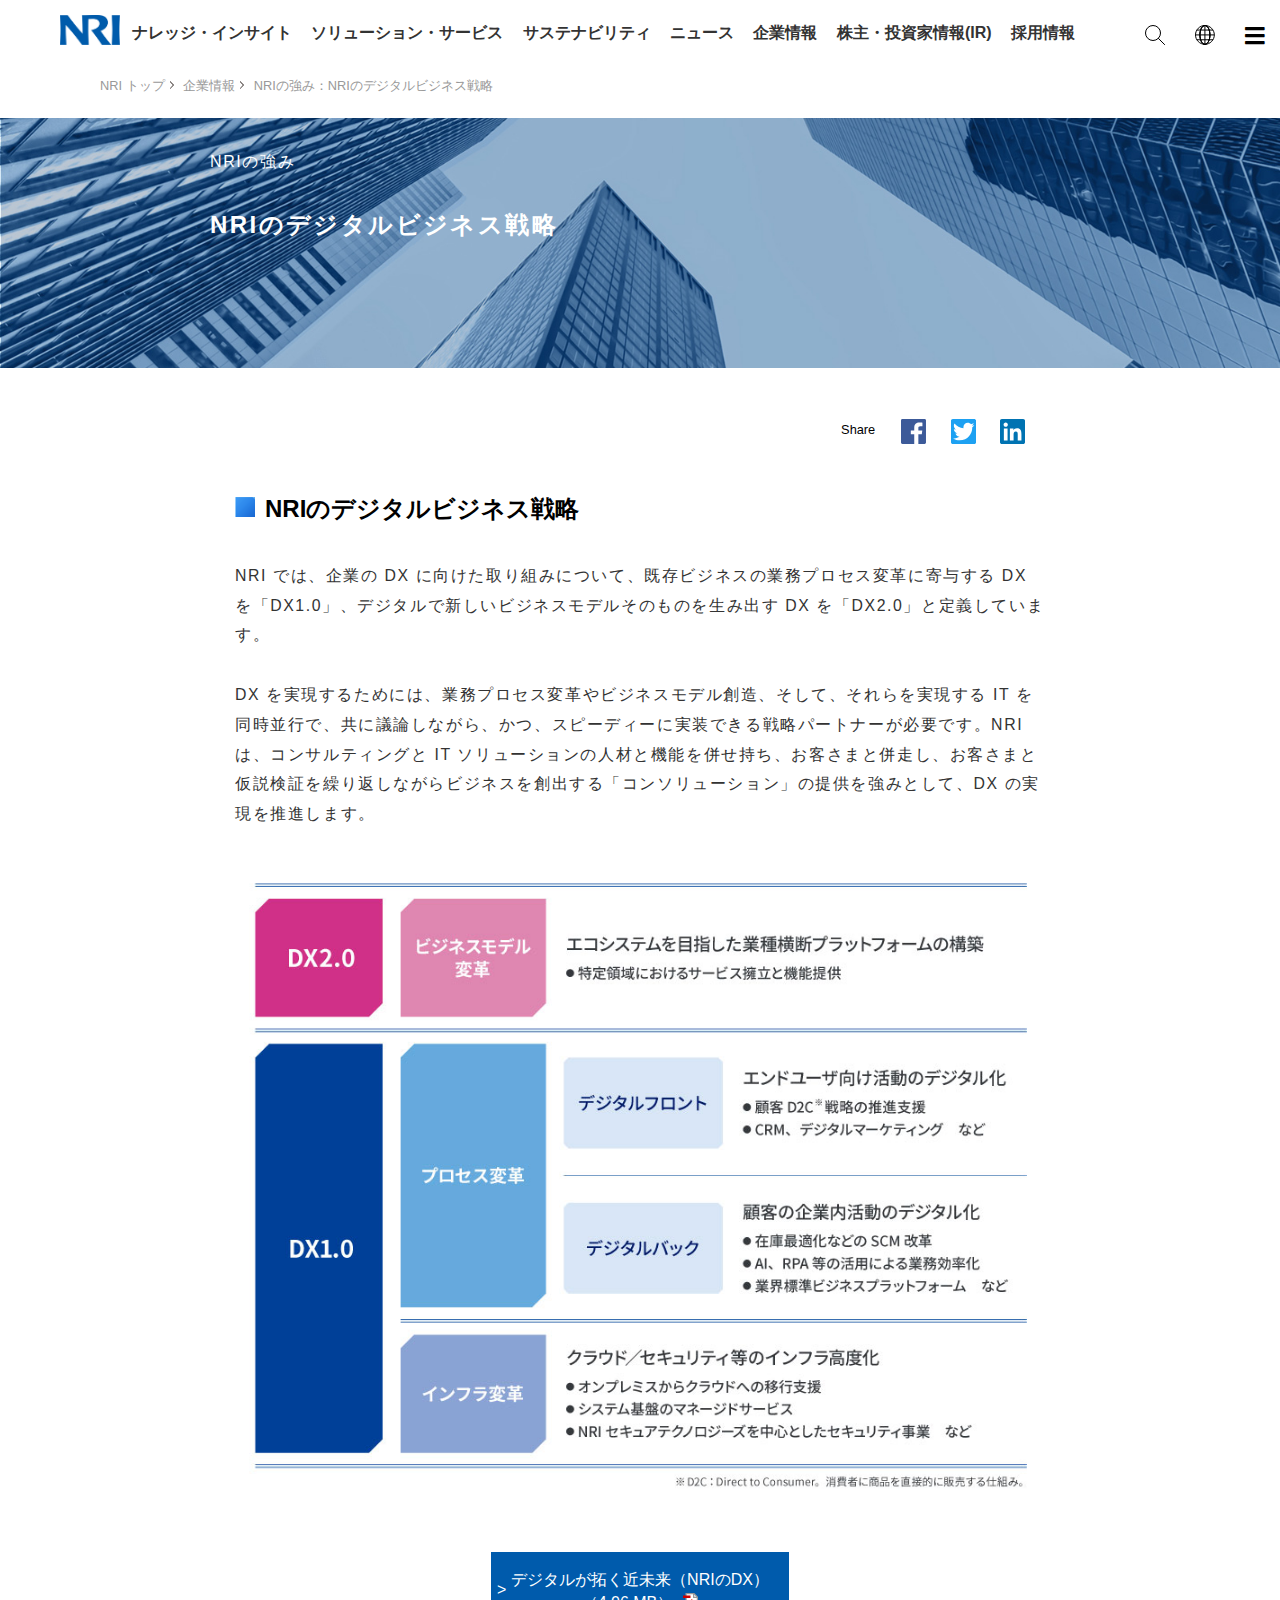
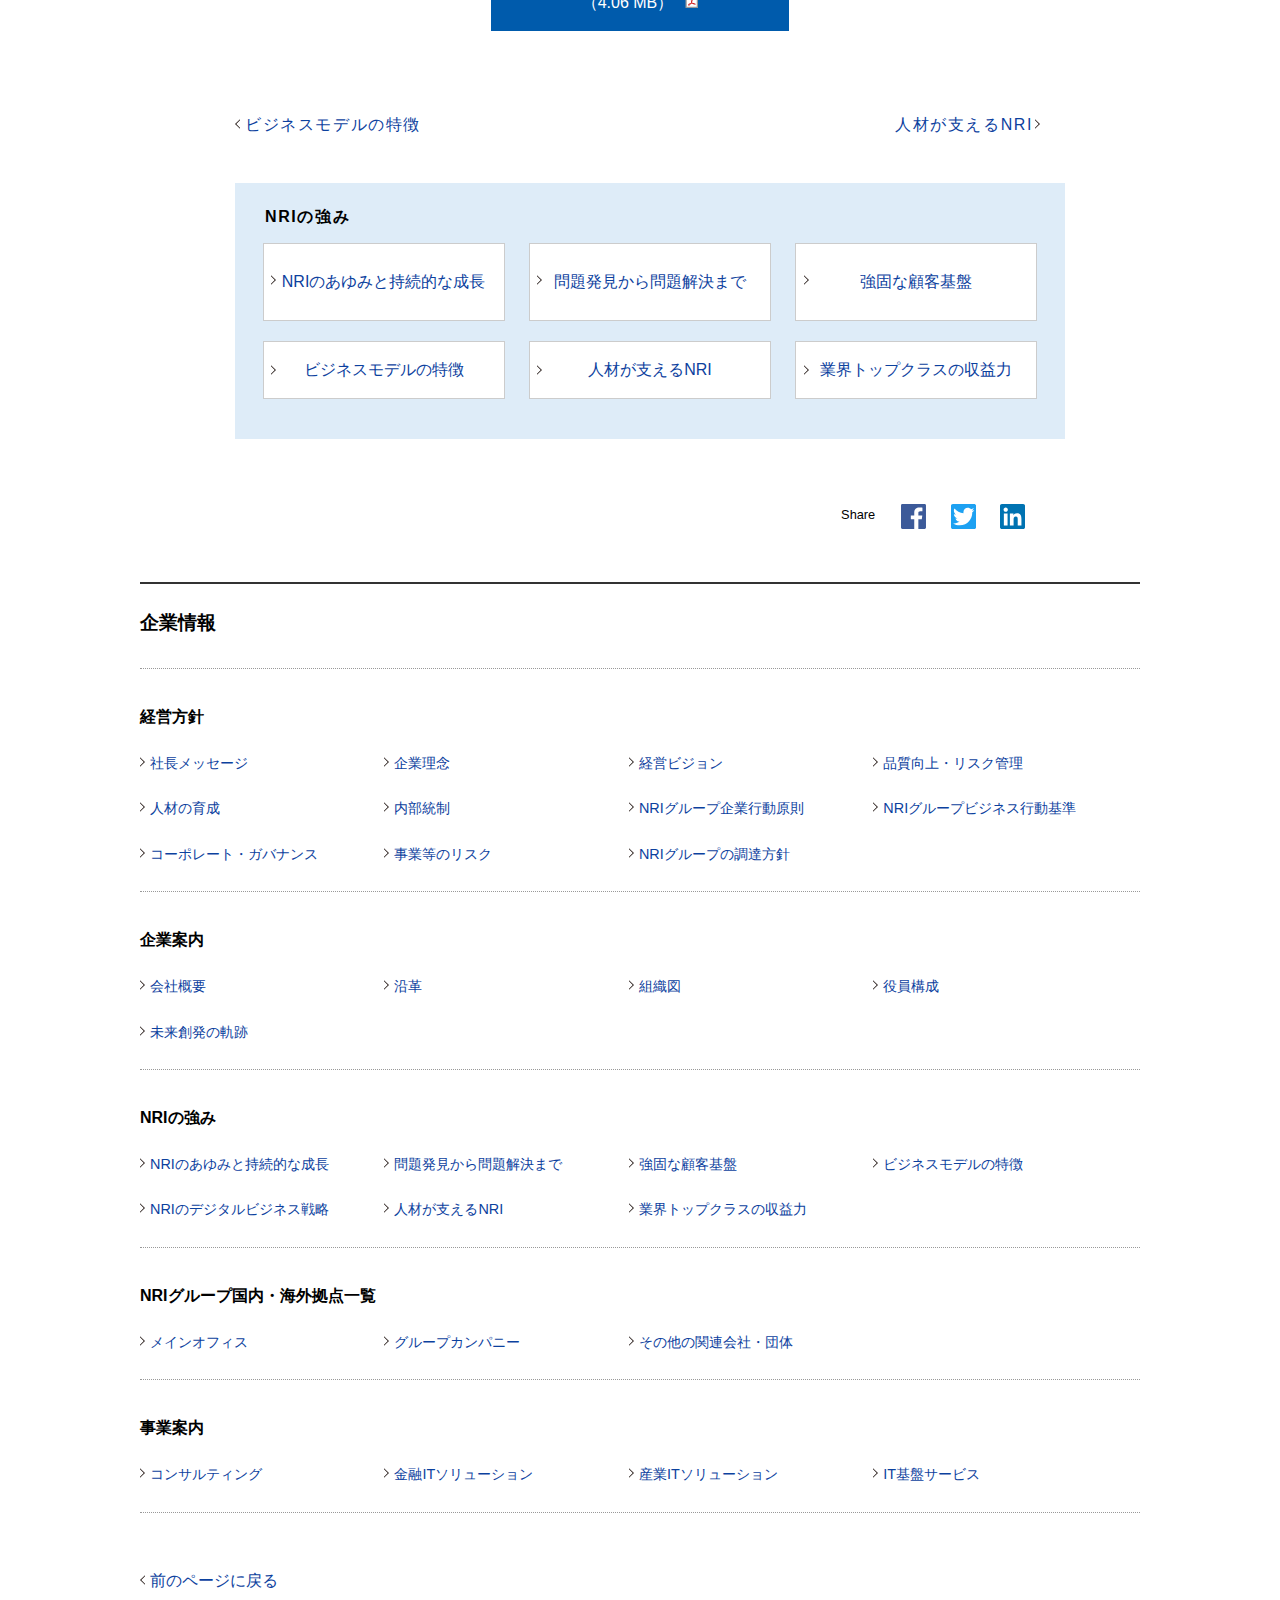
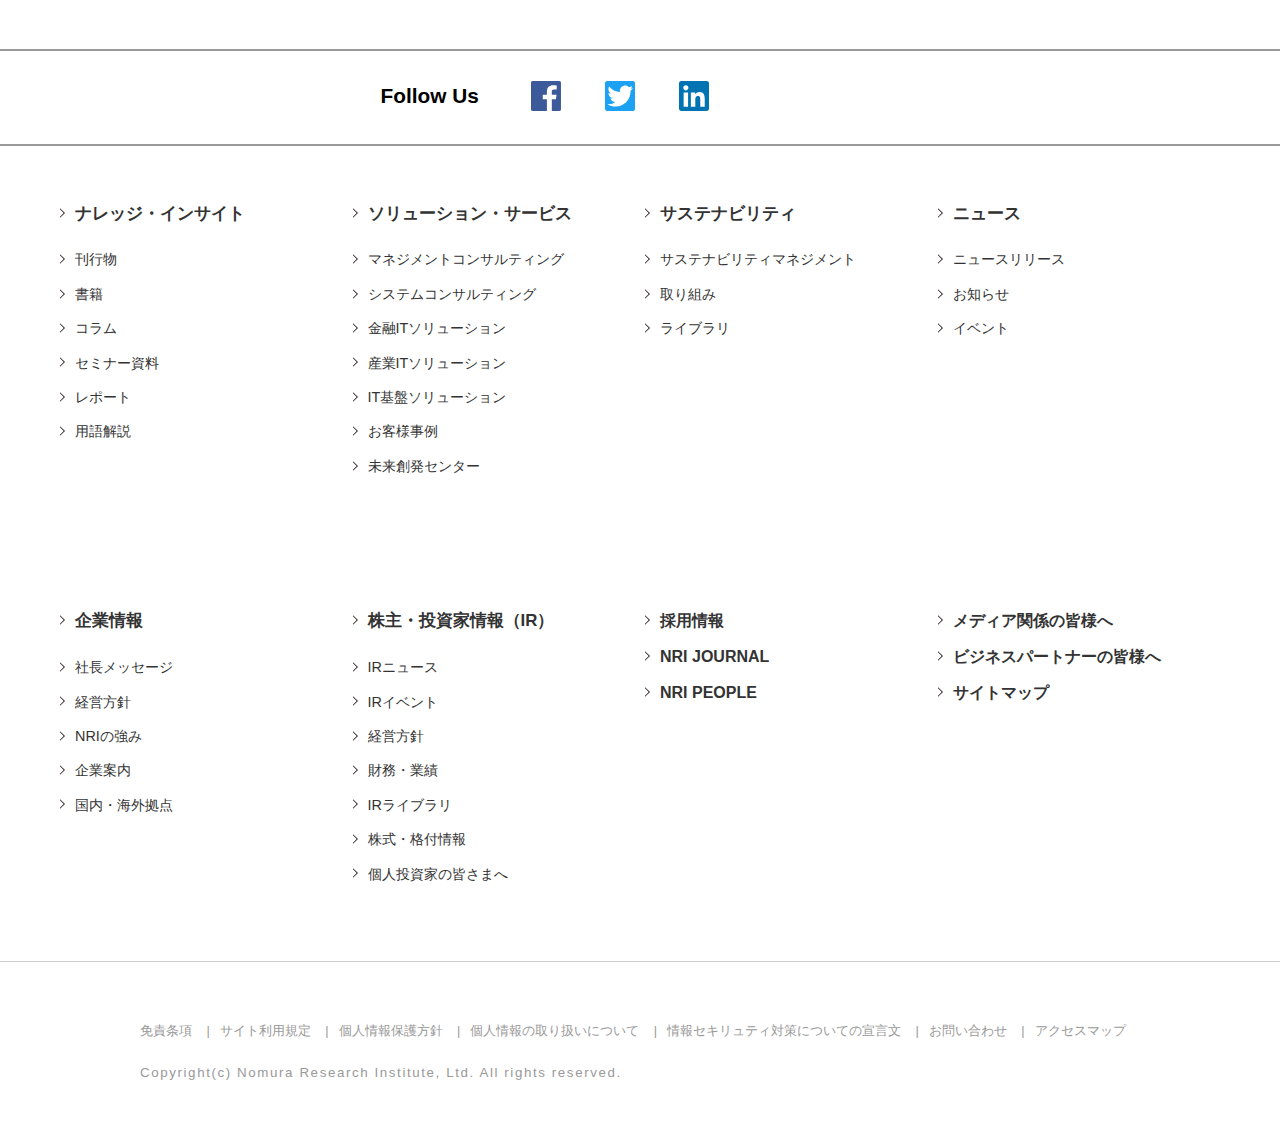
==== commit b547759b: "見本と同じような改行をするために調整しました" ====
--- a/html-nri/index.html
+++ b/html-nri/index.html
@@ -79,7 +79,7 @@
                 <p>NRI では、企業の DX に向けた取り組みについて、既存ビジネスの業務プロセス変革に寄与する DX を「DX1.0」、デジタルで新しいビジネスモデルそのものを生み出す DX
                     を「DX2.0」と定義しています。
                 </p>
-                <p>DX を実現するためには、業務プロセス変革やビジネスモデル創造、そして、それらを実現する IT を同時並行で、共に議論しながら、かつ、スピーディーに実装できる戦略パートナーが必要です。NRI
+                <p clas="main-article">DX を実現するためには、業務プロセス変革やビジネスモデル創造、そして、それらを実現する IT を同時並行で、共に議論しながら、かつ、スピーディーに実装できる戦略パートナーが必要です。NRI
                     は、コンサルティングと IT ソリューションの人材と機能を併せ持ち、お客さまと併走し、お客さまと仮説検証を繰り返しながらビジネスを創出する「コンソリューション」の提供を強みとして、DX
                     の実現を推進します。
                 </p>
--- a/html-nri/main.css
+++ b/html-nri/main.css
@@ -66,12 +66,14 @@
 .header-menu {
     display: flex;
     padding-top: 10px;
+   
 }
 .header-menu img:hover {
     opacity: 0.5;
 }
-.menu img {
-    border: 1px solid #333;
+.menu a {
+    color: #000;
+    font-size: 1.4rem;
 }
 .nav img {
     width:20px;
@@ -156,9 +158,10 @@
 }
 .sns-link li:first-child::before {
     content: "Share";
+    font-size: 0.8rem;
     position: absolute;
     top: 5px;
-    left:-70px;
+    left:-60px;
     padding-right: 20px;
 }
 .main-contents h2::before {
@@ -174,8 +177,18 @@
     margin-bottom:40px;
 }
 .main-contents {
-    padding-bottom: 40px;
-}
+    padding-bottom: 10px;
+}
+.main-contents p {
+    line-height: 1.88;
+    font-size: 0.99rem;
+    color: #333;
+    padding-bottom:30px;
+    font-feature-settings: "palt";
+    
+    
+}
+
 .contents-pdf a {
     display: inline-block;
     background: #005bac;
